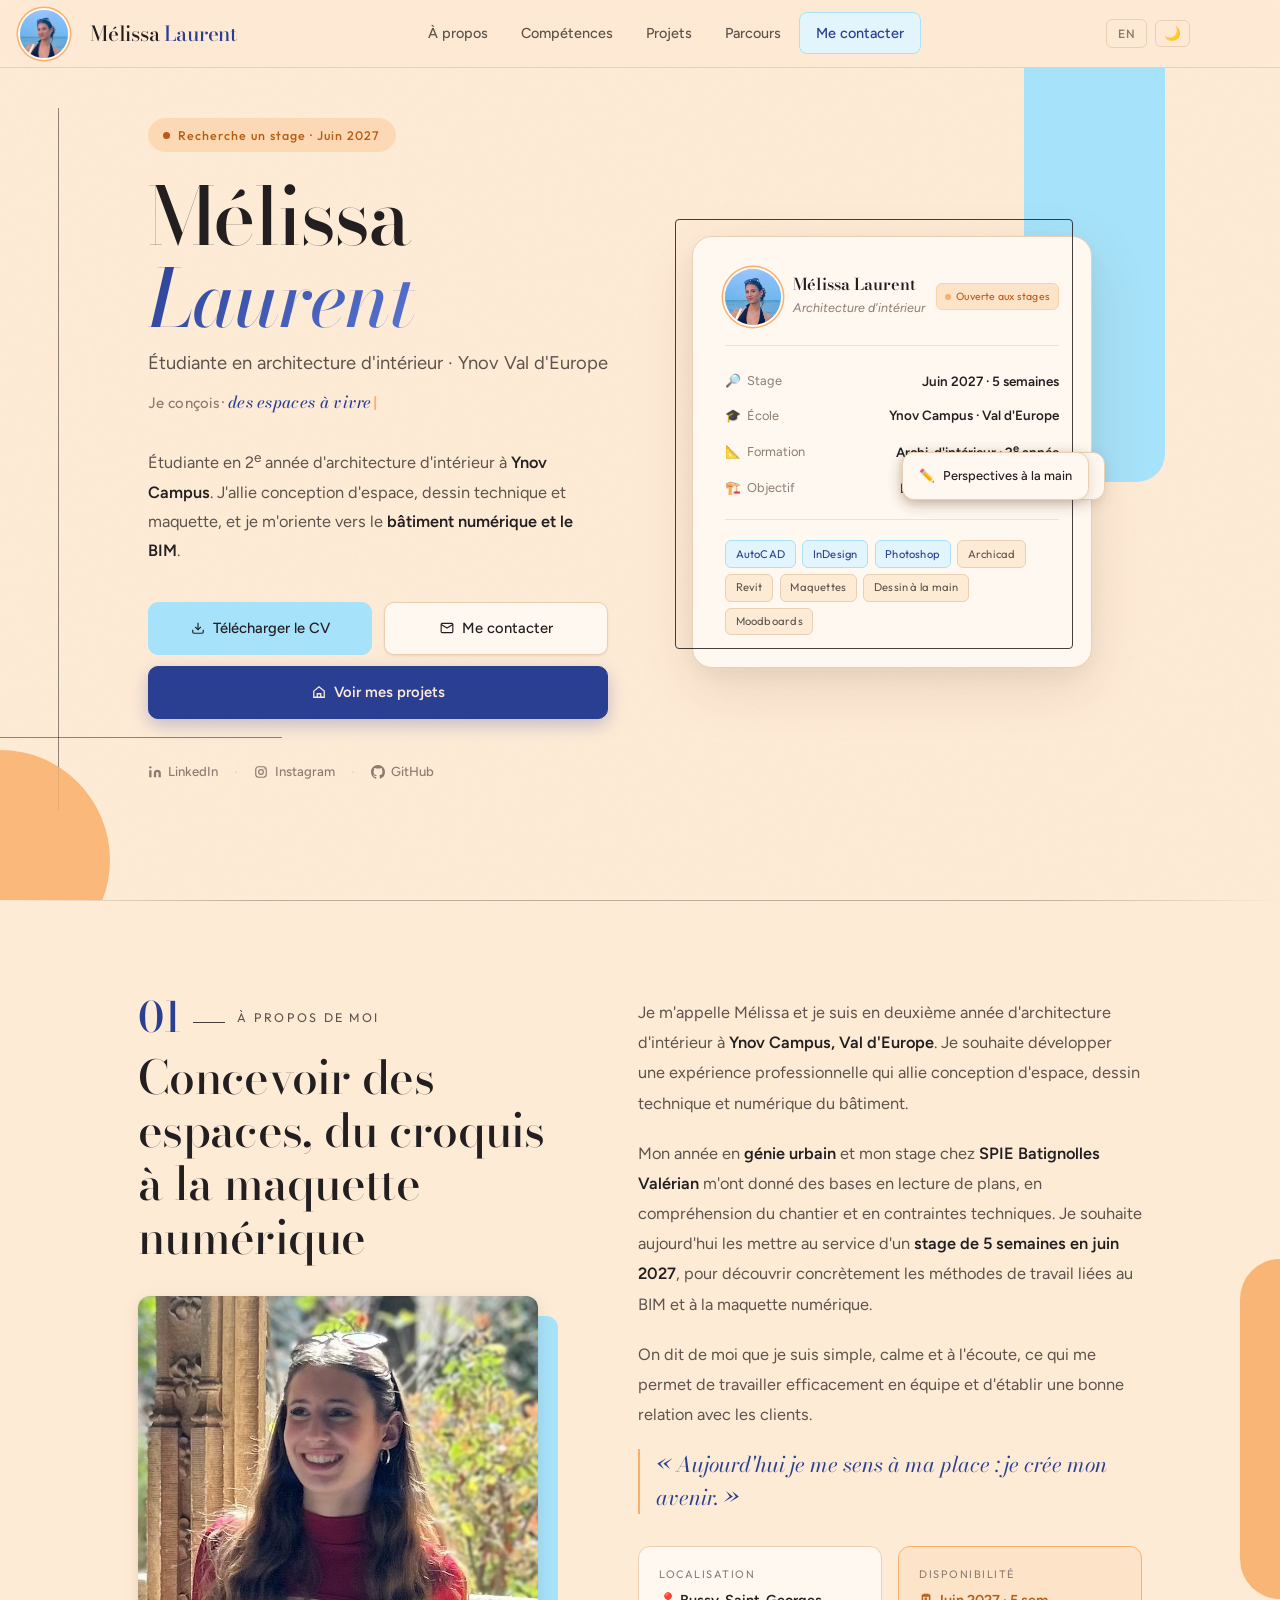
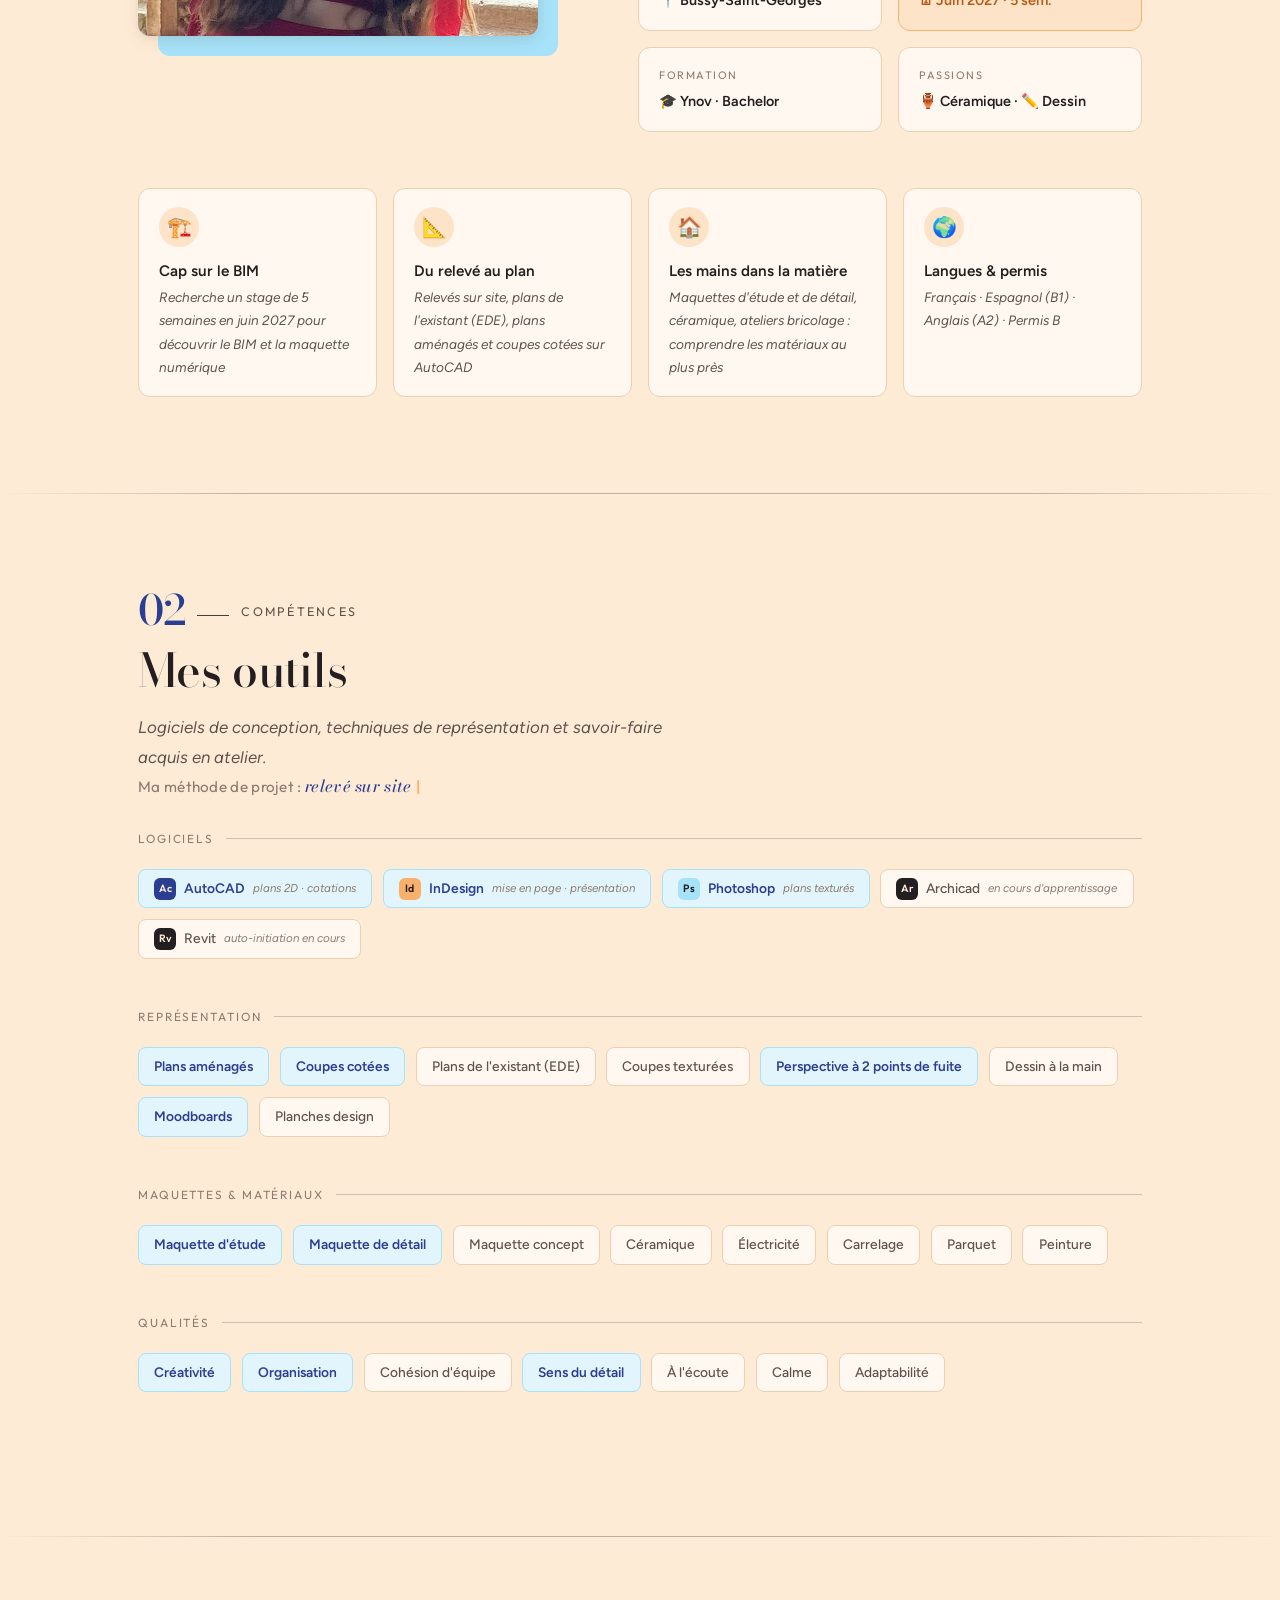
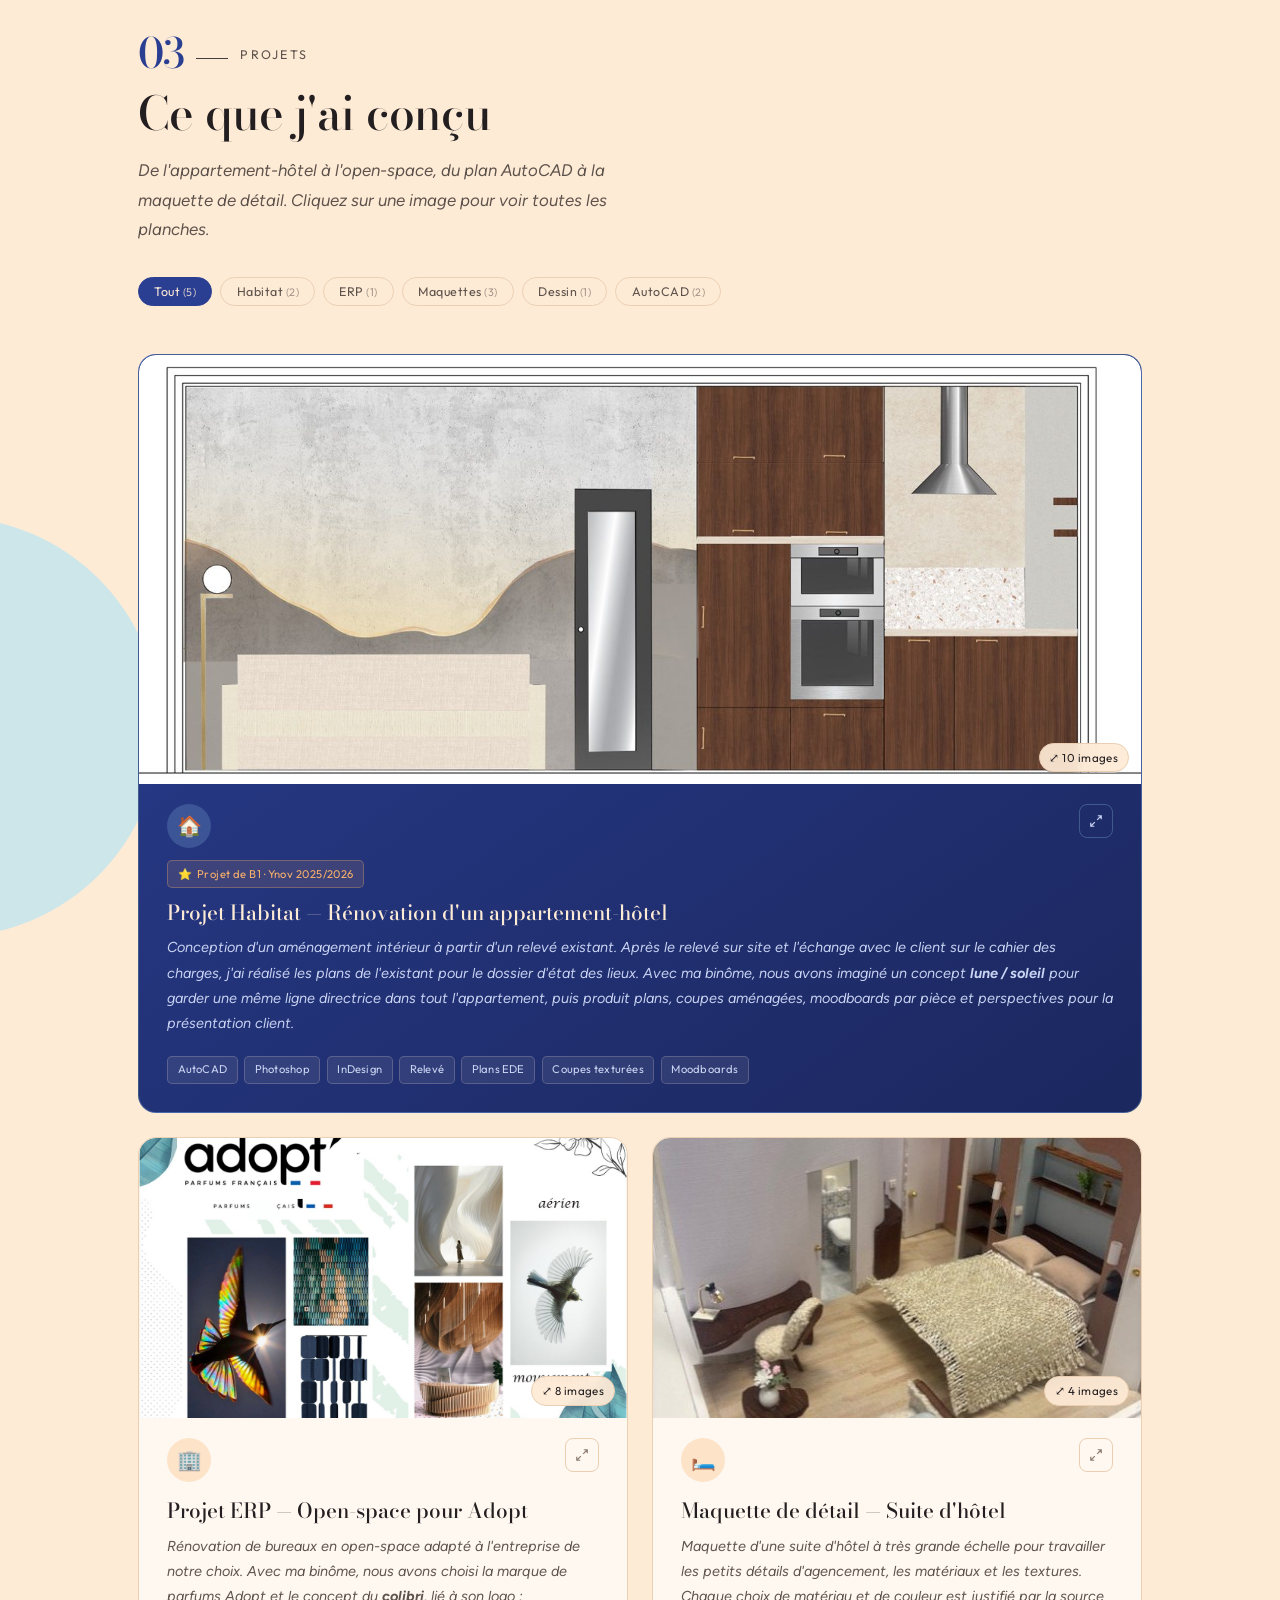
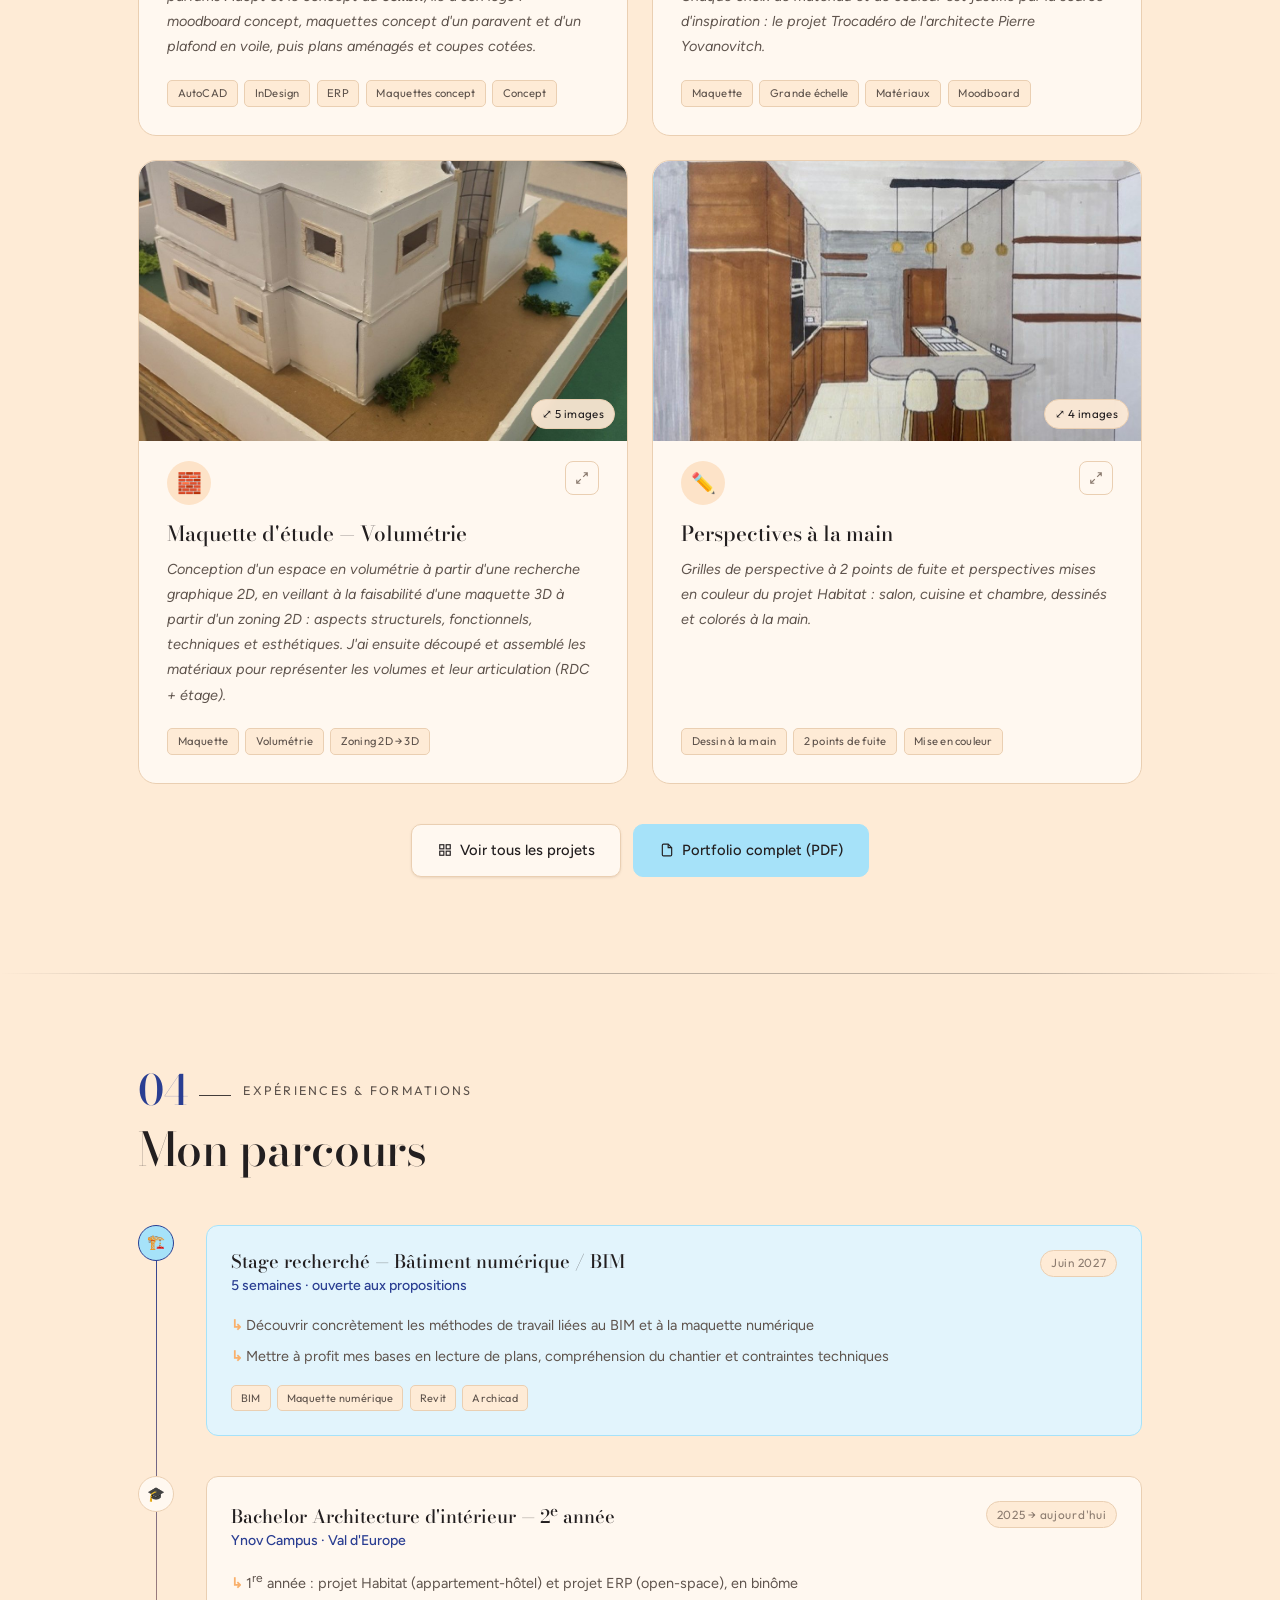
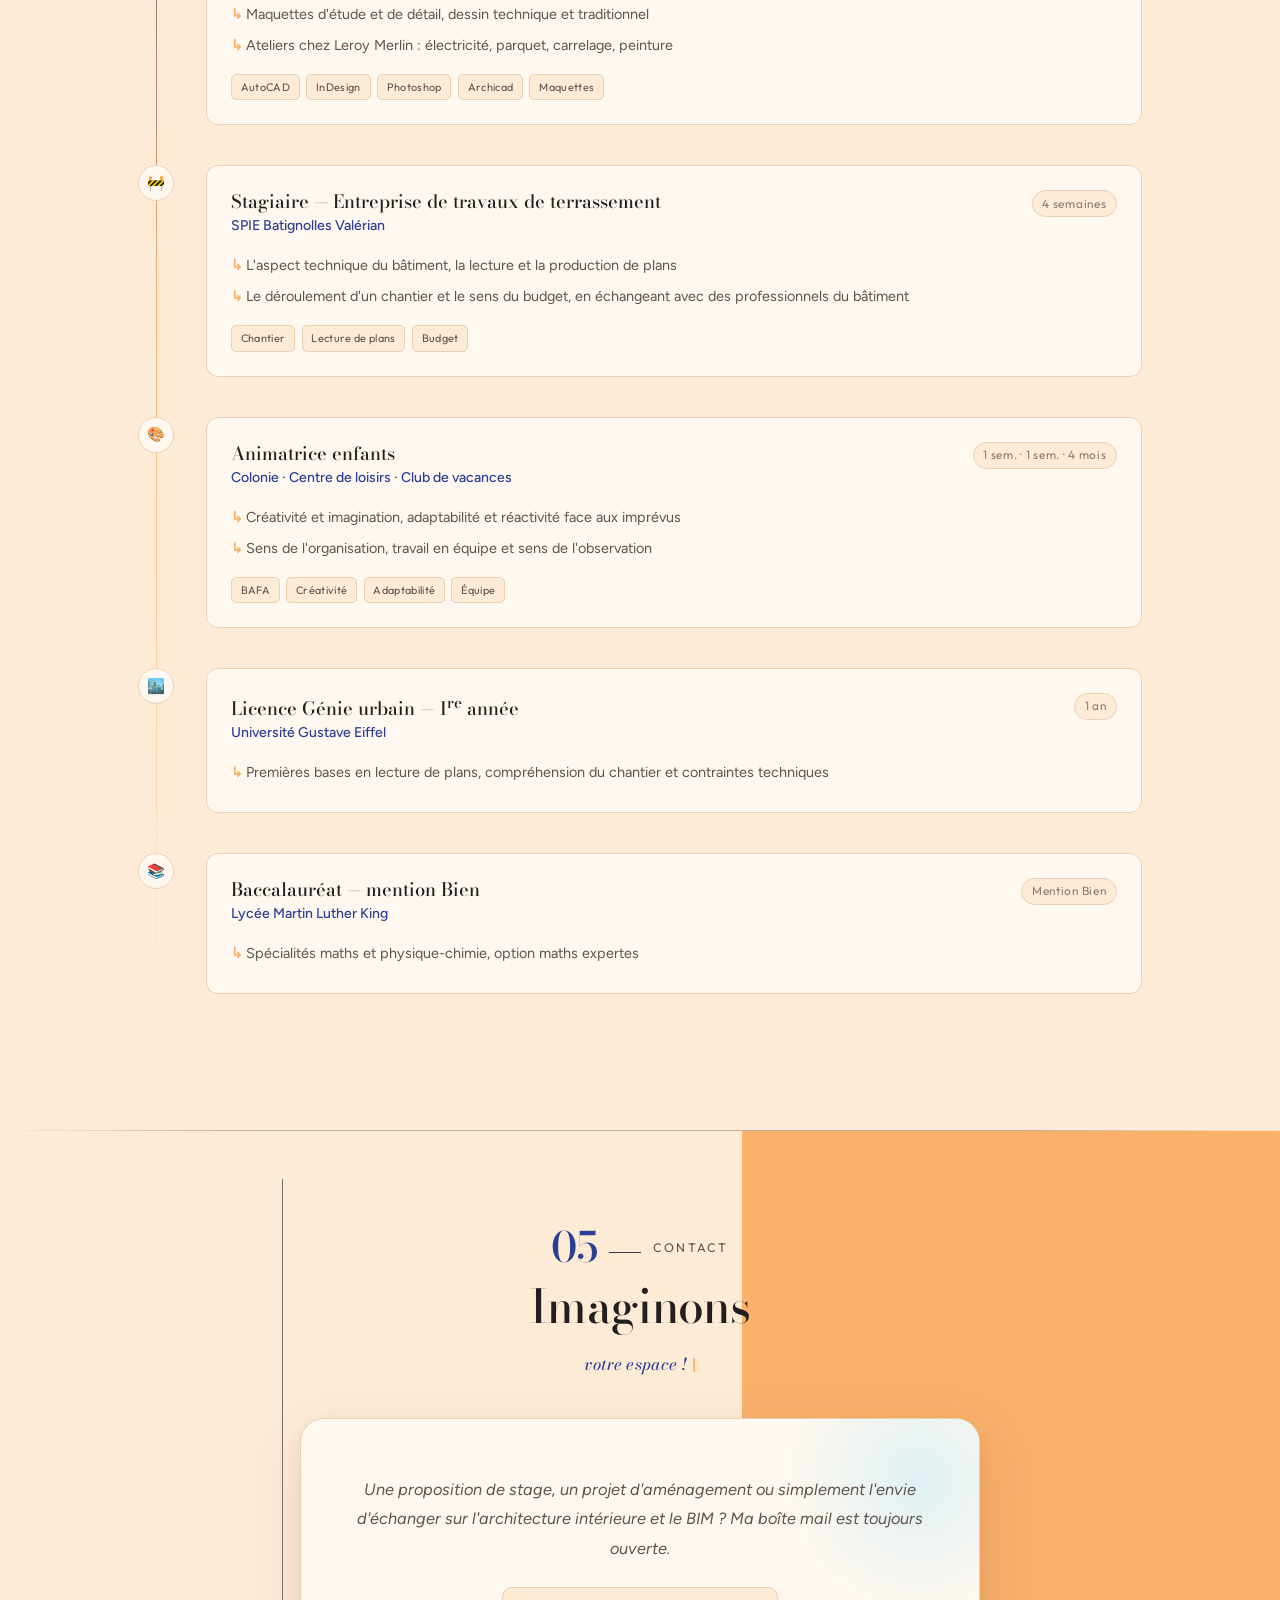
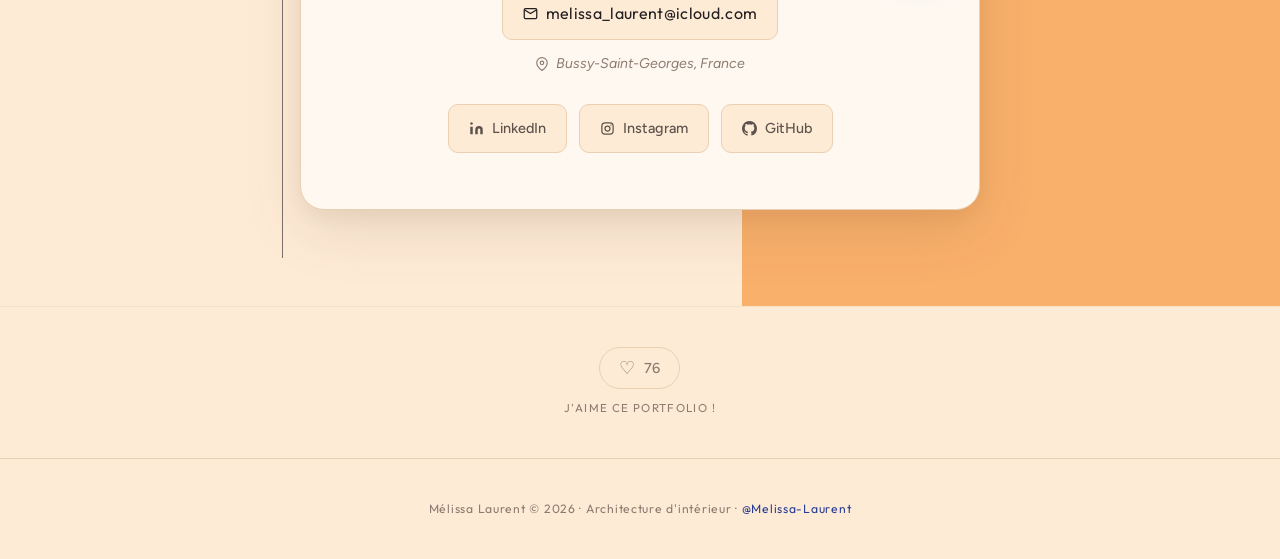
==== index.html @ 715ecc8c "project creation" ====
<!DOCTYPE html>
<html lang="fr">
<head>
  <meta charset="UTF-8" /> <!-- pour les caractères spéciaux (é, è, à…) -->
  <meta name="viewport" content="width=device-width, initial-scale=1.0" /> <!-- viewport : indispensable pour le responsive -->

  <title>Mélissa Laurent — Architecture d'intérieur</title>

  <!-- SEO -->
  <meta name="description" content="Portfolio de Mélissa Laurent, étudiante en architecture d'intérieur à Ynov Campus Val d'Europe. Projets habitat et ERP, maquettes, plans AutoCAD et dessins à la main. Recherche un stage BIM de 5 semaines en juin 2027." />

  <!-- Open Graph (LinkedIn, Facebook, WhatsApp…) : aperçu affiché quand on partage le lien -->
  <meta property="og:type"        content="website" />
  <meta property="og:url"         content="https://melissa-laurent.github.io/" />
  <meta property="og:title"       content="Mélissa Laurent — Architecture d'intérieur" />
  <meta property="og:description" content="Projets habitat et ERP, maquettes, plans AutoCAD et dessins à la main. Recherche un stage BIM de 5 semaines en juin 2027." />
  <meta property="og:image"       content="https://melissa-laurent.github.io/assets/projets/appart-coupe-texturee-1.jpg" />
  <meta property="og:locale"      content="fr_FR" />

  <link rel="icon" href="assets/favicon.svg" type="image/svg+xml" /> <!-- Favicon SVG : vectoriel, net à toutes les tailles -->

  <!-- preconnect : établit la connexion DNS+TCP en avance pour les serveurs Google Fonts -->
  <link rel="preconnect" href="https://fonts.googleapis.com" />
  <link rel="preconnect" href="https://fonts.gstatic.com" crossorigin />

  <!-- Polices : Bodoni Moda (≈ Sakire, titres didone), Figtree (≈ SFT Schrifted Round, texte), Outfit (≈ Nexa, labels) -->
  <!-- preload : ordonne au navigateur de télécharger le CSS des polices EN PRIORITÉ, sans bloquer le rendu -->
  <link rel="preload" as="style"
        href="https://fonts.googleapis.com/css2?family=Bodoni+Moda:ital,wght@0,400..700;1,400..700&family=Figtree:ital,wght@0,300..700;1,300..700&family=Outfit:wght@200..600&display=swap" />

  <!-- media="print" → chargement NON-bloquant ; onload bascule media vers "all" une fois chargé (display=swap) -->
  <link rel="stylesheet" media="print"
        onload="this.media='all';this.onload=null"
        href="https://fonts.googleapis.com/css2?family=Bodoni+Moda:ital,wght@0,400..700;1,400..700&family=Figtree:ital,wght@0,300..700;1,300..700&family=Outfit:wght@200..600&display=swap" />

  <!-- fallback noscript : charge les polices normalement si JavaScript est désactivé -->
  <noscript>
    <link rel="stylesheet"
          href="https://fonts.googleapis.com/css2?family=Bodoni+Moda:ital,wght@0,400..700;1,400..700&family=Figtree:ital,wght@0,300..700;1,300..700&family=Outfit:wght@200..600&display=swap" />
  </noscript>

  <!-- theme-init.js : chargé SANS defer ni async pour s'exécuter avant le CSS — applique le bon thème dès le premier rendu (anti-flash) -->
  <script src="js/theme-init.js"></script>
  <link rel="stylesheet" href="css/style.css" />
</head>

<body>

  <!-- Barre de progression de lecture — animée en CSS pur via animation-timeline: scroll() -->
  <div class="scroll-progress" aria-hidden="true"></div>

  <!-- ===== NAVBAR (injectée via js/includes.js) ===== -->
  <div id="nav-placeholder"></div>


  <!-- ===== HERO ===== -->
  <section id="hero">
    <!-- Décor de la couverture de son PDF : bloc bleu ciel, traits fins, cercle pêche -->
    <div class="deco deco-sky-pillar" aria-hidden="true"></div>
    <div class="deco deco-line-v" aria-hidden="true"></div>
    <div class="deco deco-line-h" aria-hidden="true"></div>
    <div class="deco deco-peach-circle" aria-hidden="true"></div>

    <div class="container">
      <!-- hero-grid : grille 2 colonnes (texte à gauche, carte visuelle à droite) -->
      <div class="hero-grid">
        <div>
          <!-- reveal : classe déclenchant l'animation d'entrée (opacity + translateY) via IntersectionObserver -->
          <div class="hero-label reveal" data-en="Looking for an internship · June 2027" data-fr="Recherche un stage · Juin 2027">Recherche un stage · Juin 2027</div>
          <h1 class="hero-name reveal reveal-delay-1">Mélissa<br><em>Laurent</em></h1>

          <p class="hero-role reveal reveal-delay-2" data-en="Interior Architecture Student · Ynov Val d'Europe" data-fr="Étudiante en architecture d'intérieur · Ynov Val d'Europe">Étudiante en architecture d'intérieur · Ynov Val d'Europe</p>

          <p class="hero-typewriter reveal reveal-delay-3" data-tw="hero">
            <span class="tw-prefix" data-en="I design · " data-fr="Je conçois · ">Je conçois · </span><span class="tw-word"></span><span class="tw-cursor" aria-hidden="true">|</span>
          </p>

          <p class="hero-tagline reveal reveal-delay-4">
            <!-- Le span intérieur porte les attributs data-* pour que le JS puisse remplacer innerHTML (et interpréter <strong>) -->
            <span data-en="Second-year interior architecture student at <strong>Ynov Campus</strong>. I combine space design, technical drawing and scale models, and I'm heading towards <strong>digital construction and BIM</strong>."
                  data-fr="Étudiante en 2<sup>e</sup> année d'architecture d'intérieur à <strong>Ynov Campus</strong>. J'allie conception d'espace, dessin technique et maquette, et je m'oriente vers le <strong>bâtiment numérique et le BIM</strong>.">
              Étudiante en 2<sup>e</sup> année d'architecture d'intérieur à <strong>Ynov Campus</strong>. J'allie conception d'espace, dessin technique et maquette, et je m'oriente vers le <strong>bâtiment numérique et le BIM</strong>.
            </span>
          </p>
          <div class="hero-ctas reveal reveal-delay-5">
            <!-- download : déclenche le téléchargement plutôt que la navigation -->
            <a href="assets/CV_Melissa_Laurent.pdf" download class="btn btn-tertiary">
              <svg width="14" height="14" viewBox="0 0 24 24" fill="none" stroke="currentColor" stroke-width="2"><path d="M21 15v4a2 2 0 01-2 2H5a2 2 0 01-2-2v-4"/><polyline points="7 10 12 15 17 10"/><line x1="12" y1="15" x2="12" y2="3"/></svg>
              <span data-en="Download CV" data-fr="Télécharger le CV">Télécharger le CV</span>
            </a>
            <!-- href="mailto:" : ouvre le client mail de l'utilisateur avec l'adresse pré-remplie -->
            <a href="mailto:melissa_laurent@icloud.com" class="btn btn-secondary">
              <svg width="14" height="14" viewBox="0 0 24 24" fill="none" stroke="currentColor" stroke-width="2"><path d="M4 4h16c1.1 0 2 .9 2 2v12c0 1.1-.9 2-2 2H4c-1.1 0-2-.9-2-2V6c0-1.1.9-2 2-2z"/><polyline points="22,6 12,12 2,6"/></svg>
              <span data-en="Get in touch" data-fr="Me contacter">Me contacter</span>
            </a>
            <a href="html/projects.html" class="btn btn-primary">
              <!-- SVG inline : icône maison — stroke="currentColor" hérite la couleur du texte parent -->
              <svg width="14" height="14" viewBox="0 0 24 24" fill="none" stroke="currentColor" stroke-width="2.2"><path d="M3 10.5L12 3l9 7.5V21H3z"/><path d="M9 21v-6h6v6"/></svg>
              <span data-en="View my projects" data-fr="Voir mes projets">Voir mes projets</span>
            </a>
          </div>
          <div class="hero-socials reveal reveal-delay-5">
            <!-- target="_blank" : ouvre le lien dans un nouvel onglet (liens externes) -->
            <a href="https://www.linkedin.com/in/PSEUDO_LINKEDIN/" target="_blank" rel="noopener">
              <svg width="14" height="14" viewBox="0 0 24 24" fill="currentColor"><path d="M16 8a6 6 0 016 6v7h-4v-7a2 2 0 00-2-2 2 2 0 00-2 2v7h-4v-7a6 6 0 016-6zM2 9h4v12H2z"/><circle cx="4" cy="4" r="2"/></svg>
              LinkedIn
            </a>
            <span class="social-sep">·</span>
            <a href="https://www.instagram.com/PSEUDO_INSTAGRAM/" target="_blank" rel="noopener">
              <svg width="14" height="14" viewBox="0 0 24 24" fill="none" stroke="currentColor" stroke-width="2"><rect x="3" y="3" width="18" height="18" rx="5"/><circle cx="12" cy="12" r="4"/><circle cx="17.5" cy="6.5" r="1.1" fill="currentColor" stroke="none"/></svg>
              Instagram
            </a>
            <!-- social-sep : séparateur "·" exclu de la sélection de texte (user-select: none en CSS) -->
            <span class="social-sep">·</span>
            <a href="https://github.com/Melissa-Laurent" target="_blank" rel="noopener">
              <svg width="14" height="14" viewBox="0 0 24 24" fill="currentColor"><path d="M12 0C5.37 0 0 5.37 0 12c0 5.31 3.435 9.795 8.205 11.385.6.105.825-.255.825-.57 0-.285-.015-1.23-.015-2.235-3.015.555-3.795-.735-4.035-1.41-.135-.345-.72-1.41-1.23-1.695-.42-.225-1.02-.78-.015-.795.945-.015 1.62.87 1.845 1.23 1.08 1.815 2.805 1.305 3.495.99.105-.78.42-1.305.765-1.605-2.67-.3-5.46-1.335-5.46-5.925 0-1.305.465-2.385 1.23-3.225-.12-.3-.54-1.53.12-3.18 0 0 1.005-.315 3.3 1.23.96-.27 1.98-.405 3-.405s2.04.135 3 .405c2.295-1.56 3.3-1.23 3.3-1.23.66 1.65.24 2.88.12 3.18.765.84 1.23 1.905 1.23 3.225 0 4.605-2.805 5.625-5.475 5.925.435.375.81 1.095.81 2.22 0 1.605-.015 2.895-.015 3.3 0 .315.225.69.825.57A12.02 12.02 0 0024 12c0-6.63-5.37-12-12-12z"/></svg>
              GitHub
            </a>
          </div>
        </div>


        <!-- Hero Visual Card : carte de profil, cachée sur mobile (display: none via @media) -->
        <div class="hero-visual reveal reveal-delay-2">
          <!-- Conteneur relatif nécessaire pour positionner les étiquettes flottantes en absolu -->
          <div style="position:relative;width:100%;max-width:420px;">
            <div class="hero-card">
              <div class="hcard-header">
                <div class="hcard-avatar">
                  <img src="assets/PDP.jpg" alt="Mélissa Laurent">
                </div>
                <div class="hcard-info">
                  <div class="hcard-name">Mélissa Laurent</div>
                  <div class="hcard-title" data-en="Interior architecture" data-fr="Architecture d'intérieur">Architecture d'intérieur</div>
                </div>
                <!-- Badge avec pastille pêche animée (définie via ::before en CSS) -->
                <div class="hcard-badge" data-en="Open to internships" data-fr="Ouverte aux stages">Ouverte aux stages</div>
              </div>
              <!-- Statistiques de la carte : stage, école, formation, objectif -->
              <div class="hcard-stat">
                <div class="hcard-stat-row">
                  <span class="hcard-stat-label">🔎 <span data-en="Internship" data-fr="Stage">Stage</span></span>
                  <span class="hcard-stat-value" data-en="June 2027 · 5 weeks" data-fr="Juin 2027 · 5 semaines">Juin 2027 · 5 semaines</span>
                </div>
                <div class="hcard-stat-row">
                  <span class="hcard-stat-label">🎓 <span data-en="School" data-fr="École">École</span></span>
                  <span class="hcard-stat-value">Ynov Campus · Val d'Europe</span>
                </div>
                <div class="hcard-stat-row">
                  <span class="hcard-stat-label">📐 <span data-en="Program" data-fr="Formation">Formation</span></span>
                  <span class="hcard-stat-value" data-en="Interior archi. · 2nd year" data-fr="Archi. d'intérieur · 2<sup>e</sup> année">Archi. d'intérieur · 2<sup>e</sup> année</span>
                </div>
                <div class="hcard-stat-row">
                  <span class="hcard-stat-label">🏗️ <span data-en="Goal" data-fr="Objectif">Objectif</span></span>
                  <span class="hcard-stat-value" data-en="Digital construction / BIM" data-fr="Bâtiment numérique / BIM">Bâtiment numérique / BIM</span>
                </div>
              </div>
              <!-- Chips : class="blue" pour les logiciels principaux (style accentué) -->
              <div class="hcard-tech">
                <span class="tech-chip blue">AutoCAD</span>
                <span class="tech-chip blue">InDesign</span>
                <span class="tech-chip blue">Photoshop</span>
                <span class="tech-chip">Archicad</span>
                <span class="tech-chip">Revit</span>
                <span class="tech-chip" data-en="Scale models" data-fr="Maquettes">Maquettes</span>
                <span class="tech-chip" data-en="Hand drawing" data-fr="Dessin à la main">Dessin à la main</span>
                <span class="tech-chip">Moodboards</span>
              </div>
            </div>
            <!-- Étiquettes flottantes qui orbitent autour de la carte (animation CSS "orbit-rect") -->
            <div class="hero-floating f1">📐 <span data-en="AutoCAD plans &amp; sections" data-fr="Plans &amp; coupes AutoCAD">Plans &amp; coupes AutoCAD</span></div>
            <div class="hero-floating f2">🏠 <span data-en="Scale models" data-fr="Maquettes à l'échelle">Maquettes à l'échelle</span></div>
            <div class="hero-floating f3">✏️ <span data-en="Hand-drawn perspectives" data-fr="Perspectives à la main">Perspectives à la main</span></div>
          </div>
        </div>
      </div>
    </div>
  </section>


  <!-- Séparateur visuel entre sections : trait d'encre fin -->
  <div class="section-divider"></div>


  <!-- ===== ABOUT ===== -->
  <section id="about">
    <div class="deco deco-peach-pillar" aria-hidden="true"></div>
    <div class="container">
      <!-- about-grid : grille 2 colonnes asymétriques (titre + portrait à gauche, texte + méta à droite) -->
      <div class="about-grid">
        <div>
          <!-- section-eyebrow : grand numéro didone + label en capitales (comme les « 01 », « 02 »… de son PDF) -->
          <p class="section-eyebrow reveal"><span class="section-num">01</span><span data-en="About me" data-fr="À propos de moi">À propos de moi</span></p>
          <h2 class="section-title reveal reveal-delay-1" data-en="Designing spaces, from sketch to digital model" data-fr="Concevoir des espaces, du croquis à la maquette numérique">Concevoir des espaces, du croquis à la maquette numérique</h2>
          <!-- Portrait : bloc bleu ciel décalé derrière la photo, comme sur la page « MOI » de son PDF -->
          <div class="about-portrait reveal reveal-delay-2">
            <img src="assets/Melissa.jpg" alt="Portrait de Mélissa Laurent" loading="lazy">
          </div>
        </div>
        <div>
          <!-- Paragraphes biographiques (repris de la page « À propos de moi » de son portfolio) -->
          <div class="about-content reveal reveal-delay-1">
            <p data-en="My name is Mélissa and I'm a second-year interior architecture student at <strong>Ynov Campus, Val d'Europe</strong>. I want to build professional experience that combines space design, technical drawing and digital construction."
               data-fr="Je m'appelle Mélissa et je suis en deuxième année d'architecture d'intérieur à <strong>Ynov Campus, Val d'Europe</strong>. Je souhaite développer une expérience professionnelle qui allie conception d'espace, dessin technique et numérique du bâtiment.">Je m'appelle Mélissa et je suis en deuxième année d'architecture d'intérieur à <strong>Ynov Campus, Val d'Europe</strong>. Je souhaite développer une expérience professionnelle qui allie conception d'espace, dessin technique et numérique du bâtiment.</p>
            <p data-en="A year of <strong>urban engineering</strong> studies and an internship at <strong>SPIE Batignolles Valérian</strong> gave me solid foundations: reading plans, understanding a construction site and its technical constraints. I now want to put them to work in a <strong>5-week internship in June 2027</strong>, to discover hands-on how teams work with BIM and digital models."
               data-fr="Mon année en <strong>génie urbain</strong> et mon stage chez <strong>SPIE Batignolles Valérian</strong> m'ont donné des bases en lecture de plans, en compréhension du chantier et en contraintes techniques. Je souhaite aujourd'hui les mettre au service d'un <strong>stage de 5 semaines en juin 2027</strong>, pour découvrir concrètement les méthodes de travail liées au BIM et à la maquette numérique.">Mon année en <strong>génie urbain</strong> et mon stage chez <strong>SPIE Batignolles Valérian</strong> m'ont donné des bases en lecture de plans, en compréhension du chantier et en contraintes techniques. Je souhaite aujourd'hui les mettre au service d'un <strong>stage de 5 semaines en juin 2027</strong>, pour découvrir concrètement les méthodes de travail liées au BIM et à la maquette numérique.</p>
            <p data-en="People describe me as easy-going, calm and a good listener, which helps me work well in a team and build a good relationship with clients."
               data-fr="On dit de moi que je suis simple, calme et à l'écoute, ce qui me permet de travailler efficacement en équipe et d'établir une bonne relation avec les clients.">On dit de moi que je suis simple, calme et à l'écoute, ce qui me permet de travailler efficacement en équipe et d'établir une bonne relation avec les clients.</p>
            <p class="about-quote" data-en="“Today I feel I'm where I belong: I'm building my future.”" data-fr="« Aujourd'hui je me sens à ma place : je crée mon avenir. »">« Aujourd'hui je me sens à ma place : je crée mon avenir. »</p>
          </div>
          <!-- Grille 2×2 de métadonnées rapides (localisation, disponibilité, formation, passions) -->
          <div class="about-meta reveal reveal-delay-2">
            <div class="meta-item">
              <div class="label" data-en="Location" data-fr="Localisation">Localisation</div>
              <div class="value">📍 Bussy-Saint-Georges</div>
            </div>
            <div class="meta-item meta-item--available">
              <div class="label" data-en="Availability" data-fr="Disponibilité">Disponibilité</div>
              <div class="value" data-en="🗓 June 2027 · 5 wks" data-fr="🗓 Juin 2027 · 5 sem.">🗓 Juin 2027 · 5 sem.</div>
            </div>
            <div class="meta-item">
              <div class="label" data-en="Study" data-fr="Formation">Formation</div>
              <div class="value">🎓 Ynov · Bachelor</div>
            </div>
            <div class="meta-item">
              <div class="label" data-en="Hobbies" data-fr="Passions">Passions</div>
              <div class="value" data-en="🏺 Ceramics · ✏️ Drawing" data-fr="🏺 Céramique · ✏️ Dessin">🏺 Céramique · ✏️ Dessin</div>
            </div>
          </div>
        </div>
      </div>
      <!-- Points forts : rangée pleine largeur sous la grille (stage BIM, plans, maquettes, langues) -->
      <div class="about-highlights">
        <div class="highlight-item reveal reveal-delay-2">
          <div class="highlight-icon">🏗️</div>
          <div class="highlight-text">
            <h4 data-en="Heading for BIM" data-fr="Cap sur le BIM">Cap sur le BIM</h4>
            <p data-en="Looking for a 5-week internship in June 2027 to discover BIM and digital modelling workflows" data-fr="Recherche un stage de 5 semaines en juin 2027 pour découvrir le BIM et la maquette numérique">Recherche un stage de 5 semaines en juin 2027 pour découvrir le BIM et la maquette numérique</p>
          </div>
        </div>
        <div class="highlight-item reveal reveal-delay-3">
          <div class="highlight-icon">📐</div>
          <div class="highlight-text">
            <h4 data-en="From site survey to plan" data-fr="Du relevé au plan">Du relevé au plan</h4>
            <p data-en="Site surveys, as-built plans, furnished plans and dimensioned sections on AutoCAD" data-fr="Relevés sur site, plans de l'existant (EDE), plans aménagés et coupes cotées sur AutoCAD">Relevés sur site, plans de l'existant (EDE), plans aménagés et coupes cotées sur AutoCAD</p>
          </div>
        </div>
        <div class="highlight-item reveal reveal-delay-4">
          <div class="highlight-icon">🏠</div>
          <div class="highlight-text">
            <h4 data-en="Hands-on" data-fr="Les mains dans la matière">Les mains dans la matière</h4>
            <p data-en="Study and detail models, ceramics, DIY workshops: understanding materials up close" data-fr="Maquettes d'étude et de détail, céramique, ateliers bricolage : comprendre les matériaux au plus près">Maquettes d'étude et de détail, céramique, ateliers bricolage : comprendre les matériaux au plus près</p>
          </div>
        </div>
        <div class="highlight-item reveal reveal-delay-5">
          <div class="highlight-icon">🌍</div>
          <div class="highlight-text">
            <h4 data-en="Languages &amp; licence" data-fr="Langues &amp; permis">Langues &amp; permis</h4>
            <p data-en="French · Spanish (B1) · English (A2) · Driving licence (B)" data-fr="Français · Espagnol (B1) · Anglais (A2) · Permis B">Français · Espagnol (B1) · Anglais (A2) · Permis B</p>
          </div>
        </div>
      </div>
    </div>
  </section>


  <div class="section-divider"></div>


  <!-- ===== SKILLS ===== -->
  <section id="skills">
    <div class="container">
      <p class="section-eyebrow reveal"><span class="section-num">02</span><span data-en="Skills" data-fr="Compétences">Compétences</span></p>
      <h2 class="section-title reveal reveal-delay-1" data-en="What I work with" data-fr="Mes outils">Mes outils</h2>
      <p class="section-subtitle reveal reveal-delay-2" data-en="Design software, representation techniques and know-how picked up in workshops." data-fr="Logiciels de conception, techniques de représentation et savoir-faire acquis en atelier.">Logiciels de conception, techniques de représentation et savoir-faire acquis en atelier.</p>
      <p class="hero-typewriter" data-tw="methode">
        <span class="tw-prefix" data-en="My design process: " data-fr="Ma méthode de projet : ">Ma méthode de projet : </span>
        <span class="tw-word"></span>
        <span class="tw-cursor" aria-hidden="true">|</span>
      </p>
      <!-- Chaque skills-category : titre de catégorie + grille de tags -->
      <div class="skills-category reveal reveal-delay-1">
        <div class="skills-cat-title" data-en="Software" data-fr="Logiciels">Logiciels</div>
        <div class="skills-grid">
          <!-- skill-logo : monogramme aux couleurs de la charte (pas de logo externe à charger) -->
          <span class="skill-tag featured"><span class="skill-logo skill-logo--navy">Ac</span>AutoCAD <small data-en="2D plans · dimensions" data-fr="plans 2D · cotations">plans 2D · cotations</small></span>
          <span class="skill-tag featured"><span class="skill-logo skill-logo--peach">Id</span>InDesign <small data-en="layout · project boards" data-fr="mise en page · présentation">mise en page · présentation</small></span>
          <span class="skill-tag featured"><span class="skill-logo">Ps</span>Photoshop <small data-en="textured plans" data-fr="plans texturés">plans texturés</small></span>
          <span class="skill-tag"><span class="skill-logo skill-logo--ink">Ar</span>Archicad <small data-en="learning" data-fr="en cours d'apprentissage">en cours d'apprentissage</small></span>
          <span class="skill-tag"><span class="skill-logo skill-logo--ink">Rv</span>Revit <small data-en="self-taught, in progress" data-fr="auto-initiation en cours">auto-initiation en cours</small></span>
        </div>
      </div>
      <div class="skills-category reveal reveal-delay-2">
        <div class="skills-cat-title" data-en="Representation" data-fr="Représentation">Représentation</div>
        <div class="skills-grid">
          <span class="skill-tag featured" data-en="Furnished plans" data-fr="Plans aménagés">Plans aménagés</span>
          <span class="skill-tag featured" data-en="Dimensioned sections" data-fr="Coupes cotées">Coupes cotées</span>
          <span class="skill-tag" data-en="As-built plans (EDE)" data-fr="Plans de l'existant (EDE)">Plans de l'existant (EDE)</span>
          <span class="skill-tag" data-en="Textured sections" data-fr="Coupes texturées">Coupes texturées</span>
          <span class="skill-tag featured" data-en="2-point perspective" data-fr="Perspective à 2 points de fuite">Perspective à 2 points de fuite</span>
          <span class="skill-tag" data-en="Hand drawing" data-fr="Dessin à la main">Dessin à la main</span>
          <span class="skill-tag featured">Moodboards</span>
          <span class="skill-tag" data-en="Design boards" data-fr="Planches design">Planches design</span>
        </div>
      </div>
      <div class="skills-category reveal reveal-delay-3">
        <div class="skills-cat-title" data-en="Models &amp; materials" data-fr="Maquettes &amp; matériaux">Maquettes &amp; matériaux</div>
        <div class="skills-grid">
          <span class="skill-tag featured" data-en="Study model" data-fr="Maquette d'étude">Maquette d'étude</span>
          <span class="skill-tag featured" data-en="Detail model" data-fr="Maquette de détail">Maquette de détail</span>
          <span class="skill-tag" data-en="Concept model" data-fr="Maquette concept">Maquette concept</span>
          <span class="skill-tag" data-en="Ceramics" data-fr="Céramique">Céramique</span>
          <span class="skill-tag" data-en="Electricity" data-fr="Électricité">Électricité</span>
          <span class="skill-tag" data-en="Tiling" data-fr="Carrelage">Carrelage</span>
          <span class="skill-tag" data-en="Flooring" data-fr="Parquet">Parquet</span>
          <span class="skill-tag" data-en="Painting" data-fr="Peinture">Peinture</span>
        </div>
      </div>
      <div class="skills-category reveal reveal-delay-4">
        <div class="skills-cat-title" data-en="Qualities" data-fr="Qualités">Qualités</div>
        <div class="skills-grid">
          <span class="skill-tag featured" data-en="Creativity" data-fr="Créativité">Créativité</span>
          <span class="skill-tag featured" data-en="Organisation" data-fr="Organisation">Organisation</span>
          <span class="skill-tag" data-en="Team spirit" data-fr="Cohésion d'équipe">Cohésion d'équipe</span>
          <span class="skill-tag featured" data-en="Eye for detail" data-fr="Sens du détail">Sens du détail</span>
          <span class="skill-tag" data-en="Good listener" data-fr="À l'écoute">À l'écoute</span>
          <span class="skill-tag" data-en="Calm" data-fr="Calme">Calme</span>
          <span class="skill-tag" data-en="Adaptability" data-fr="Adaptabilité">Adaptabilité</span>
        </div>
      </div>
    </div>
  </section>

  <div class="section-divider"></div>


  <!-- ===== PROJECTS ===== -->
  <section id="projects">
    <div class="deco deco-sky-circle" aria-hidden="true"></div>
    <div class="container">
      <p class="section-eyebrow reveal"><span class="section-num">03</span><span data-en="Projects" data-fr="Projets">Projets</span></p>
      <h2 class="section-title reveal reveal-delay-1" data-en="Things I've designed" data-fr="Ce que j'ai conçu">Ce que j'ai conçu</h2>
      <p class="section-subtitle reveal reveal-delay-2" data-en="From the aparthotel to the open-plan office, from AutoCAD plans to detail models. Click an image to see every board." data-fr="De l'appartement-hôtel à l'open-space, du plan AutoCAD à la maquette de détail. Cliquez sur une image pour voir toutes les planches.">De l'appartement-hôtel à l'open-space, du plan AutoCAD à la maquette de détail. Cliquez sur une image pour voir toutes les planches.</p>

      <!-- Filtres par catégorie — data-en/data-fr géré par lang.js ; compteurs ajoutés par project-filter.js -->
      <div class="project-filters reveal reveal-delay-3">
        <button class="pf-btn pf-active" data-filter="all" data-en="All" data-fr="Tout">Tout</button>
        <button class="pf-btn" data-filter="habitat" data-en="Housing" data-fr="Habitat">Habitat</button>
        <button class="pf-btn" data-filter="erp">ERP</button>
        <button class="pf-btn" data-filter="maquette" data-en="Models" data-fr="Maquettes">Maquettes</button>
        <button class="pf-btn" data-filter="dessin" data-en="Drawing" data-fr="Dessin">Dessin</button>
        <button class="pf-btn" data-filter="autocad">AutoCAD</button>
      </div>

      <!-- projects-grid : grille 2 colonnes ; la carte "featured" occupe les 2 colonnes (grid-column: span 2) -->
      <div class="projects-grid">

        <!-- FEATURED : projet Habitat — appartement-hôtel -->
        <div class="project-card featured reveal reveal-delay-1" data-tech="habitat autocad">
          <!-- data-gallery-open : un clic ouvre la visionneuse avec toutes les planches listées dans .project-gallery -->
          <div class="project-img-wrap" data-gallery-open>
            <img src="assets/projets/appart-coupe-texturee-1.jpg" alt="Coupe texturée de l'appartement-hôtel" class="project-img" loading="lazy"
                 onerror="this.closest('.project-img-wrap').style.display='none'">
          </div>
          <div class="project-header">
            <div class="project-icon">🏠</div>
            <div class="project-links">
              <button type="button" class="project-link" data-gallery-open title="Voir les planches" aria-label="Voir les planches en grand">
                <svg width="14" height="14" viewBox="0 0 24 24" fill="none" stroke="currentColor" stroke-width="2"><path d="M15 3h6v6M9 21H3v-6M21 3l-7 7M3 21l7-7"/></svg>
              </button>
            </div>
          </div>
          <!-- Badge pêche indiquant l'année et le contexte -->
          <div class="project-highlight-badge">⭐ <span data-en="1st-year project · Ynov 2025/2026" data-fr="Projet de B1 · Ynov 2025/2026">Projet de B1 · Ynov 2025/2026</span></div>
          <div class="project-name" data-en="Housing project — Aparthotel renovation" data-fr="Projet Habitat — Rénovation d'un appartement-hôtel">Projet Habitat — Rénovation d'un appartement-hôtel</div>
          <div class="project-desc" data-en="Designing an interior layout from an existing survey. After surveying the site and discussing the brief with the client, I drew the as-built plans for the inventory file. With my project partner we then imagined a <strong>moon / sun</strong> concept to keep one guiding line across the whole apartment, and produced plans, furnished sections, room-by-room moodboards and perspectives for the client presentation."
               data-fr="Conception d'un aménagement intérieur à partir d'un relevé existant. Après le relevé sur site et l'échange avec le client sur le cahier des charges, j'ai réalisé les plans de l'existant pour le dossier d'état des lieux. Avec ma binôme, nous avons imaginé un concept <strong>lune / soleil</strong> pour garder une même ligne directrice dans tout l'appartement, puis produit plans, coupes aménagées, moodboards par pièce et perspectives pour la présentation client.">Conception d'un aménagement intérieur à partir d'un relevé existant. Après le relevé sur site et l'échange avec le client sur le cahier des charges, j'ai réalisé les plans de l'existant pour le dossier d'état des lieux. Avec ma binôme, nous avons imaginé un concept <strong>lune / soleil</strong> pour garder une même ligne directrice dans tout l'appartement, puis produit plans, coupes aménagées, moodboards par pièce et perspectives pour la présentation client.</div>
          <!-- Tags : logiciels et livrables -->
          <div class="project-tech">
            <span>AutoCAD</span><span>Photoshop</span><span>InDesign</span><span data-en="Site survey" data-fr="Relevé">Relevé</span><span data-en="As-built plans" data-fr="Plans EDE">Plans EDE</span><span data-en="Textured sections" data-fr="Coupes texturées">Coupes texturées</span><span>Moodboards</span>
          </div>
          <!-- Planches affichées dans la visionneuse (liste invisible, lue par js/lightbox.js) -->
          <ul class="project-gallery" hidden>
            <li><a href="assets/projets/appart-coupe-texturee-1.jpg" data-en="Textured section (AutoCAD + Photoshop)" data-fr="Coupe texturée (AutoCAD + Photoshop)">Coupe texturée (AutoCAD + Photoshop)</a></li>
            <li><a href="assets/projets/appart-coupe-texturee-2.jpg" data-en="Textured section (AutoCAD + Photoshop)" data-fr="Coupe texturée (AutoCAD + Photoshop)">Coupe texturée (AutoCAD + Photoshop)</a></li>
            <li><a href="assets/projets/appart-plan-amenage.jpg" data-en="Furnished plan (AutoCAD)" data-fr="Plan aménagé (AutoCAD)">Plan aménagé (AutoCAD)</a></li>
            <li><a href="assets/projets/appart-plan-ede.jpg" data-en="Dimensioned as-built plan (AutoCAD)" data-fr="Plan de l'existant coté (AutoCAD)">Plan de l'existant coté (AutoCAD)</a></li>
            <li><a href="assets/projets/appart-coupe-cotee-1.jpg" data-en="Dimensioned furnished section (AutoCAD)" data-fr="Coupe aménagée cotée (AutoCAD)">Coupe aménagée cotée (AutoCAD)</a></li>
            <li><a href="assets/projets/appart-coupe-cotee-2.jpg" data-en="Dimensioned furnished section (AutoCAD)" data-fr="Coupe aménagée cotée (AutoCAD)">Coupe aménagée cotée (AutoCAD)</a></li>
            <li><a href="assets/projets/appart-moodboard-chambre.jpg" data-en="Bedroom moodboard — pared-back, soothing (InDesign)" data-fr="Moodboard chambre — épuré, apaisant (InDesign)">Moodboard chambre — épuré, apaisant (InDesign)</a></li>
            <li><a href="assets/projets/appart-moodboard-salon.jpg" data-en="Living-room moodboard — wood, concrete, balance (InDesign)" data-fr="Moodboard salon — bois, béton, équilibre (InDesign)">Moodboard salon — bois, béton, équilibre (InDesign)</a></li>
            <li><a href="assets/projets/perspective-habitat-chambre.jpg" data-en="Bedroom perspective, hand-drawn" data-fr="Perspective de la chambre, à la main">Perspective de la chambre, à la main</a></li>
            <li><a href="assets/projets/perspective-habitat-cuisine.jpg" data-en="Kitchen perspective, hand-drawn" data-fr="Perspective de la cuisine, à la main">Perspective de la cuisine, à la main</a></li>
          </ul>
        </div>

        <!-- ERP : open-space Adopt -->
        <div class="project-card reveal reveal-delay-2" data-tech="erp autocad maquette">
          <div class="project-img-wrap" data-gallery-open>
            <img src="assets/projets/erp-moodboard-concept.jpg" alt="Moodboard concept du projet open-space Adopt" class="project-img" loading="lazy"
                 onerror="this.closest('.project-img-wrap').style.display='none'">
          </div>
          <div class="project-header">
            <div class="project-icon">🏢</div>
            <div class="project-links">
              <button type="button" class="project-link" data-gallery-open title="Voir les planches" aria-label="Voir les planches en grand">
                <svg width="14" height="14" viewBox="0 0 24 24" fill="none" stroke="currentColor" stroke-width="2"><path d="M15 3h6v6M9 21H3v-6M21 3l-7 7M3 21l7-7"/></svg>
              </button>
            </div>
          </div>
          <div class="project-name" data-en="ERP project — Open-plan office for Adopt" data-fr="Projet ERP — Open-space pour Adopt">Projet ERP — Open-space pour Adopt</div>
          <div class="project-desc" data-en="Renovating offices into an open-plan space suited to a company of our choice. With my project partner we chose the perfume brand Adopt and a <strong>hummingbird</strong> concept, tied to its logo: concept moodboard, concept models of a screen and a draped ceiling, then furnished plans and dimensioned sections."
               data-fr="Rénovation de bureaux en open-space adapté à l'entreprise de notre choix. Avec ma binôme, nous avons choisi la marque de parfums Adopt et le concept du <strong>colibri</strong>, lié à son logo : moodboard concept, maquettes concept d'un paravent et d'un plafond en voile, puis plans aménagés et coupes cotées.">Rénovation de bureaux en open-space adapté à l'entreprise de notre choix. Avec ma binôme, nous avons choisi la marque de parfums Adopt et le concept du <strong>colibri</strong>, lié à son logo : moodboard concept, maquettes concept d'un paravent et d'un plafond en voile, puis plans aménagés et coupes cotées.</div>
          <div class="project-tech"><span>AutoCAD</span><span>InDesign</span><span>ERP</span><span data-en="Concept models" data-fr="Maquettes concept">Maquettes concept</span><span data-en="Concept" data-fr="Concept">Concept</span></div>
          <ul class="project-gallery" hidden>
            <li><a href="assets/projets/erp-moodboard-concept.jpg" data-en="Concept moodboard — feathers, airy, movement" data-fr="Moodboard concept — plumes, aérien, mouvement">Moodboard concept — plumes, aérien, mouvement</a></li>
            <li><a href="assets/projets/erp-plan-amenage.jpg" data-en="Full furnished plan" data-fr="Plan aménagé complet">Plan aménagé complet</a></li>
            <li><a href="assets/projets/erp-coupe-cotee-1.jpg" data-en="Dimensioned furnished section" data-fr="Coupe aménagée cotée">Coupe aménagée cotée</a></li>
            <li><a href="assets/projets/erp-coupe-cotee-2.jpg" data-en="Dimensioned furnished section" data-fr="Coupe aménagée cotée">Coupe aménagée cotée</a></li>
            <li><a href="assets/projets/erp-maquette-paravent-1.jpg" data-en="Concept model of the screen" data-fr="Maquette concept du paravent">Maquette concept du paravent</a></li>
            <li><a href="assets/projets/erp-maquette-paravent-2.jpg" data-en="Concept model of the screen (side view)" data-fr="Maquette concept du paravent (vue de côté)">Maquette concept du paravent (vue de côté)</a></li>
            <li><a href="assets/projets/erp-maquette-plafond-1.jpg" data-en="Concept model of the draped ceiling" data-fr="Maquette concept du plafond en voile">Maquette concept du plafond en voile</a></li>
            <li><a href="assets/projets/erp-maquette-plafond-2.jpg" data-en="Concept model of the draped ceiling (detail)" data-fr="Maquette concept du plafond en voile (détail)">Maquette concept du plafond en voile (détail)</a></li>
          </ul>
        </div>

        <!-- Maquette de détail : suite d'hôtel -->
        <div class="project-card reveal reveal-delay-2" data-tech="maquette">
          <div class="project-img-wrap" data-gallery-open>
            <img src="assets/projets/detail-chambre.jpg" alt="Maquette de détail d'une suite d'hôtel" class="project-img" loading="lazy"
                 onerror="this.closest('.project-img-wrap').style.display='none'">
          </div>
          <div class="project-header">
            <div class="project-icon">🛏️</div>
            <div class="project-links">
              <button type="button" class="project-link" data-gallery-open title="Voir les planches" aria-label="Voir les planches en grand">
                <svg width="14" height="14" viewBox="0 0 24 24" fill="none" stroke="currentColor" stroke-width="2"><path d="M15 3h6v6M9 21H3v-6M21 3l-7 7M3 21l7-7"/></svg>
              </button>
            </div>
          </div>
          <div class="project-name" data-en="Detail model — Hotel suite" data-fr="Maquette de détail — Suite d'hôtel">Maquette de détail — Suite d'hôtel</div>
          <div class="project-desc" data-en="A very large-scale model of a hotel suite to work on the small fit-out details, materials and textures. Every material and colour choice is justified by the source of inspiration: architect Pierre Yovanovitch's Trocadéro project."
               data-fr="Maquette d'une suite d'hôtel à très grande échelle pour travailler les petits détails d'agencement, les matériaux et les textures. Chaque choix de matériau et de couleur est justifié par la source d'inspiration : le projet Trocadéro de l'architecte Pierre Yovanovitch.">Maquette d'une suite d'hôtel à très grande échelle pour travailler les petits détails d'agencement, les matériaux et les textures. Chaque choix de matériau et de couleur est justifié par la source d'inspiration : le projet Trocadéro de l'architecte Pierre Yovanovitch.</div>
          <div class="project-tech"><span data-en="Model" data-fr="Maquette">Maquette</span><span data-en="Large scale" data-fr="Grande échelle">Grande échelle</span><span data-en="Materials" data-fr="Matériaux">Matériaux</span><span>Moodboard</span></div>
          <ul class="project-gallery" hidden>
            <li><a href="assets/projets/detail-vue-ensemble.jpg" data-en="Overall view" data-fr="Vue d'ensemble">Vue d'ensemble</a></li>
            <li><a href="assets/projets/detail-chambre.jpg" data-en="Hotel bedroom" data-fr="Chambre d'hôtel">Chambre d'hôtel</a></li>
            <li><a href="assets/projets/detail-salle-de-bain.jpg" data-en="Bathroom" data-fr="Salle de bain">Salle de bain</a></li>
            <li><a href="assets/projets/detail-moodboard.jpg" data-en="Inspiration moodboard — Pierre Yovanovitch, Trocadéro project" data-fr="Moodboard d'inspiration — Pierre Yovanovitch, projet Trocadéro">Moodboard d'inspiration — Pierre Yovanovitch, projet Trocadéro</a></li>
          </ul>
        </div>

        <!-- Maquette d'étude : volumétrie -->
        <div class="project-card reveal reveal-delay-3" data-tech="maquette">
          <div class="project-img-wrap" data-gallery-open>
            <img src="assets/projets/etude-facade-droite.jpg" alt="Maquette d'étude en volumétrie" class="project-img" loading="lazy"
                 onerror="this.closest('.project-img-wrap').style.display='none'">
          </div>
          <div class="project-header">
            <div class="project-icon">🧱</div>
            <div class="project-links">
              <button type="button" class="project-link" data-gallery-open title="Voir les planches" aria-label="Voir les planches en grand">
                <svg width="14" height="14" viewBox="0 0 24 24" fill="none" stroke="currentColor" stroke-width="2"><path d="M15 3h6v6M9 21H3v-6M21 3l-7 7M3 21l7-7"/></svg>
              </button>
            </div>
          </div>
          <div class="project-name" data-en="Study model — Volumetry" data-fr="Maquette d'étude — Volumétrie">Maquette d'étude — Volumétrie</div>
          <div class="project-desc" data-en="Designing a space in volume from a 2D graphic exploration, checking that a 3D model built from a 2D zoning is feasible: structural, functional, technical and aesthetic aspects. I then cut and assembled the materials to show the different volumes and how they connect (ground floor + upper floor)."
               data-fr="Conception d'un espace en volumétrie à partir d'une recherche graphique 2D, en veillant à la faisabilité d'une maquette 3D à partir d'un zoning 2D : aspects structurels, fonctionnels, techniques et esthétiques. J'ai ensuite découpé et assemblé les matériaux pour représenter les volumes et leur articulation (RDC + étage).">Conception d'un espace en volumétrie à partir d'une recherche graphique 2D, en veillant à la faisabilité d'une maquette 3D à partir d'un zoning 2D : aspects structurels, fonctionnels, techniques et esthétiques. J'ai ensuite découpé et assemblé les matériaux pour représenter les volumes et leur articulation (RDC + étage).</div>
          <div class="project-tech"><span data-en="Model" data-fr="Maquette">Maquette</span><span data-en="Volumetry" data-fr="Volumétrie">Volumétrie</span><span data-en="2D zoning → 3D" data-fr="Zoning 2D → 3D">Zoning 2D → 3D</span></div>
          <ul class="project-gallery" hidden>
            <li><a href="assets/projets/etude-facade-droite.jpg" data-en="Exterior view" data-fr="Vue extérieure">Vue extérieure</a></li>
            <li><a href="assets/projets/etude-facade-gauche.jpg" data-en="Exterior view" data-fr="Vue extérieure">Vue extérieure</a></li>
            <li><a href="assets/projets/etude-facade-principale.jpg" data-en="Main façade (entrance)" data-fr="Façade principale (entrée)">Façade principale (entrée)</a></li>
            <li><a href="assets/projets/etude-interieur-1.jpg" data-en="Interior (ground floor + upper floor)" data-fr="Intérieur (RDC + étage)">Intérieur (RDC + étage)</a></li>
            <li><a href="assets/projets/etude-interieur-2.jpg" data-en="Interior (ground floor + upper floor)" data-fr="Intérieur (RDC + étage)">Intérieur (RDC + étage)</a></li>
          </ul>
        </div>

        <!-- Perspectives à la main -->
        <div class="project-card reveal reveal-delay-4" data-tech="dessin habitat">
          <div class="project-img-wrap" data-gallery-open>
            <img src="assets/projets/perspective-habitat-cuisine.jpg" alt="Perspective de cuisine dessinée à la main" class="project-img" loading="lazy"
                 onerror="this.closest('.project-img-wrap').style.display='none'">
          </div>
          <div class="project-header">
            <div class="project-icon">✏️</div>
            <div class="project-links">
              <button type="button" class="project-link" data-gallery-open title="Voir les planches" aria-label="Voir les planches en grand">
                <svg width="14" height="14" viewBox="0 0 24 24" fill="none" stroke="currentColor" stroke-width="2"><path d="M15 3h6v6M9 21H3v-6M21 3l-7 7M3 21l7-7"/></svg>
              </button>
            </div>
          </div>
          <div class="project-name" data-en="Hand-drawn perspectives" data-fr="Perspectives à la main">Perspectives à la main</div>
          <div class="project-desc" data-en="Two-point perspective grids and coloured perspectives of the Housing project: living room, kitchen and bedroom, drawn and coloured by hand."
               data-fr="Grilles de perspective à 2 points de fuite et perspectives mises en couleur du projet Habitat : salon, cuisine et chambre, dessinés et colorés à la main.">Grilles de perspective à 2 points de fuite et perspectives mises en couleur du projet Habitat : salon, cuisine et chambre, dessinés et colorés à la main.</div>
          <div class="project-tech"><span data-en="Hand drawing" data-fr="Dessin à la main">Dessin à la main</span><span data-en="2 vanishing points" data-fr="2 points de fuite">2 points de fuite</span><span data-en="Colouring" data-fr="Mise en couleur">Mise en couleur</span></div>
          <ul class="project-gallery" hidden>
            <li><a href="assets/projets/perspective-habitat-cuisine.jpg" data-en="Housing project — kitchen" data-fr="Projet Habitat — cuisine">Projet Habitat — cuisine</a></li>
            <li><a href="assets/projets/perspective-habitat-chambre.jpg" data-en="Housing project — bedroom" data-fr="Projet Habitat — chambre">Projet Habitat — chambre</a></li>
            <li><a href="assets/projets/perspective-grille-salon.jpg" data-en="Two-point perspective grid — living room" data-fr="Grille de perspective à 2 points de fuite — salon">Grille de perspective à 2 points de fuite — salon</a></li>
            <li><a href="assets/projets/perspective-grille-cuisine.jpg" data-en="Two-point perspective grid — kitchen" data-fr="Grille de perspective à 2 points de fuite — cuisine">Grille de perspective à 2 points de fuite — cuisine</a></li>
          </ul>
        </div>

      </div>


      <!-- Boutons « Voir tous les projets » + portfolio complet en PDF -->
      <div class="projects-see-all reveal reveal-delay-4">
        <a href="html/projects.html" class="btn btn-secondary">
          <svg width="14" height="14" viewBox="0 0 24 24" fill="none" stroke="currentColor" stroke-width="2"><rect x="3" y="3" width="7" height="7"/><rect x="14" y="3" width="7" height="7"/><rect x="3" y="14" width="7" height="7"/><rect x="14" y="14" width="7" height="7"/></svg>
          <span data-en="See all projects" data-fr="Voir tous les projets">Voir tous les projets</span>
        </a>
        <a href="assets/Portfolio_Melissa_Laurent.pdf" target="_blank" rel="noopener" class="btn btn-tertiary">
          <svg width="14" height="14" viewBox="0 0 24 24" fill="none" stroke="currentColor" stroke-width="2"><path d="M14 2H6a2 2 0 00-2 2v16a2 2 0 002 2h12a2 2 0 002-2V8z"/><polyline points="14 2 14 8 20 8"/></svg>
          <span data-en="Full portfolio (PDF)" data-fr="Portfolio complet (PDF)">Portfolio complet (PDF)</span>
        </a>
      </div>
    </div>
  </section>


  <div class="section-divider"></div>


  <!-- ===== EXPERIENCE ===== -->
  <section id="experience">
    <div class="container">
      <p class="section-eyebrow reveal"><span class="section-num">04</span><span data-en="Experience &amp; Education" data-fr="Expériences &amp; Formations">Expériences &amp; Formations</span></p>
      <h2 class="section-title reveal reveal-delay-1" data-en="My journey so far" data-fr="Mon parcours">Mon parcours</h2>

      <!-- timeline : liste chronologique avec une ligne verticale CSS en arrière-plan (::before) -->
      <div class="timeline">
        <!-- timeline-item current : prochaine étape, mise en valeur en bleu ciel -->
        <div class="timeline-item current reveal reveal-delay-1">
          <div class="timeline-dot">🏗️</div>
          <div class="timeline-content">
            <div class="timeline-header">
              <div>
                <div class="timeline-role" data-en="Internship wanted — Digital construction / BIM" data-fr="Stage recherché — Bâtiment numérique / BIM">Stage recherché — Bâtiment numérique / BIM</div>
                <div class="timeline-org" data-en="5 weeks · open to offers" data-fr="5 semaines · ouverte aux propositions">5 semaines · ouverte aux propositions</div>
              </div>
              <div class="timeline-date" data-en="June 2027" data-fr="Juin 2027">Juin 2027</div>
            </div>
            <ul class="timeline-desc">
              <li data-en="Discover hands-on the working methods around BIM and digital models" data-fr="Découvrir concrètement les méthodes de travail liées au BIM et à la maquette numérique">Découvrir concrètement les méthodes de travail liées au BIM et à la maquette numérique</li>
              <li data-en="Put my plan reading, site understanding and grasp of technical constraints to work" data-fr="Mettre à profit mes bases en lecture de plans, compréhension du chantier et contraintes techniques">Mettre à profit mes bases en lecture de plans, compréhension du chantier et contraintes techniques</li>
            </ul>
            <div class="timeline-tags"><span>BIM</span><span data-en="Digital model" data-fr="Maquette numérique">Maquette numérique</span><span>Revit</span><span>Archicad</span></div>
          </div>
        </div>
        <div class="timeline-item reveal reveal-delay-2">
          <div class="timeline-dot">🎓</div>
          <div class="timeline-content">
            <div class="timeline-header">
              <div>
                <div class="timeline-role" data-en="Bachelor in Interior Architecture — 2nd year" data-fr="Bachelor Architecture d'intérieur — 2<sup>e</sup> année">Bachelor Architecture d'intérieur — 2<sup>e</sup> année</div>
                <div class="timeline-org">Ynov Campus · Val d'Europe</div>
              </div>
              <div class="timeline-date" data-en="2025 → today" data-fr="2025 → aujourd'hui">2025 → aujourd'hui</div>
            </div>
            <ul class="timeline-desc">
              <li data-en="1st year: Housing project (aparthotel) and ERP project (open-plan office), in pairs" data-fr="1<sup>re</sup> année : projet Habitat (appartement-hôtel) et projet ERP (open-space), en binôme">1<sup>re</sup> année : projet Habitat (appartement-hôtel) et projet ERP (open-space), en binôme</li>
              <li data-en="Study and detail models, technical and traditional drawing" data-fr="Maquettes d'étude et de détail, dessin technique et traditionnel">Maquettes d'étude et de détail, dessin technique et traditionnel</li>
              <li data-en="DIY workshops at Leroy Merlin: electricity, flooring, tiling, painting" data-fr="Ateliers chez Leroy Merlin : électricité, parquet, carrelage, peinture">Ateliers chez Leroy Merlin : électricité, parquet, carrelage, peinture</li>
            </ul>
            <div class="timeline-tags"><span>AutoCAD</span><span>InDesign</span><span>Photoshop</span><span>Archicad</span><span data-en="Models" data-fr="Maquettes">Maquettes</span></div>
          </div>
        </div>
        <div class="timeline-item reveal reveal-delay-3">
          <div class="timeline-dot">🚧</div>
          <div class="timeline-content">
            <div class="timeline-header">
              <div>
                <div class="timeline-role" data-en="Intern — Earthworks company" data-fr="Stagiaire — Entreprise de travaux de terrassement">Stagiaire — Entreprise de travaux de terrassement</div>
                <div class="timeline-org">SPIE Batignolles Valérian</div>
              </div>
              <div class="timeline-date" data-en="4 weeks" data-fr="4 semaines">4 semaines</div>
            </div>
            <ul class="timeline-desc">
              <li data-en="Technical side of building, reading and producing plans" data-fr="L'aspect technique du bâtiment, la lecture et la production de plans">L'aspect technique du bâtiment, la lecture et la production de plans</li>
              <li data-en="How a construction site runs, and a sense of budget from talking with building professionals" data-fr="Le déroulement d'un chantier et le sens du budget, en échangeant avec des professionnels du bâtiment">Le déroulement d'un chantier et le sens du budget, en échangeant avec des professionnels du bâtiment</li>
            </ul>
            <div class="timeline-tags"><span data-en="Construction site" data-fr="Chantier">Chantier</span><span data-en="Plan reading" data-fr="Lecture de plans">Lecture de plans</span><span data-en="Budget" data-fr="Budget">Budget</span></div>
          </div>
        </div>
        <div class="timeline-item reveal reveal-delay-4">
          <div class="timeline-dot">🎨</div>
          <div class="timeline-content">
            <div class="timeline-header">
              <div>
                <div class="timeline-role" data-en="Children's activity leader" data-fr="Animatrice enfants">Animatrice enfants</div>
                <div class="timeline-org" data-en="Summer camp · Leisure centre · Holiday club" data-fr="Colonie · Centre de loisirs · Club de vacances">Colonie · Centre de loisirs · Club de vacances</div>
              </div>
              <div class="timeline-date" data-en="1 wk · 1 wk · 4 months" data-fr="1 sem. · 1 sem. · 4 mois">1 sem. · 1 sem. · 4 mois</div>
            </div>
            <ul class="timeline-desc">
              <li data-en="Creativity and imagination, adaptability and quick reactions to the unexpected" data-fr="Créativité et imagination, adaptabilité et réactivité face aux imprévus">Créativité et imagination, adaptabilité et réactivité face aux imprévus</li>
              <li data-en="Organisation, teamwork and a sharp sense of observation" data-fr="Sens de l'organisation, travail en équipe et sens de l'observation">Sens de l'organisation, travail en équipe et sens de l'observation</li>
            </ul>
            <div class="timeline-tags"><span>BAFA</span><span data-en="Creativity" data-fr="Créativité">Créativité</span><span data-en="Adaptability" data-fr="Adaptabilité">Adaptabilité</span><span data-en="Teamwork" data-fr="Équipe">Équipe</span></div>
          </div>
        </div>
        <div class="timeline-item reveal reveal-delay-4">
          <div class="timeline-dot">🏙️</div>
          <div class="timeline-content">
            <div class="timeline-header">
              <div>
                <div class="timeline-role" data-en="Bachelor's degree in Urban Engineering — 1st year" data-fr="Licence Génie urbain — 1<sup>re</sup> année">Licence Génie urbain — 1<sup>re</sup> année</div>
                <div class="timeline-org">Université Gustave Eiffel</div>
              </div>
              <div class="timeline-date" data-en="1 year" data-fr="1 an">1 an</div>
            </div>
            <ul class="timeline-desc">
              <li data-en="First foundations in plan reading, understanding construction sites and technical constraints" data-fr="Premières bases en lecture de plans, compréhension du chantier et contraintes techniques">Premières bases en lecture de plans, compréhension du chantier et contraintes techniques</li>
            </ul>
          </div>
        </div>
        <div class="timeline-item reveal reveal-delay-5">
          <div class="timeline-dot">📚</div>
          <div class="timeline-content">
            <div class="timeline-header">
              <div>
                <div class="timeline-role" data-en="Baccalauréat — with honours (mention Bien)" data-fr="Baccalauréat — mention Bien">Baccalauréat — mention Bien</div>
                <div class="timeline-org" data-en="Martin Luther King high school" data-fr="Lycée Martin Luther King">Lycée Martin Luther King</div>
              </div>
              <div class="timeline-date" data-en="Honours" data-fr="Mention Bien">Mention Bien</div>
            </div>
            <ul class="timeline-desc">
              <li data-en="Majors in maths and physics-chemistry, advanced maths option" data-fr="Spécialités maths et physique-chimie, option maths expertes">Spécialités maths et physique-chimie, option maths expertes</li>
            </ul>
          </div>
        </div>
      </div>
    </div>
  </section>


  <div class="section-divider"></div>


  <!-- ===== CONTACT ===== -->
  <section id="contact">
    <!-- Moitié pêche + trait fin : reprend la page « CONTACT » de son PDF -->
    <div class="deco deco-peach-half" aria-hidden="true"></div>
    <div class="deco deco-line-v" aria-hidden="true"></div>
    <div class="container">
      <!-- contact-wrapper : centré et limité à 680px de large pour une meilleure lisibilité -->
      <div class="contact-wrapper">
        <p class="section-eyebrow reveal" style="justify-content:center"><span class="section-num">05</span><span>Contact</span></p>
        <h2 class="section-title reveal reveal-delay-1" style="text-align:center" data-en="Let's design" data-fr="Imaginons">Imaginons</h2>
        <p class="hero-typewriter" data-tw="contact">
          <span class="tw-prefix" data-en="" data-fr=""></span>
          <span class="tw-word"></span>
          <span class="tw-cursor" aria-hidden="true">|</span>
        </p>
        <!-- contact-card : carte centrée avec lueur bleu ciel décorative (::before en CSS) -->
        <div class="contact-card reveal reveal-delay-2">
          <p class="contact-cta-text" data-en="An internship offer, an interior design project, or simply a chat about interior architecture and BIM? My inbox is always open."
             data-fr="Une proposition de stage, un projet d'aménagement ou simplement l'envie d'échanger sur l'architecture intérieure et le BIM ? Ma boîte mail est toujours ouverte.">Une proposition de stage, un projet d'aménagement ou simplement l'envie d'échanger sur l'architecture intérieure et le BIM ? Ma boîte mail est toujours ouverte.</p>
          <!-- justify-content:center pour centrer le lien email -->
          <div style="display:flex;justify-content:center">
            <!-- contact-email : stylisé comme un champ en lecture seule, un clic ouvre le client mail -->
            <a href="mailto:melissa_laurent@icloud.com" class="contact-email">
              <svg width="15" height="15" viewBox="0 0 24 24" fill="none" stroke="currentColor" stroke-width="2"><path d="M4 4h16c1.1 0 2 .9 2 2v12c0 1.1-.9 2-2 2H4c-1.1 0-2-.9-2-2V6c0-1.1.9-2 2-2z"/><polyline points="22,6 12,12 2,6"/></svg>
              melissa_laurent@icloud.com
            </a>
          </div>
          <!-- Ville uniquement : pas d'adresse ni de téléphone sur un site public -->
          <p class="contact-location">
            <svg width="14" height="14" viewBox="0 0 24 24" fill="none" stroke="currentColor" stroke-width="2"><path d="M21 10c0 7-9 13-9 13s-9-6-9-13a9 9 0 0118 0z"/><circle cx="12" cy="10" r="3"/></svg>
            Bussy-Saint-Georges, France
          </p>
          <!-- Liens sociaux sous l'adresse email -->
          <div class="contact-links">
            <a href="https://www.linkedin.com/in/PSEUDO_LINKEDIN/" target="_blank" rel="noopener">
              <svg width="15" height="15" viewBox="0 0 24 24" fill="currentColor"><path d="M16 8a6 6 0 016 6v7h-4v-7a2 2 0 00-2-2 2 2 0 00-2 2v7h-4v-7a6 6 0 016-6zM2 9h4v12H2z"/><circle cx="4" cy="4" r="2"/></svg>
              LinkedIn
            </a>
            <a href="https://www.instagram.com/PSEUDO_INSTAGRAM/" target="_blank" rel="noopener">
              <svg width="15" height="15" viewBox="0 0 24 24" fill="none" stroke="currentColor" stroke-width="2"><rect x="3" y="3" width="18" height="18" rx="5"/><circle cx="12" cy="12" r="4"/><circle cx="17.5" cy="6.5" r="1.1" fill="currentColor" stroke="none"/></svg>
              Instagram
            </a>
            <a href="https://github.com/Melissa-Laurent" target="_blank" rel="noopener">
              <svg width="15" height="15" viewBox="0 0 24 24" fill="currentColor"><path d="M12 0C5.37 0 0 5.37 0 12c0 5.31 3.435 9.795 8.205 11.385.6.105.825-.255.825-.57 0-.285-.015-1.23-.015-2.235-3.015.555-3.795-.735-4.035-1.41-.135-.345-.72-1.41-1.23-1.695-.42-.225-1.02-.78-.015-.795.945-.015 1.62.87 1.845 1.23 1.08 1.815 2.805 1.305 3.495.99.105-.78.42-1.305.765-1.605-2.67-.3-5.46-1.335-5.46-5.925 0-1.305.465-2.385 1.23-3.225-.12-.3-.54-1.53.12-3.18 0 0 1.005-.315 3.3 1.23.96-.27 1.98-.405 3-.405s2.04.135 3 .405c2.295-1.56 3.3-1.23 3.3-1.23.66 1.65.24 2.88.12 3.18.765.84 1.23 1.905 1.23 3.225 0 4.605-2.805 5.625-5.475 5.925.435.375.81 1.095.81 2.22 0 1.605-.015 2.895-.015 3.3 0 .315.225.69.825.57A12.02 12.02 0 0024 12c0-6.63-5.37-12-12-12z"/></svg>
              GitHub
            </a>
          </div>
        </div>
      </div>
    </div>
  </section>


  <!-- ===== LIKE BUTTON ===== -->
  <div class="like-section">
    <button class="like-btn" id="likeBtn" aria-label="J'aime ce portfolio">
      <span class="like-icon">♡</span>
      <span class="like-count" id="likeCount">0</span>
    </button>
    <p class="like-label" data-en="Like this portfolio!" data-fr="J'aime ce portfolio !">J'aime ce portfolio !</p>
  </div>

  <!-- ===== FOOTER (injecté via js/includes.js) ===== -->
  <div id="footer-placeholder"></div>


  <script src="js/cursor-spotlight.js" defer></script>
  <script src="js/lang.js" defer></script>
  <script src="js/typewriter.js" defer></script>
  <script src="js/scroll-reveal.js" defer></script>
  <script src="js/nav.js" defer></script>
  <script src="js/theme.js" defer></script>
  <script src="js/includes.js" defer></script>
  <script src="js/project-filter.js" defer></script>
  <script src="js/project-img-fit.js" defer></script>
  <script src="js/lightbox.js" defer></script>
  <script src="js/likes.js" defer></script>
</body>
</html>
---- css/style.css ----
@import 'variables.css';
@import 'base.css';
@import 'navbar.css';
@import 'layout.css';
@import 'hero.css';
@import 'about.css';
@import 'skills.css';
@import 'projects.css';
@import 'project-filter.css';
@import 'experience.css';
@import 'contact.css';
@import 'lightbox.css';
@import 'responsive.css';
@import 'dark-mode.css';
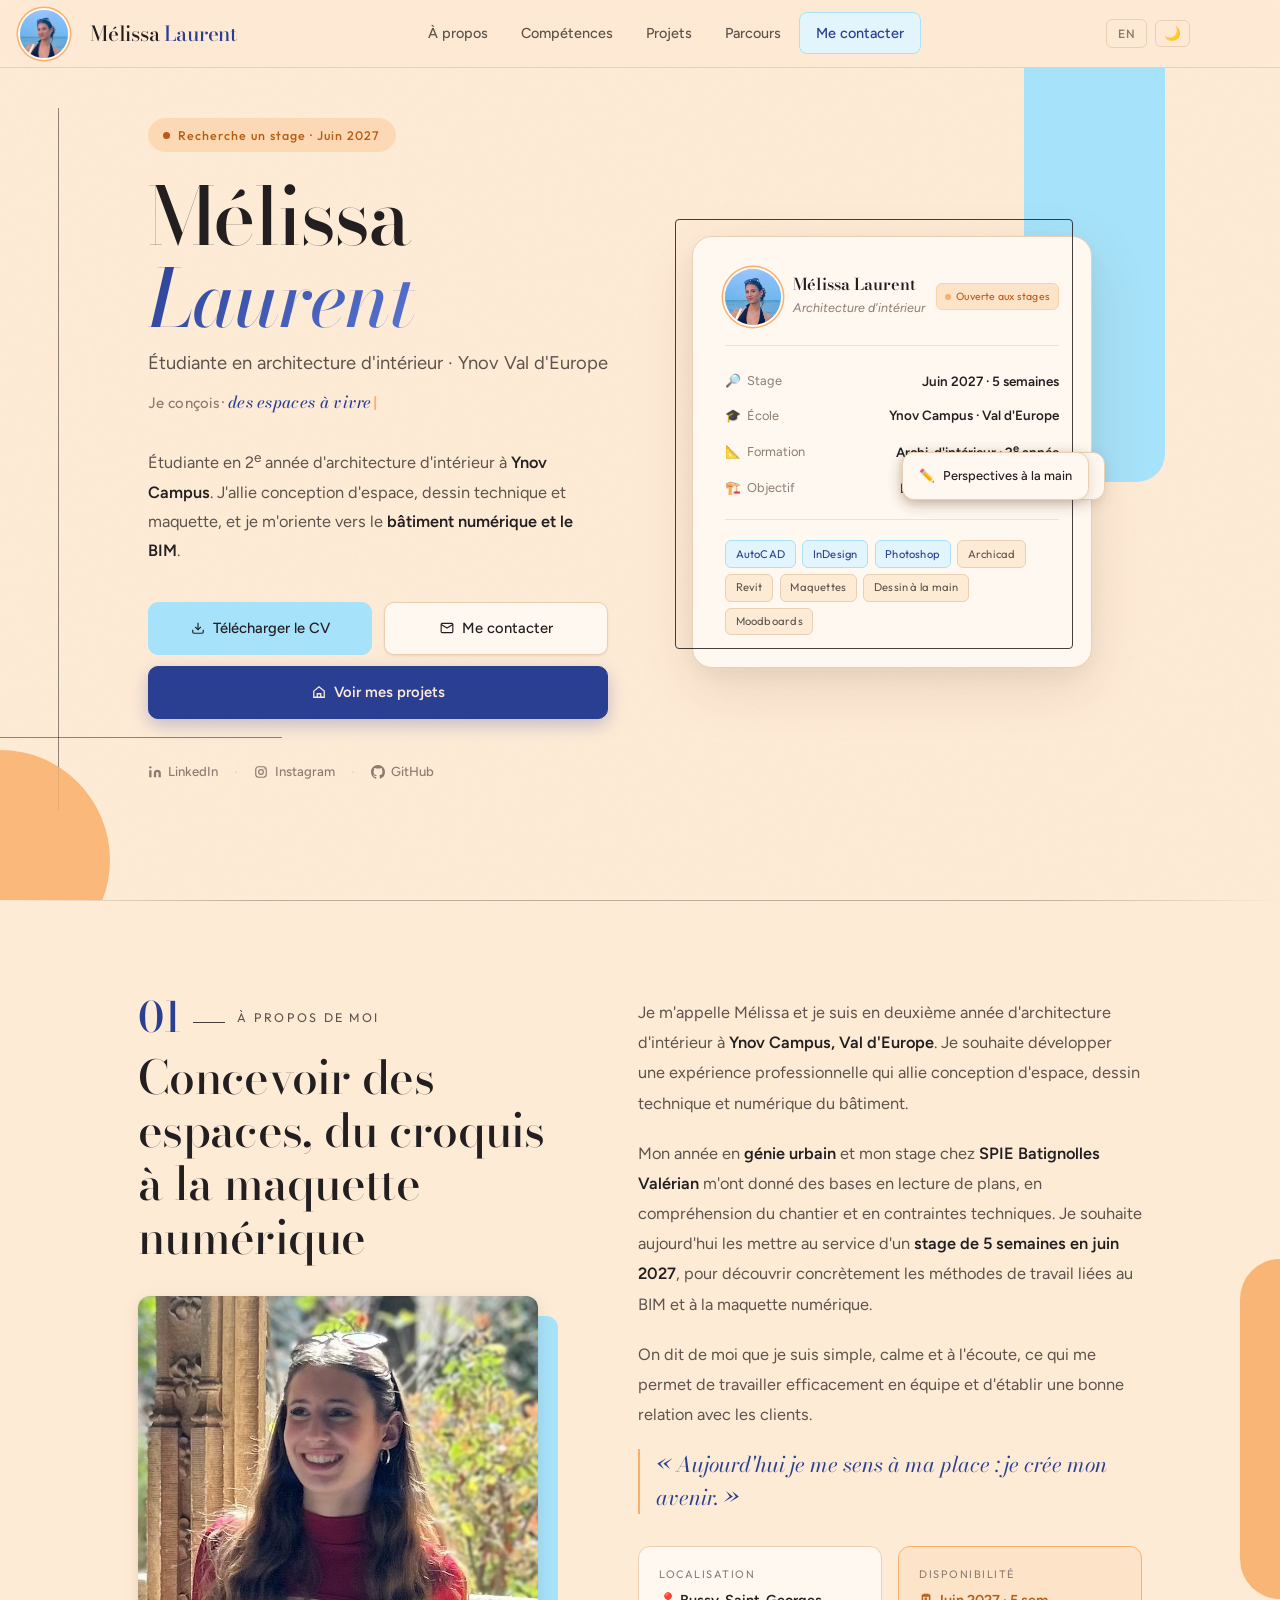
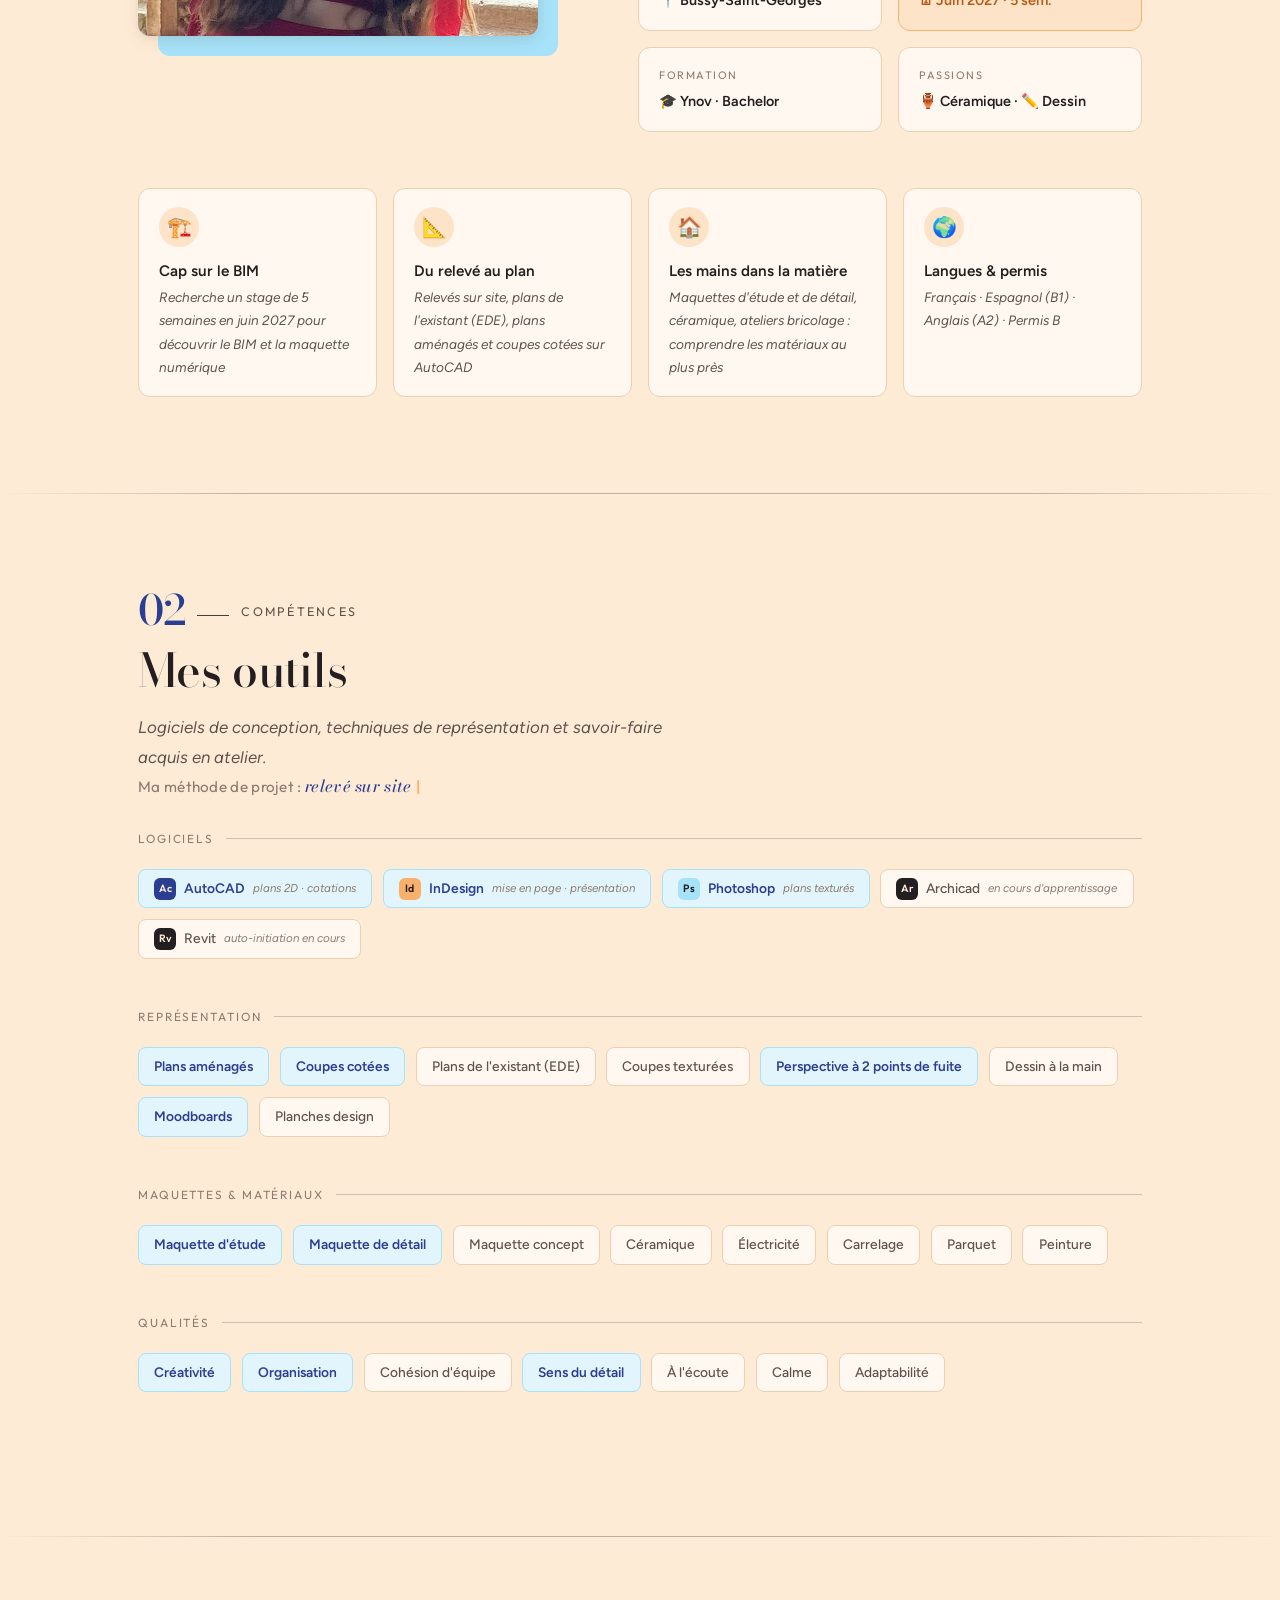
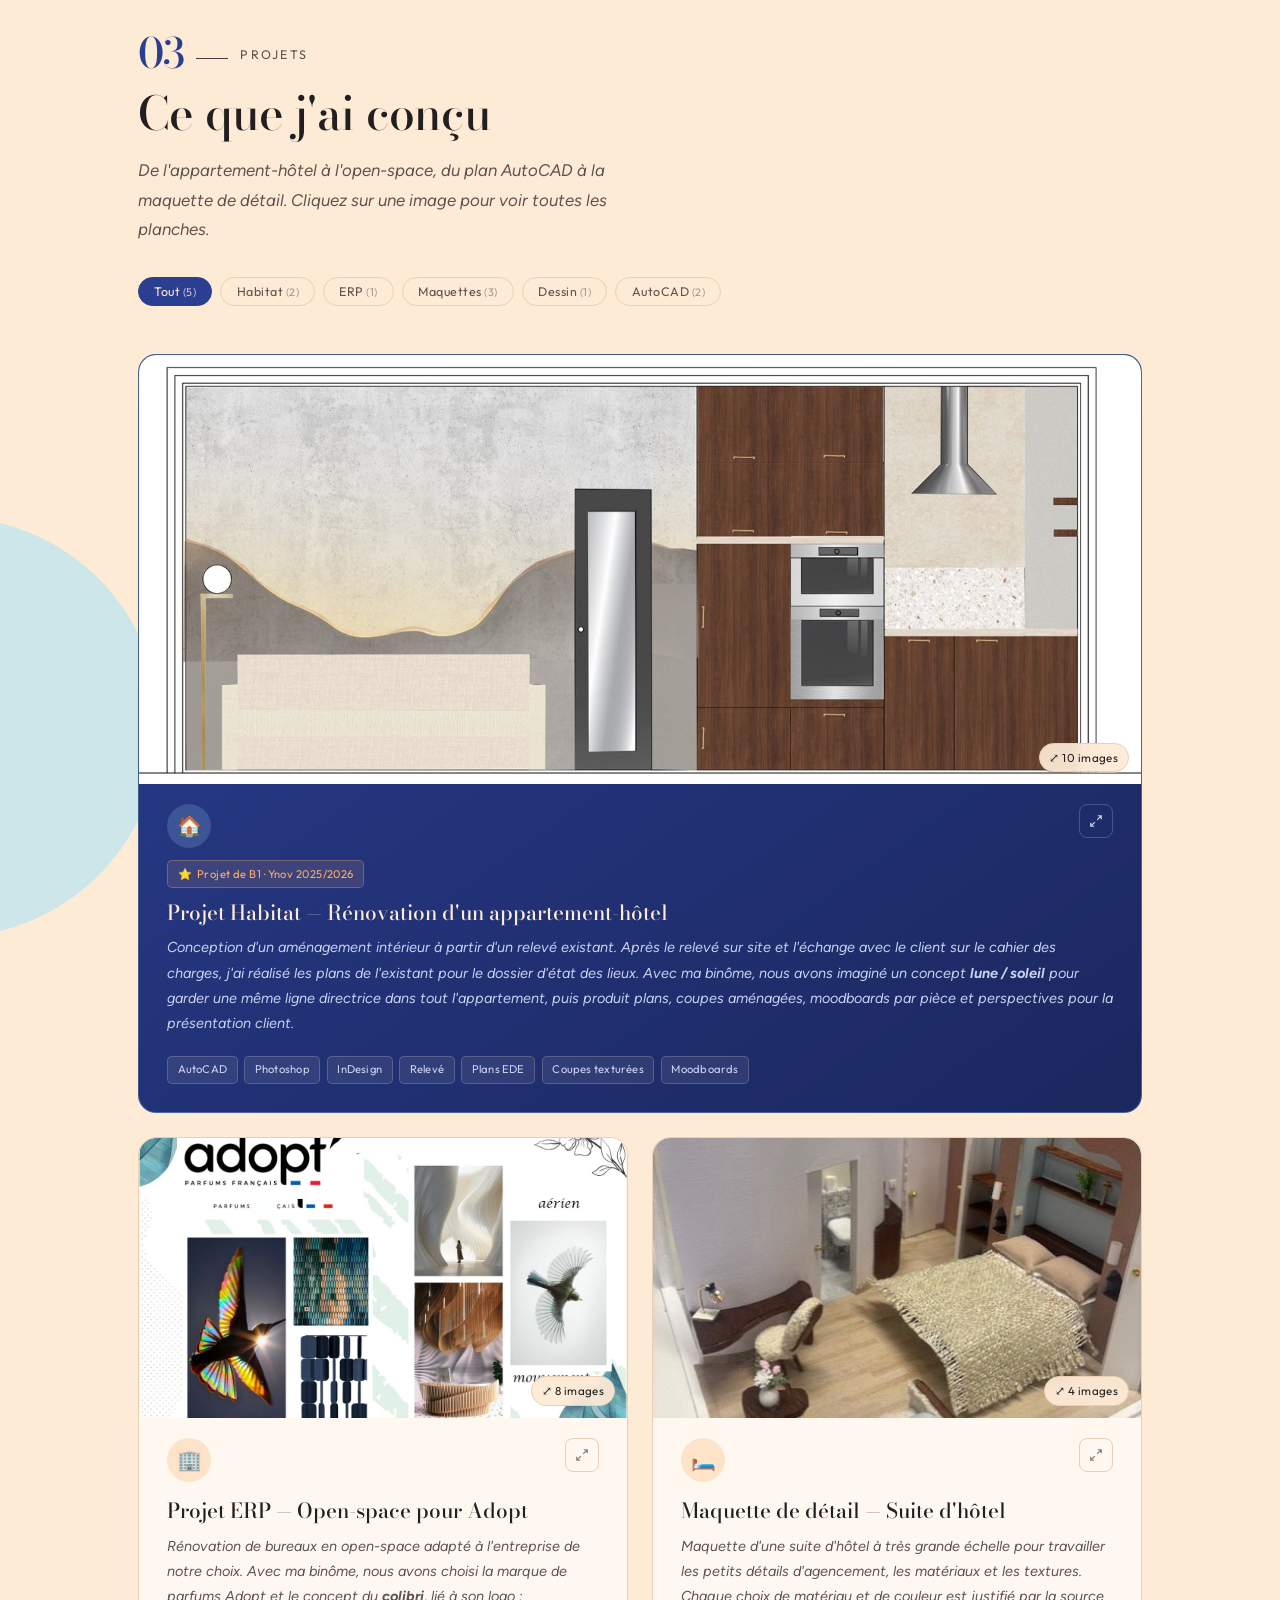
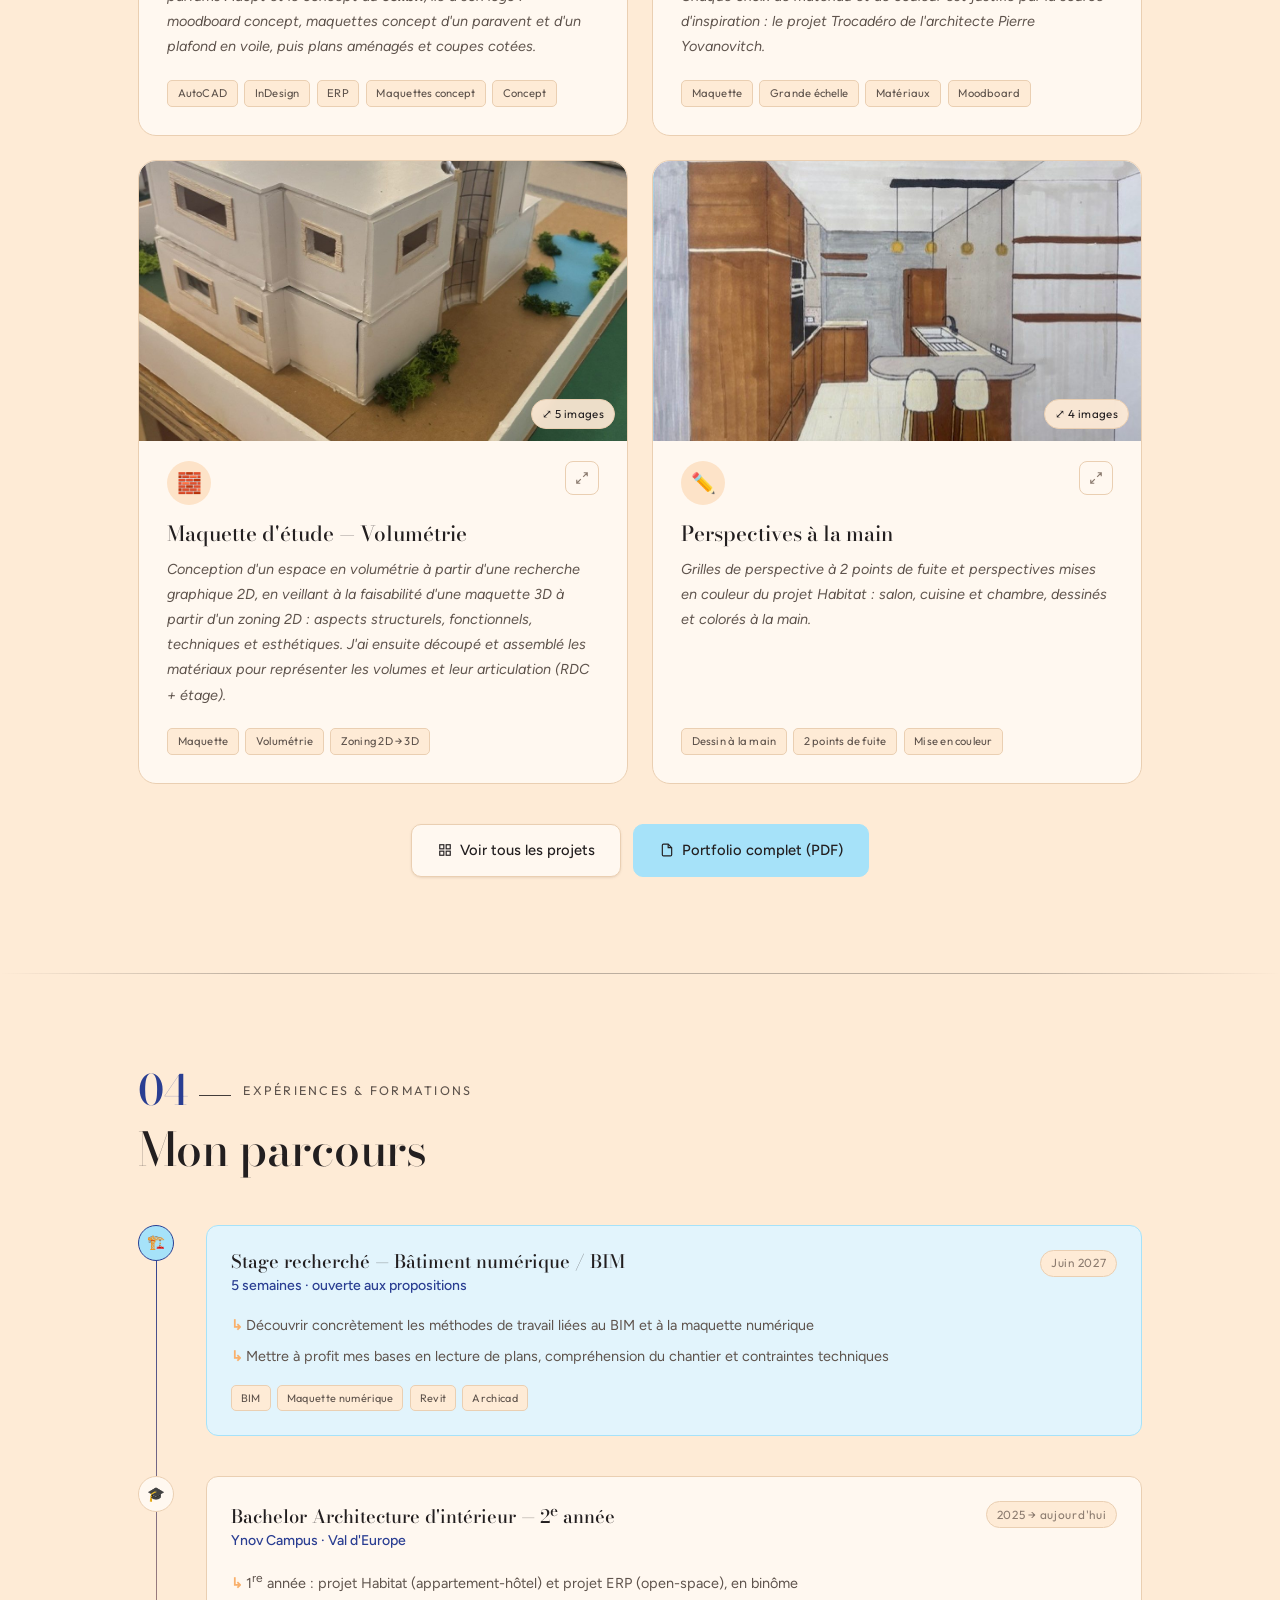
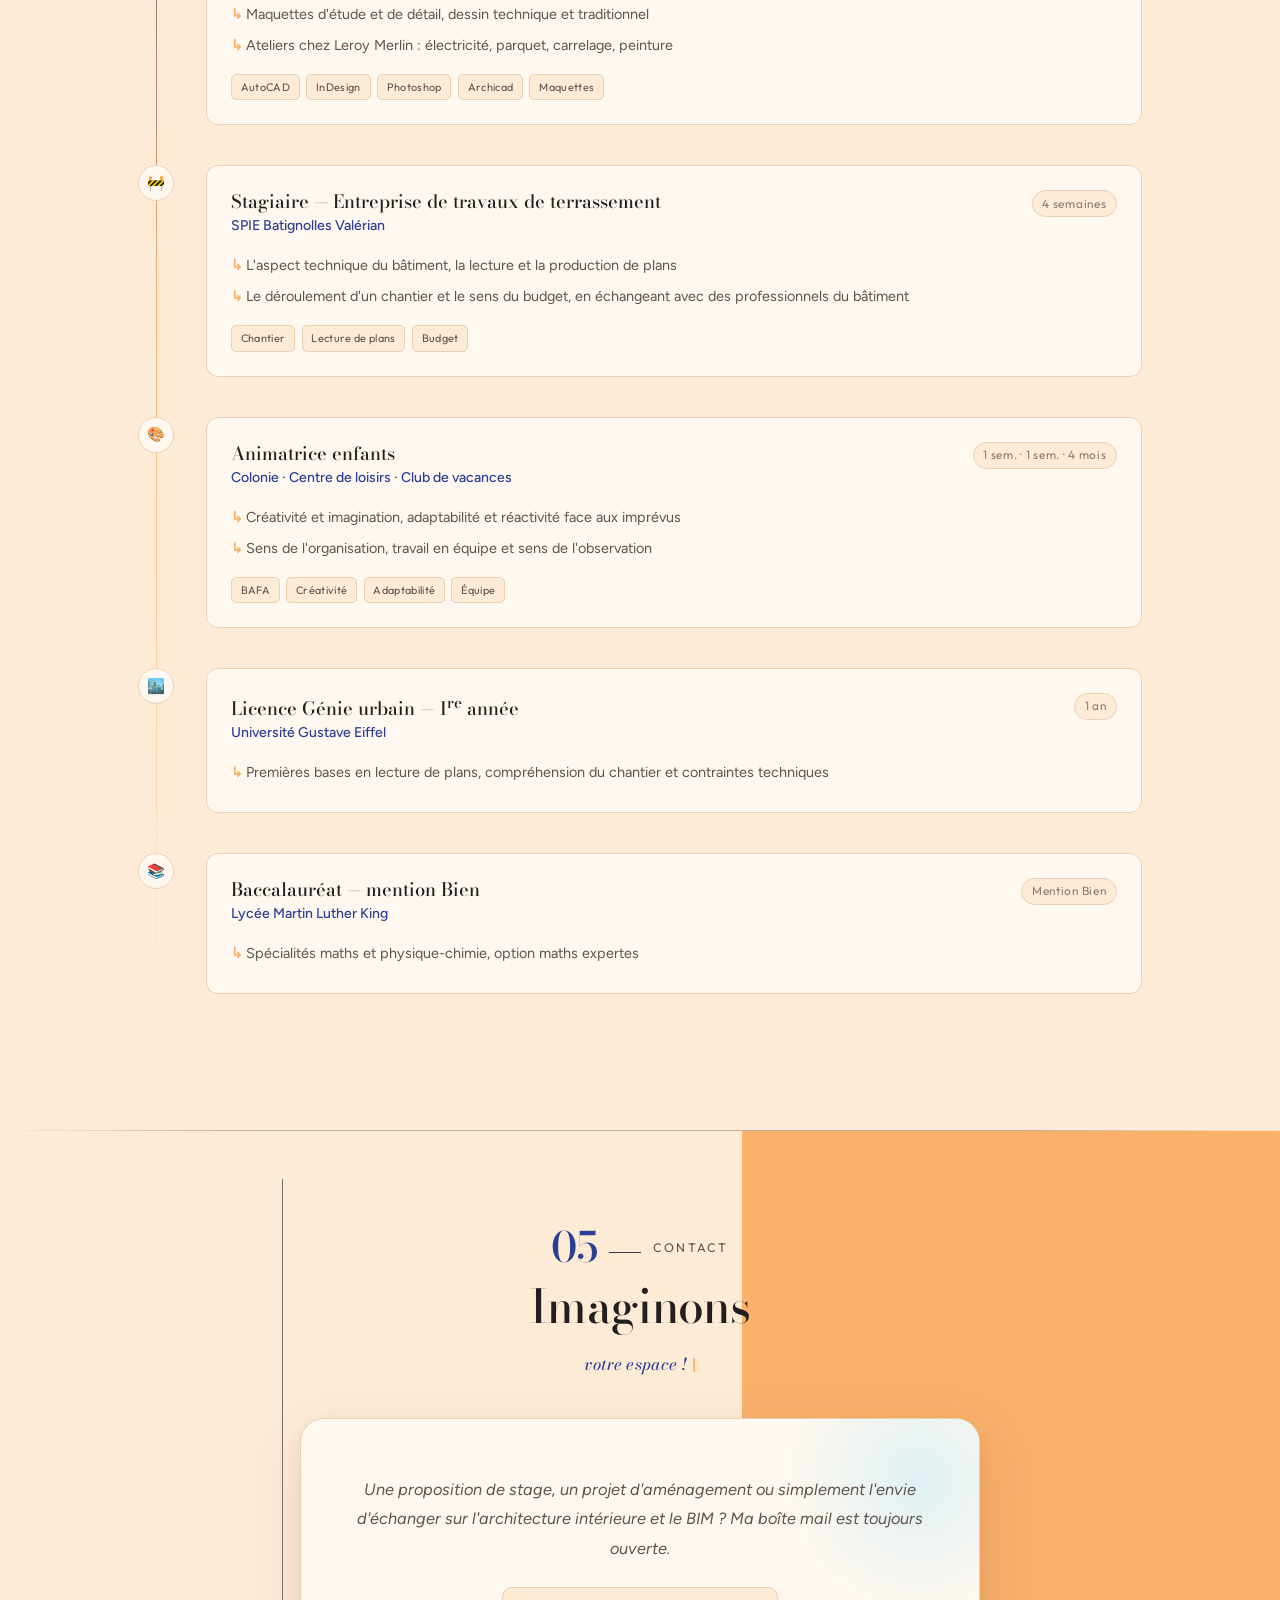
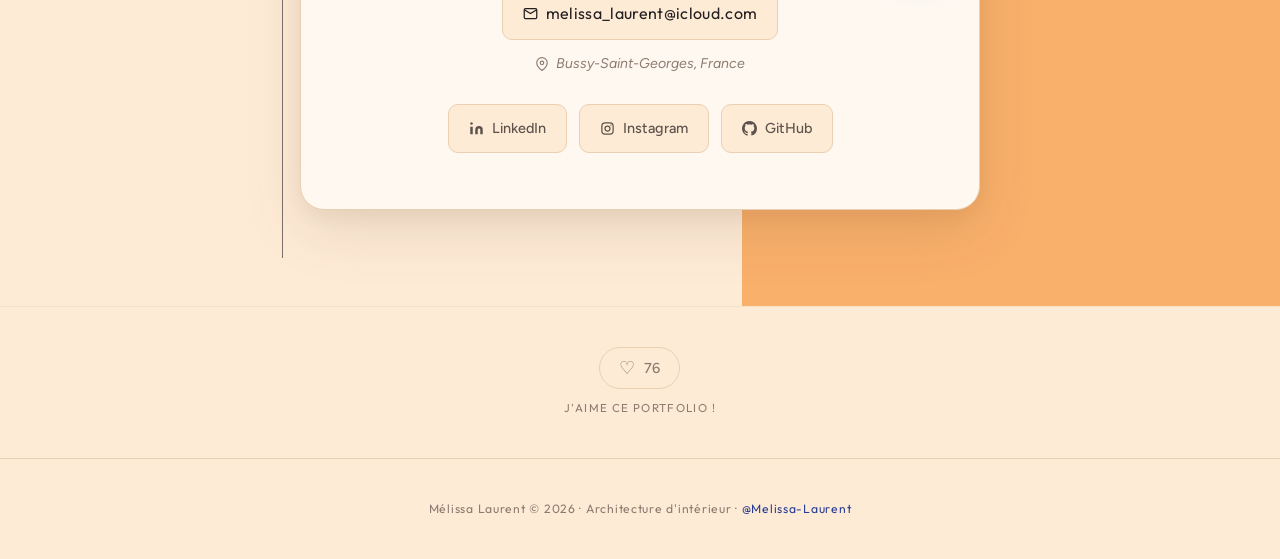
==== commit fd694979: "id linkedIn Insta" ====
--- a/index.html
+++ b/index.html
@@ -101,12 +101,12 @@
           </div>
           <div class="hero-socials reveal reveal-delay-5">
             <!-- target="_blank" : ouvre le lien dans un nouvel onglet (liens externes) -->
-            <a href="https://www.linkedin.com/in/PSEUDO_LINKEDIN/" target="_blank" rel="noopener">
+            <a href="https://www.linkedin.com/in/melissa-laurent-69b4ba395/" target="_blank" rel="noopener">
               <svg width="14" height="14" viewBox="0 0 24 24" fill="currentColor"><path d="M16 8a6 6 0 016 6v7h-4v-7a2 2 0 00-2-2 2 2 0 00-2 2v7h-4v-7a6 6 0 016-6zM2 9h4v12H2z"/><circle cx="4" cy="4" r="2"/></svg>
               LinkedIn
             </a>
             <span class="social-sep">·</span>
-            <a href="https://www.instagram.com/PSEUDO_INSTAGRAM/" target="_blank" rel="noopener">
+            <a href="https://www.instagram.com/meliss_lrt/" target="_blank" rel="noopener">
               <svg width="14" height="14" viewBox="0 0 24 24" fill="none" stroke="currentColor" stroke-width="2"><rect x="3" y="3" width="18" height="18" rx="5"/><circle cx="12" cy="12" r="4"/><circle cx="17.5" cy="6.5" r="1.1" fill="currentColor" stroke="none"/></svg>
               Instagram
             </a>
@@ -674,11 +674,11 @@
           </p>
           <!-- Liens sociaux sous l'adresse email -->
           <div class="contact-links">
-            <a href="https://www.linkedin.com/in/PSEUDO_LINKEDIN/" target="_blank" rel="noopener">
+            <a href="https://www.linkedin.com/in/melissa-laurent-69b4ba395/" target="_blank" rel="noopener">
               <svg width="15" height="15" viewBox="0 0 24 24" fill="currentColor"><path d="M16 8a6 6 0 016 6v7h-4v-7a2 2 0 00-2-2 2 2 0 00-2 2v7h-4v-7a6 6 0 016-6zM2 9h4v12H2z"/><circle cx="4" cy="4" r="2"/></svg>
               LinkedIn
             </a>
-            <a href="https://www.instagram.com/PSEUDO_INSTAGRAM/" target="_blank" rel="noopener">
+            <a href="https://www.instagram.com/meliss_lrt/" target="_blank" rel="noopener">
               <svg width="15" height="15" viewBox="0 0 24 24" fill="none" stroke="currentColor" stroke-width="2"><rect x="3" y="3" width="18" height="18" rx="5"/><circle cx="12" cy="12" r="4"/><circle cx="17.5" cy="6.5" r="1.1" fill="currentColor" stroke="none"/></svg>
               Instagram
             </a>
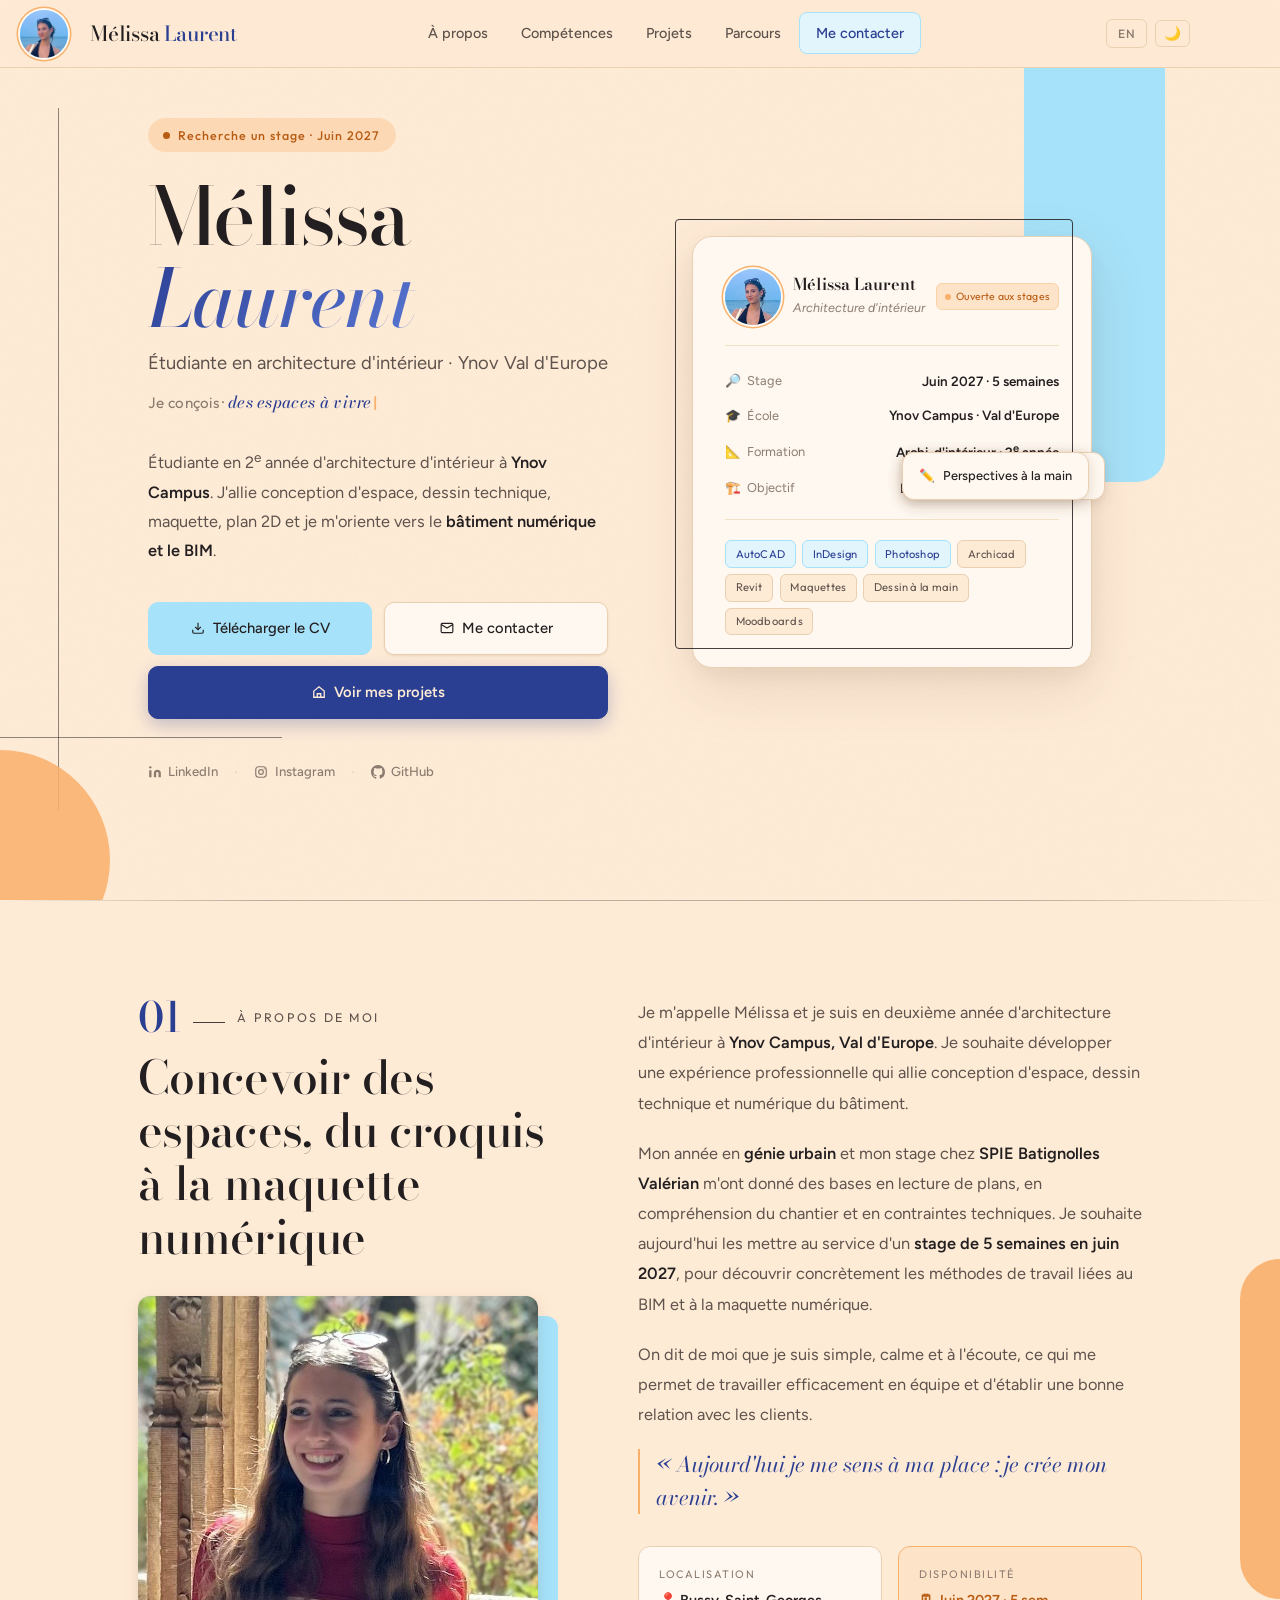
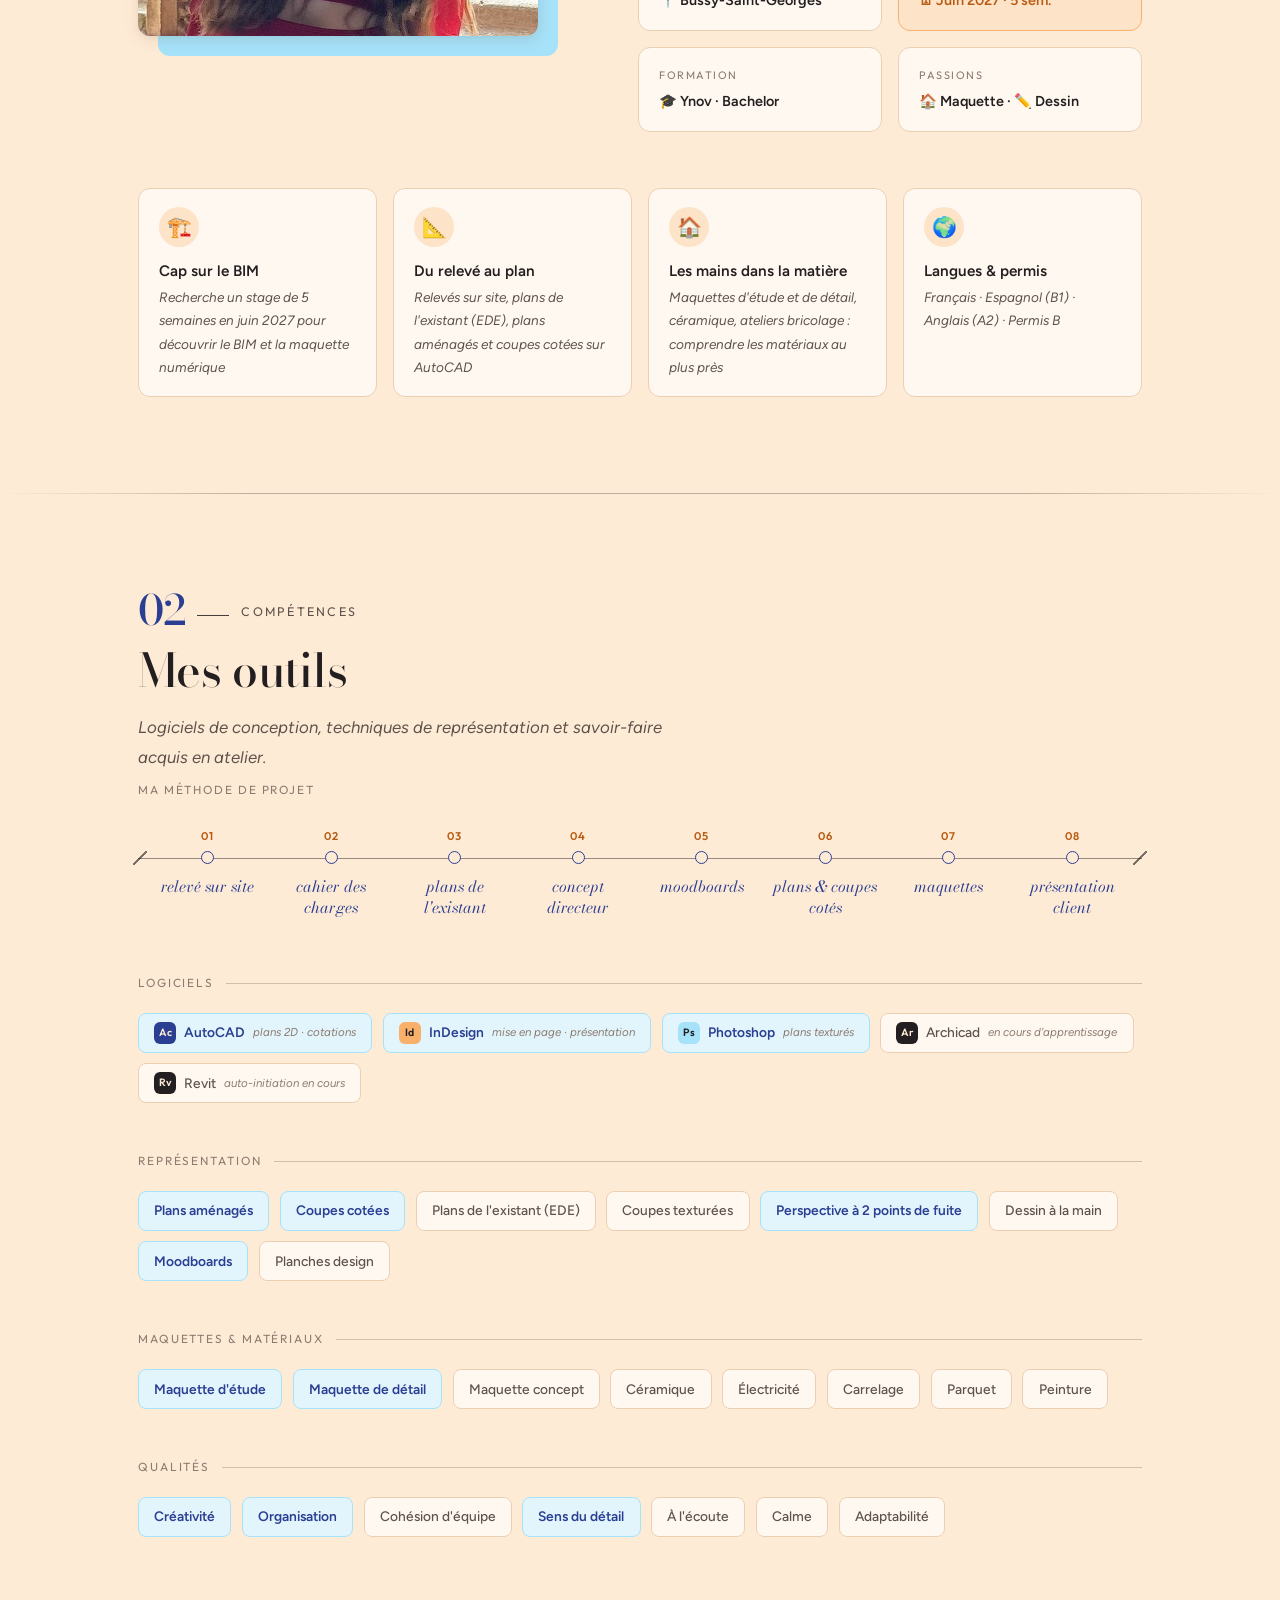
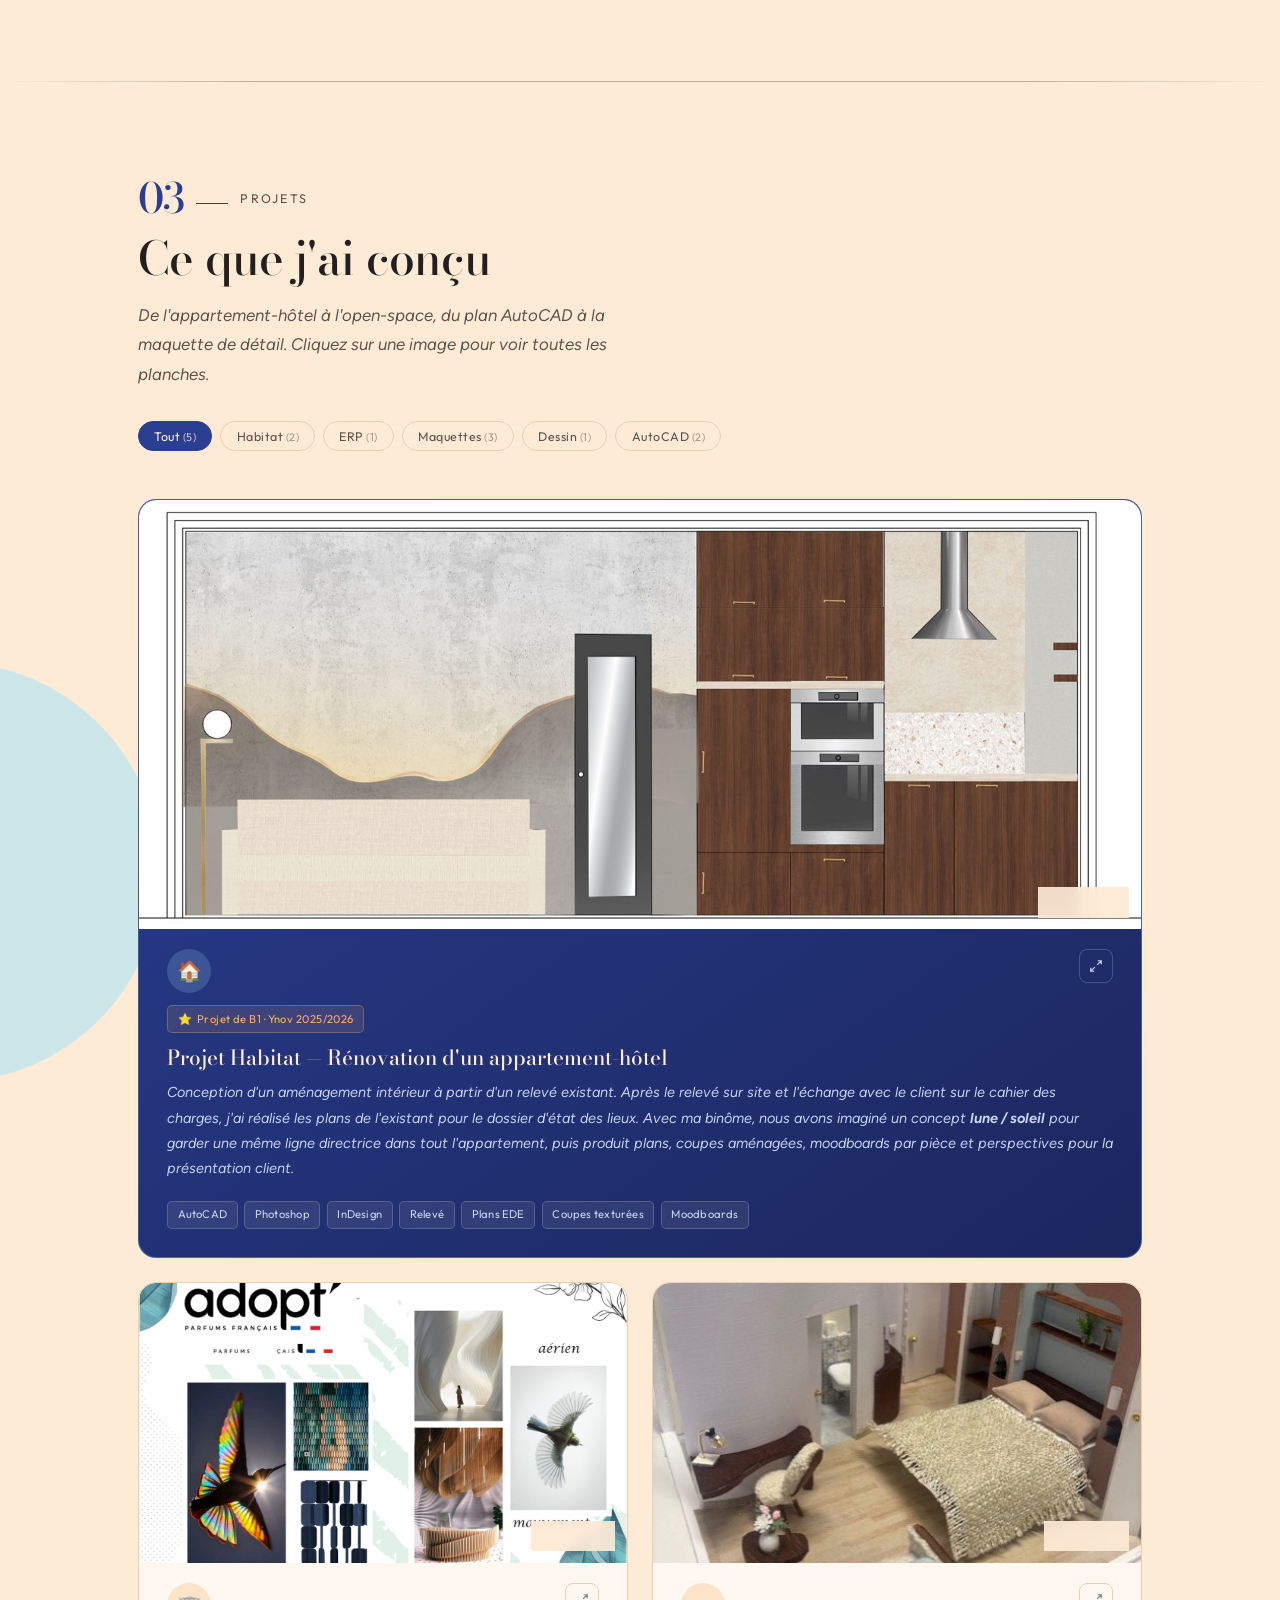
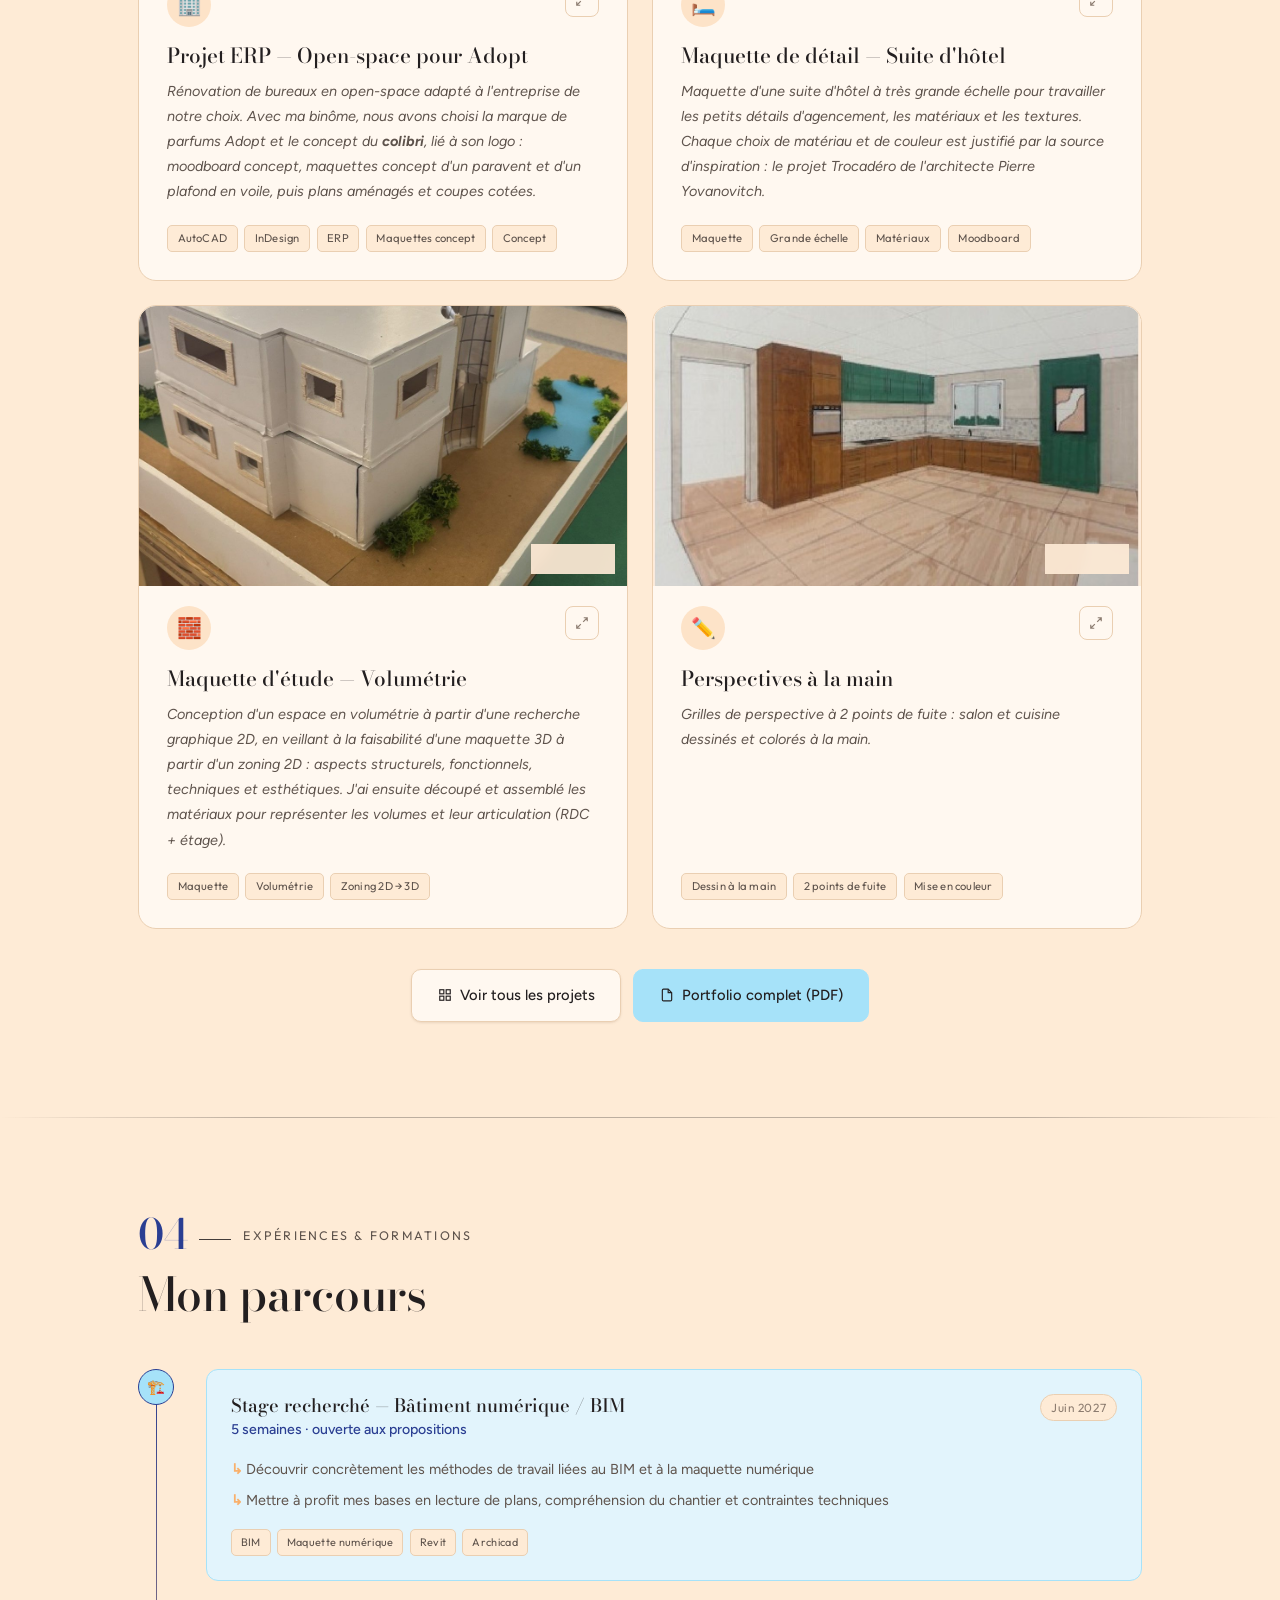
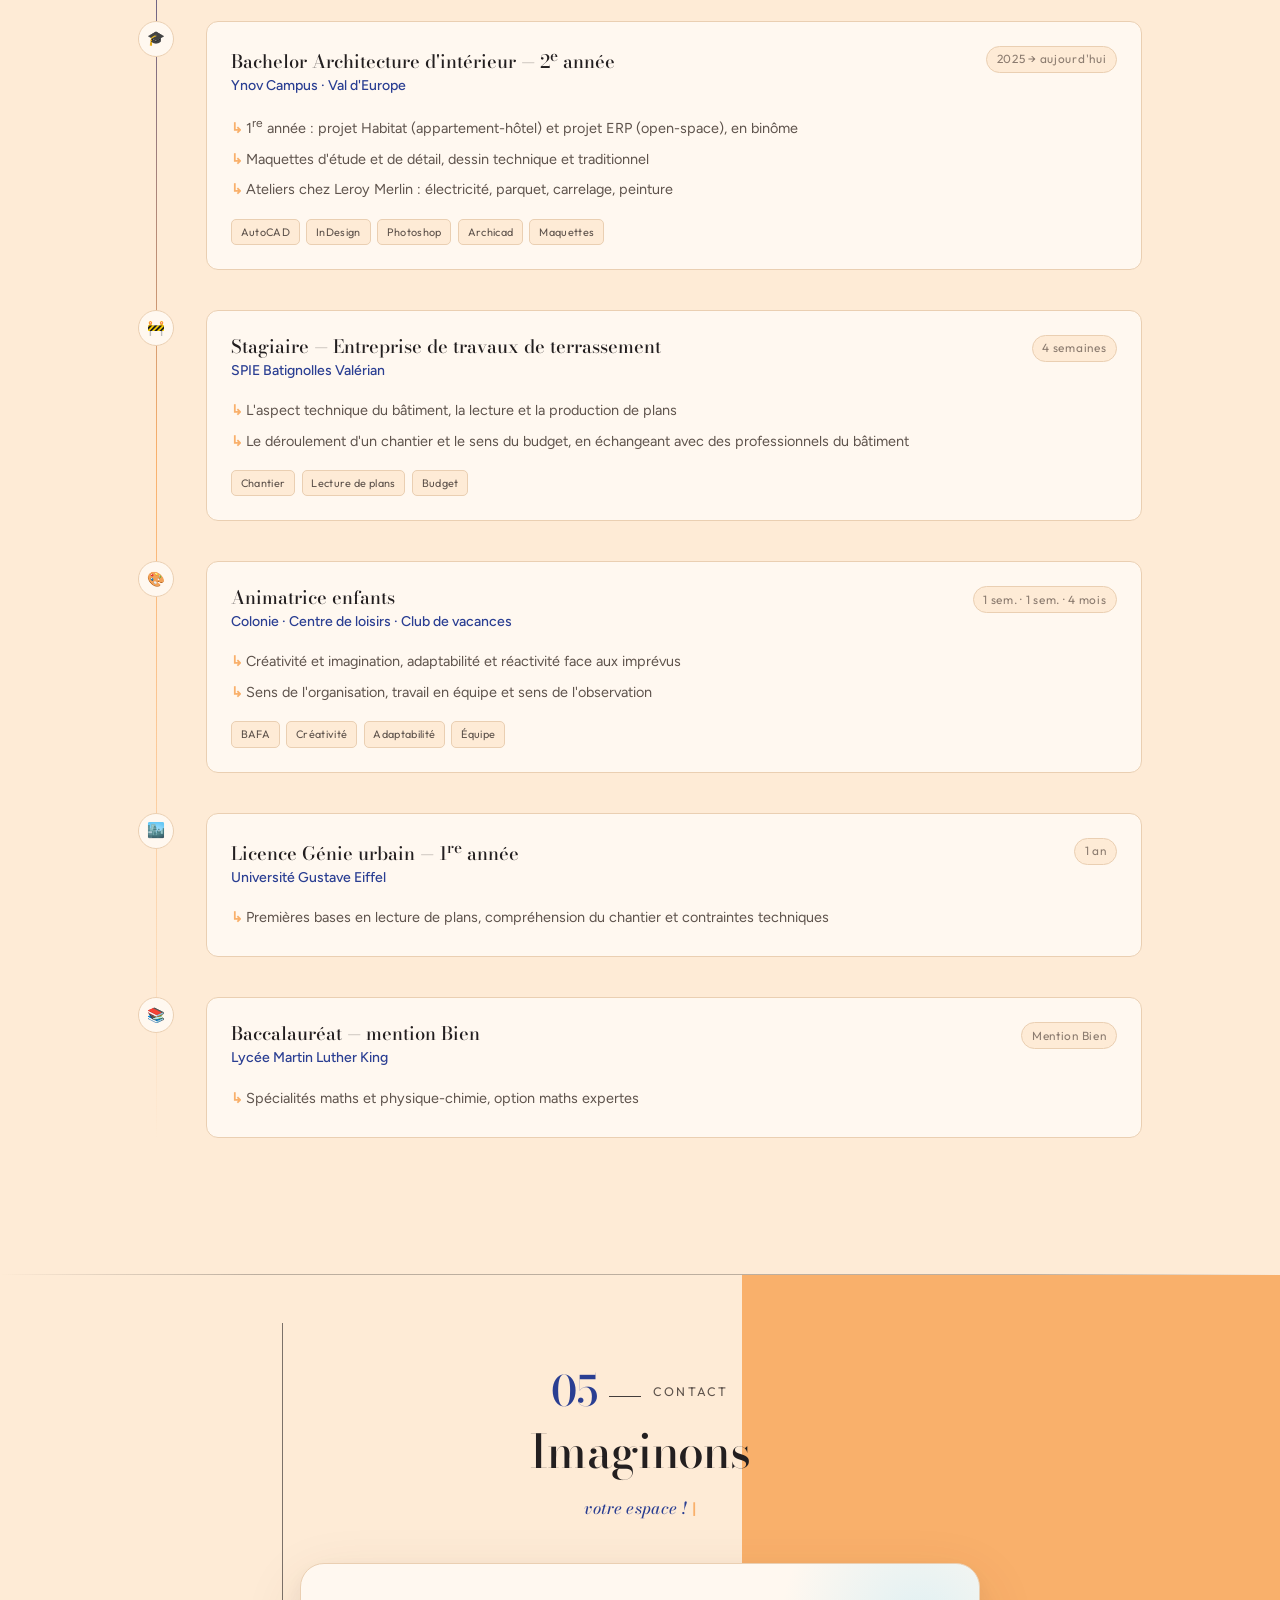
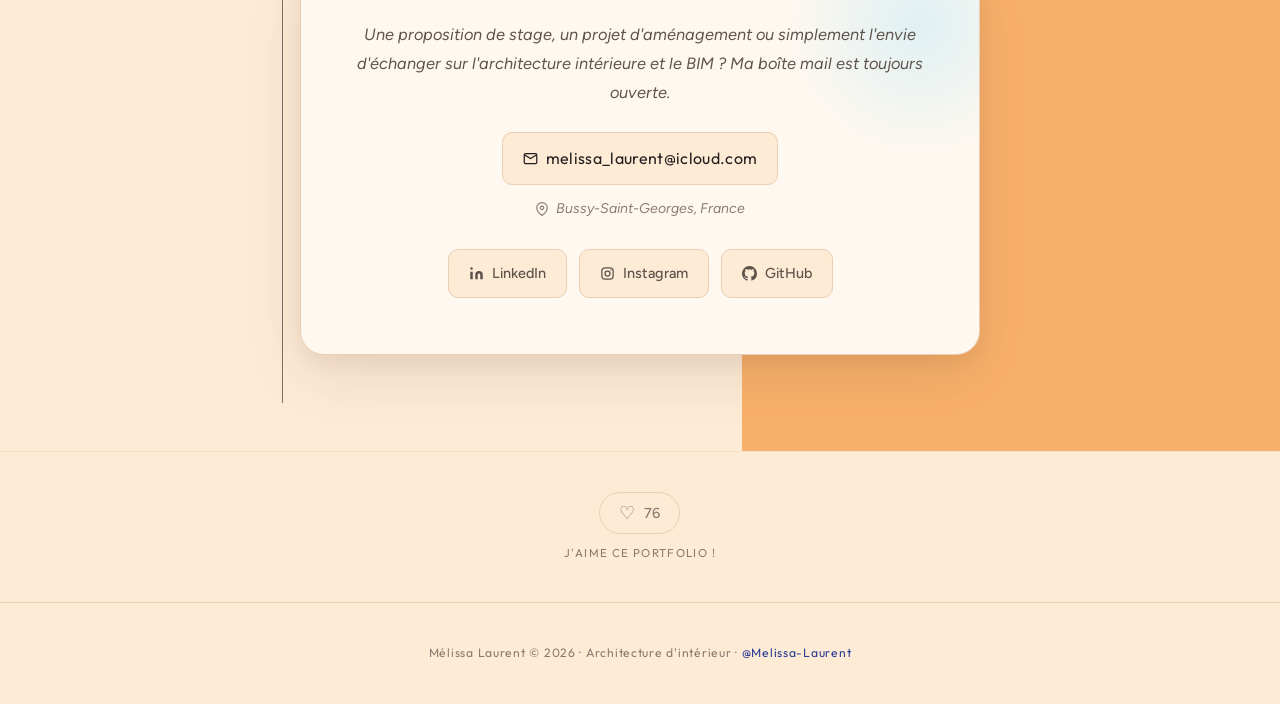
==== commit f29034b3: "Meli  first modif" ====
--- a/index.html
+++ b/index.html
@@ -77,9 +77,9 @@
 
           <p class="hero-tagline reveal reveal-delay-4">
             <!-- Le span intérieur porte les attributs data-* pour que le JS puisse remplacer innerHTML (et interpréter <strong>) -->
-            <span data-en="Second-year interior architecture student at <strong>Ynov Campus</strong>. I combine space design, technical drawing and scale models, and I'm heading towards <strong>digital construction and BIM</strong>."
-                  data-fr="Étudiante en 2<sup>e</sup> année d'architecture d'intérieur à <strong>Ynov Campus</strong>. J'allie conception d'espace, dessin technique et maquette, et je m'oriente vers le <strong>bâtiment numérique et le BIM</strong>.">
-              Étudiante en 2<sup>e</sup> année d'architecture d'intérieur à <strong>Ynov Campus</strong>. J'allie conception d'espace, dessin technique et maquette, et je m'oriente vers le <strong>bâtiment numérique et le BIM</strong>.
+            <span data-en="Second-year interior architecture student at <strong>Ynov Campus</strong>. I combine space design, technical drawing, scale models, 2D plans and I'm heading towards <strong>digital construction and BIM</strong>."
+                  data-fr="Étudiante en 2<sup>e</sup> année d'architecture d'intérieur à <strong>Ynov Campus</strong>. J'allie conception d'espace, dessin technique, maquette, plan 2D et je m'oriente vers le <strong>bâtiment numérique et le BIM</strong>.">
+              Étudiante en 2<sup>e</sup> année d'architecture d'intérieur à <strong>Ynov Campus</strong>. J'allie conception d'espace, dessin technique, maquette, plan 2D et je m'oriente vers le <strong>bâtiment numérique et le BIM</strong>.
             </span>
           </p>
           <div class="hero-ctas reveal reveal-delay-5">
@@ -224,7 +224,7 @@
             </div>
             <div class="meta-item">
               <div class="label" data-en="Hobbies" data-fr="Passions">Passions</div>
-              <div class="value" data-en="🏺 Ceramics · ✏️ Drawing" data-fr="🏺 Céramique · ✏️ Dessin">🏺 Céramique · ✏️ Dessin</div>
+              <div class="value" data-en="🏠 Scale models · ✏️ Drawing" data-fr="🏠 Maquette · ✏️ Dessin">🏠 Maquette · ✏️ Dessin</div>
             </div>
           </div>
         </div>
@@ -273,11 +273,20 @@
       <p class="section-eyebrow reveal"><span class="section-num">02</span><span data-en="Skills" data-fr="Compétences">Compétences</span></p>
       <h2 class="section-title reveal reveal-delay-1" data-en="What I work with" data-fr="Mes outils">Mes outils</h2>
       <p class="section-subtitle reveal reveal-delay-2" data-en="Design software, representation techniques and know-how picked up in workshops." data-fr="Logiciels de conception, techniques de représentation et savoir-faire acquis en atelier.">Logiciels de conception, techniques de représentation et savoir-faire acquis en atelier.</p>
-      <p class="hero-typewriter" data-tw="methode">
-        <span class="tw-prefix" data-en="My design process: " data-fr="Ma méthode de projet : ">Ma méthode de projet : </span>
-        <span class="tw-word"></span>
-        <span class="tw-cursor" aria-hidden="true">|</span>
-      </p>
+      <!-- Méthode de projet : étapes posées sur une ligne de cote (trait tracé au scroll, étapes en cascade) -->
+      <div class="process reveal reveal-delay-3">
+        <p class="process-title" data-en="My design process" data-fr="Ma méthode de projet">Ma méthode de projet</p>
+        <ol class="process-steps">
+          <li class="process-step" style="--i:0"><span class="process-num">01</span><span class="process-dot" aria-hidden="true"></span><span class="process-label" data-en="site survey" data-fr="relevé sur site">relevé sur site</span></li>
+          <li class="process-step" style="--i:1"><span class="process-num">02</span><span class="process-dot" aria-hidden="true"></span><span class="process-label" data-en="client brief" data-fr="cahier des charges">cahier des charges</span></li>
+          <li class="process-step" style="--i:2"><span class="process-num">03</span><span class="process-dot" aria-hidden="true"></span><span class="process-label" data-en="as-built plans" data-fr="plans de l'existant">plans de l'existant</span></li>
+          <li class="process-step" style="--i:3"><span class="process-num">04</span><span class="process-dot" aria-hidden="true"></span><span class="process-label" data-en="guiding concept" data-fr="concept directeur">concept directeur</span></li>
+          <li class="process-step" style="--i:4"><span class="process-num">05</span><span class="process-dot" aria-hidden="true"></span><span class="process-label" data-en="moodboards" data-fr="moodboards">moodboards</span></li>
+          <li class="process-step" style="--i:5"><span class="process-num">06</span><span class="process-dot" aria-hidden="true"></span><span class="process-label" data-en="dimensioned plans &amp; sections" data-fr="plans &amp; coupes cotés">plans &amp; coupes cotés</span></li>
+          <li class="process-step" style="--i:6"><span class="process-num">07</span><span class="process-dot" aria-hidden="true"></span><span class="process-label" data-en="scale models" data-fr="maquettes">maquettes</span></li>
+          <li class="process-step" style="--i:7"><span class="process-num">08</span><span class="process-dot" aria-hidden="true"></span><span class="process-label" data-en="client presentation" data-fr="présentation client">présentation client</span></li>
+        </ol>
+      </div>
       <!-- Chaque skills-category : titre de catégorie + grille de tags -->
       <div class="skills-category reveal reveal-delay-1">
         <div class="skills-cat-title" data-en="Software" data-fr="Logiciels">Logiciels</div>
@@ -480,7 +489,7 @@
         <!-- Perspectives à la main -->
         <div class="project-card reveal reveal-delay-4" data-tech="dessin habitat">
           <div class="project-img-wrap" data-gallery-open>
-            <img src="assets/projets/perspective-habitat-cuisine.jpg" alt="Perspective de cuisine dessinée à la main" class="project-img" loading="lazy"
+            <img src="assets/projets/perspective-grille-cuisine.jpg" alt="Grille de perspective à 2 points de fuite — cuisine" class="project-img" loading="lazy"
                  onerror="this.closest('.project-img-wrap').style.display='none'">
           </div>
           <div class="project-header">
@@ -492,12 +501,10 @@
             </div>
           </div>
           <div class="project-name" data-en="Hand-drawn perspectives" data-fr="Perspectives à la main">Perspectives à la main</div>
-          <div class="project-desc" data-en="Two-point perspective grids and coloured perspectives of the Housing project: living room, kitchen and bedroom, drawn and coloured by hand."
-               data-fr="Grilles de perspective à 2 points de fuite et perspectives mises en couleur du projet Habitat : salon, cuisine et chambre, dessinés et colorés à la main.">Grilles de perspective à 2 points de fuite et perspectives mises en couleur du projet Habitat : salon, cuisine et chambre, dessinés et colorés à la main.</div>
+          <div class="project-desc" data-en="Two-point perspective grids : living room and kitchen drawn and coloured by hand."
+               data-fr="Grilles de perspective à 2 points de fuite : salon et cuisine dessinés et colorés à la main.">Grilles de perspective à 2 points de fuite : salon et cuisine dessinés et colorés à la main.</div>
           <div class="project-tech"><span data-en="Hand drawing" data-fr="Dessin à la main">Dessin à la main</span><span data-en="2 vanishing points" data-fr="2 points de fuite">2 points de fuite</span><span data-en="Colouring" data-fr="Mise en couleur">Mise en couleur</span></div>
           <ul class="project-gallery" hidden>
-            <li><a href="assets/projets/perspective-habitat-cuisine.jpg" data-en="Housing project — kitchen" data-fr="Projet Habitat — cuisine">Projet Habitat — cuisine</a></li>
-            <li><a href="assets/projets/perspective-habitat-chambre.jpg" data-en="Housing project — bedroom" data-fr="Projet Habitat — chambre">Projet Habitat — chambre</a></li>
             <li><a href="assets/projets/perspective-grille-salon.jpg" data-en="Two-point perspective grid — living room" data-fr="Grille de perspective à 2 points de fuite — salon">Grille de perspective à 2 points de fuite — salon</a></li>
             <li><a href="assets/projets/perspective-grille-cuisine.jpg" data-en="Two-point perspective grid — kitchen" data-fr="Grille de perspective à 2 points de fuite — cuisine">Grille de perspective à 2 points de fuite — cuisine</a></li>
           </ul>
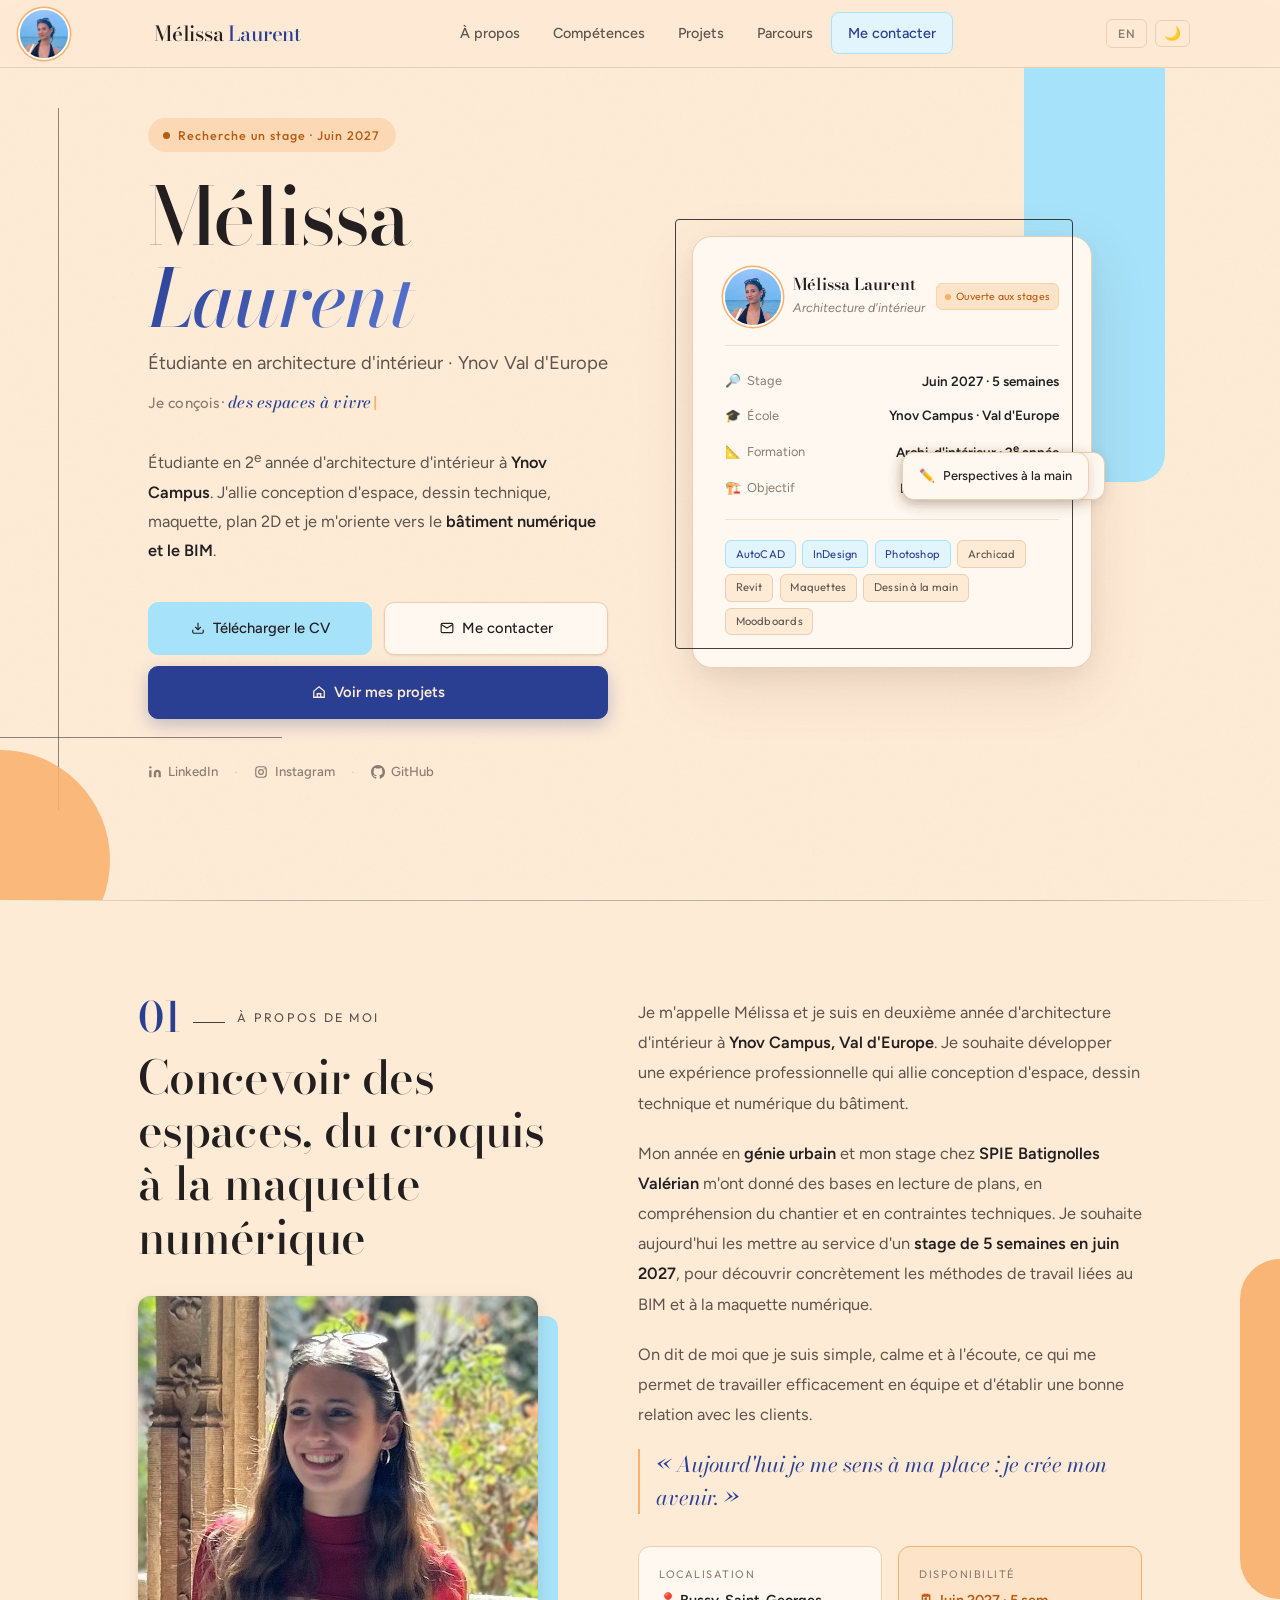
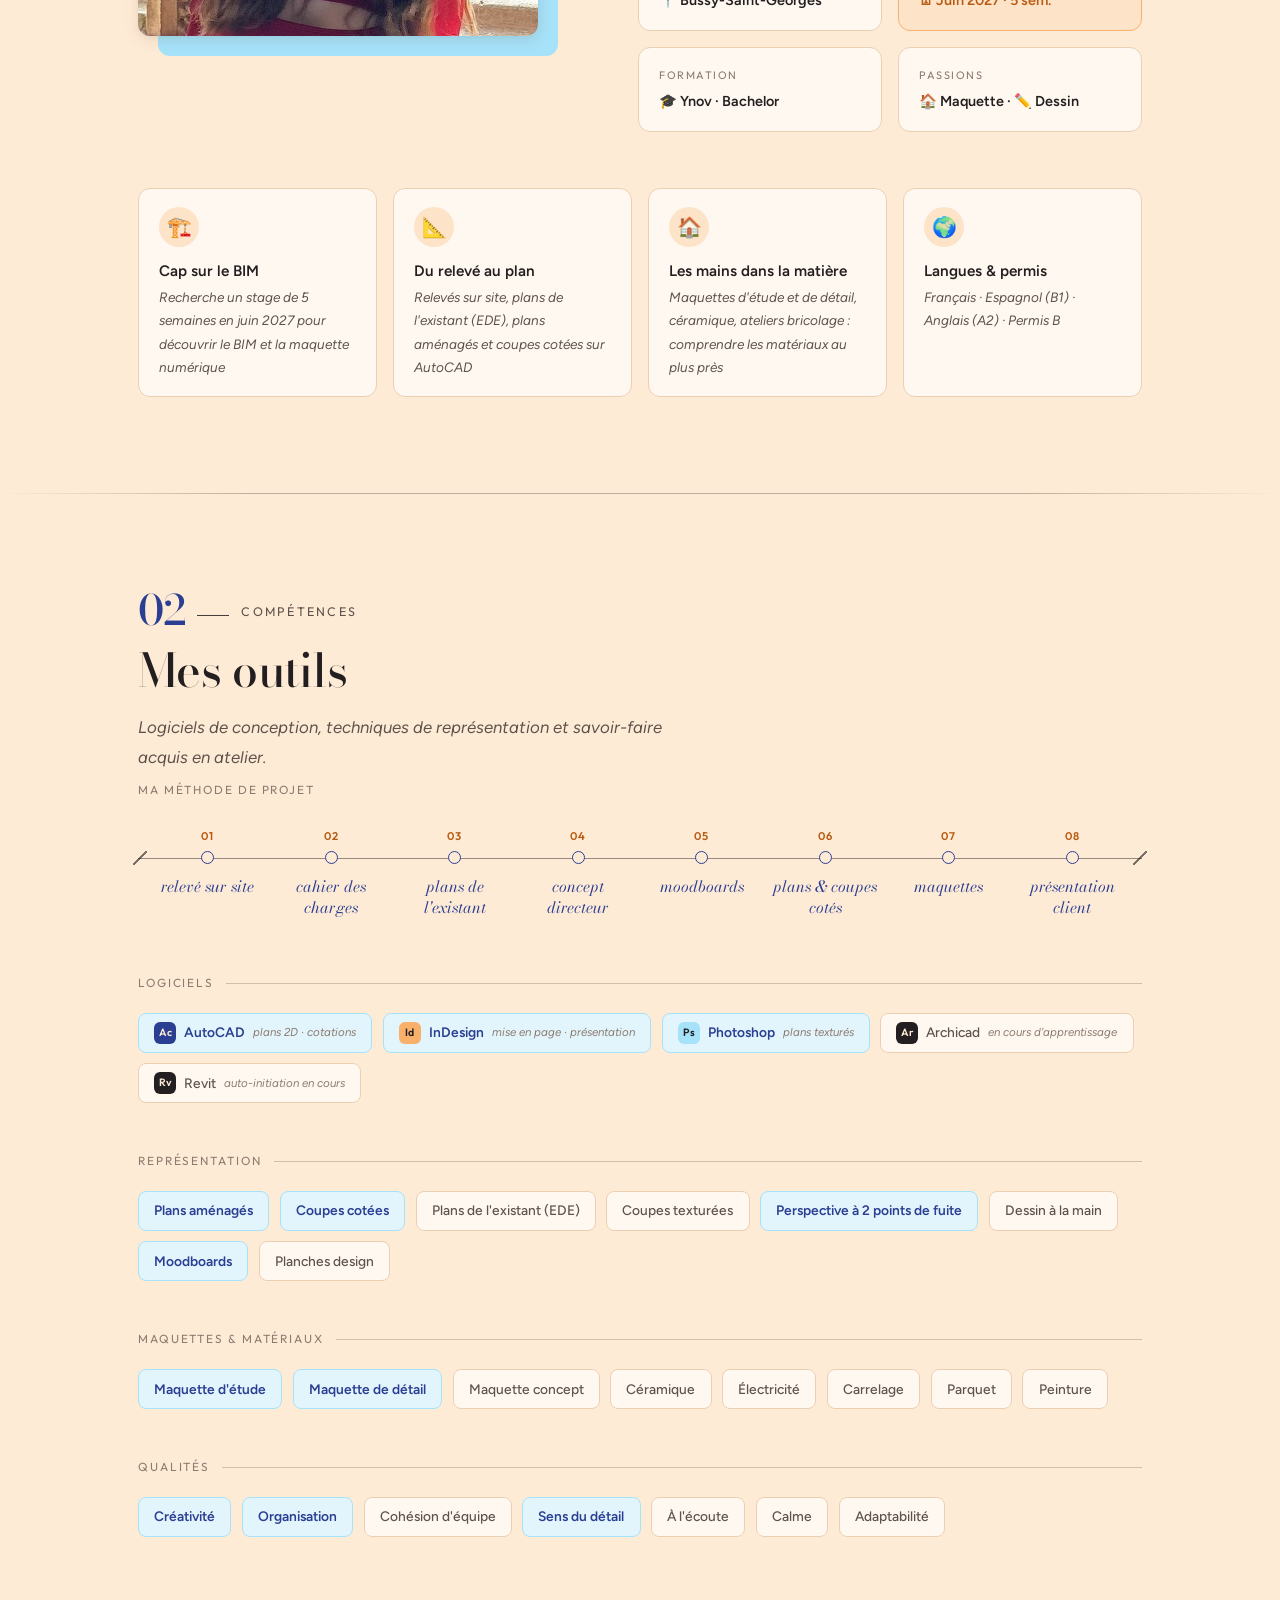
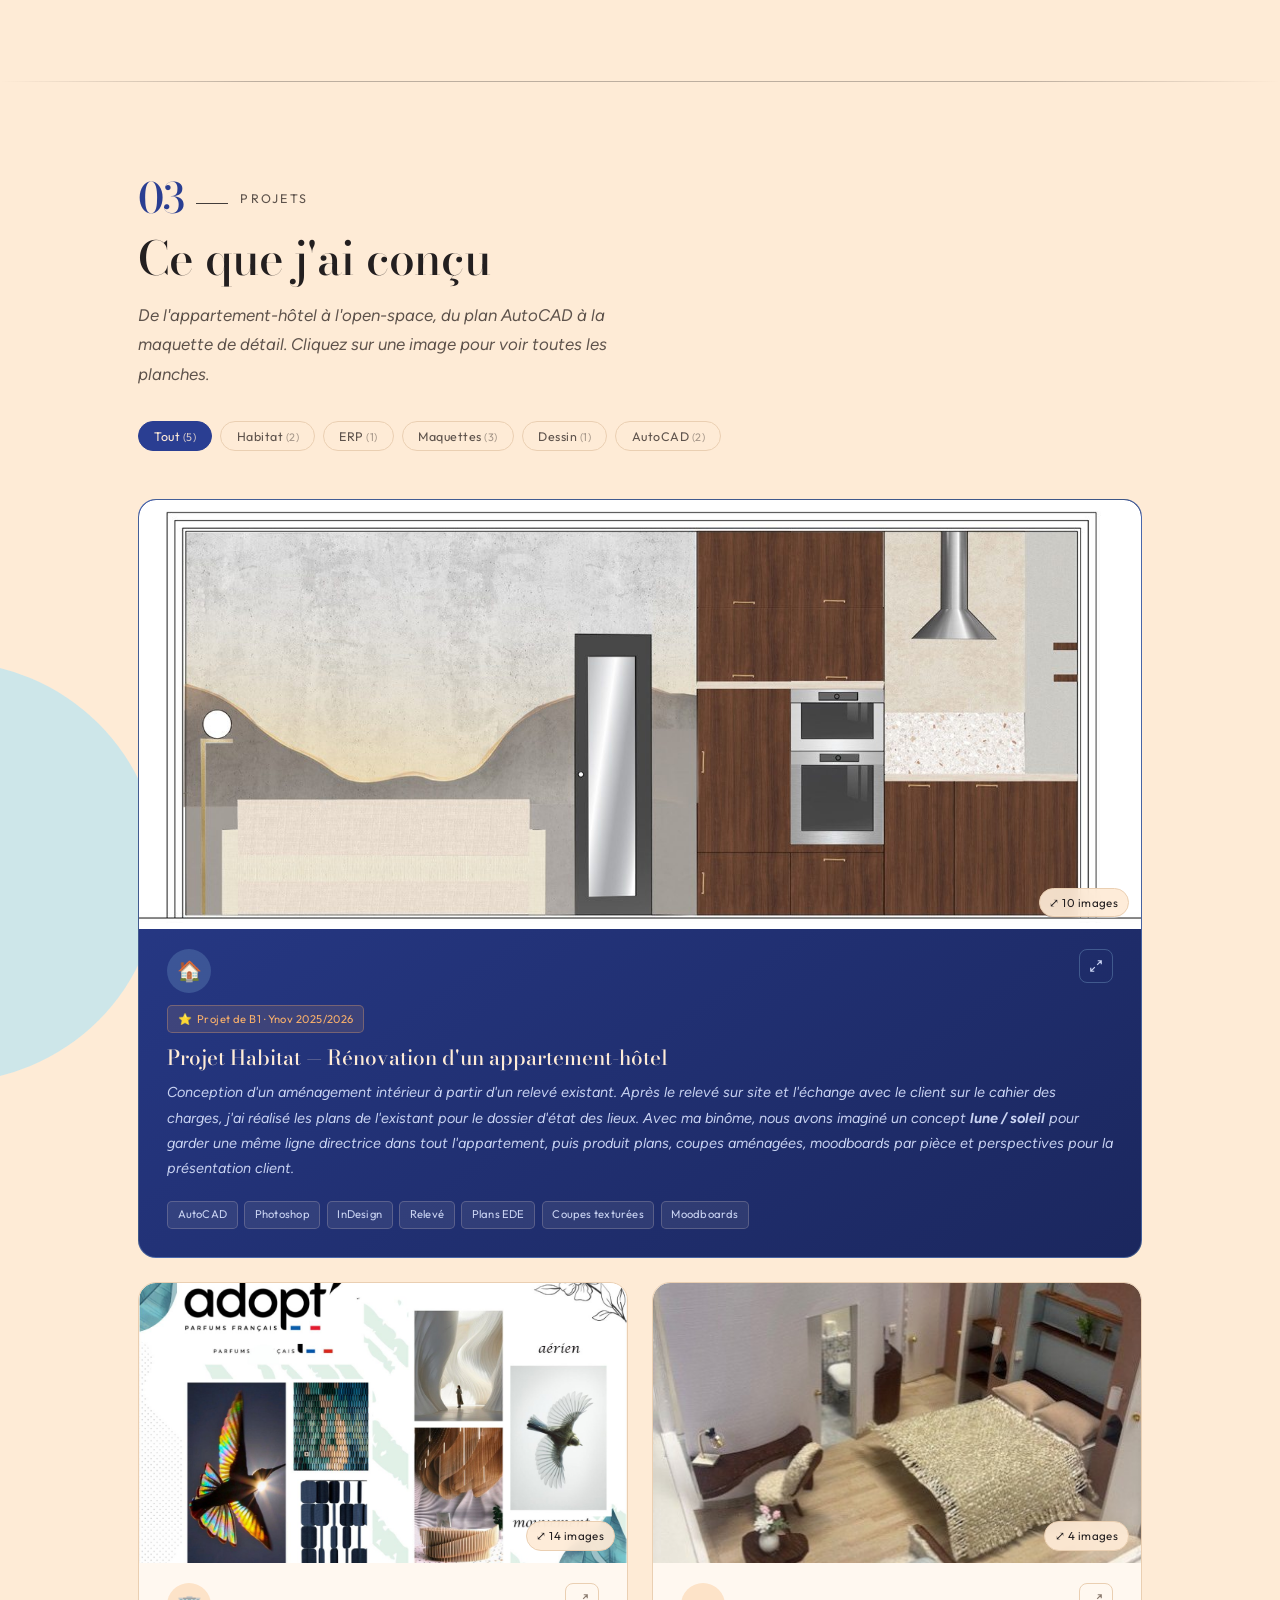
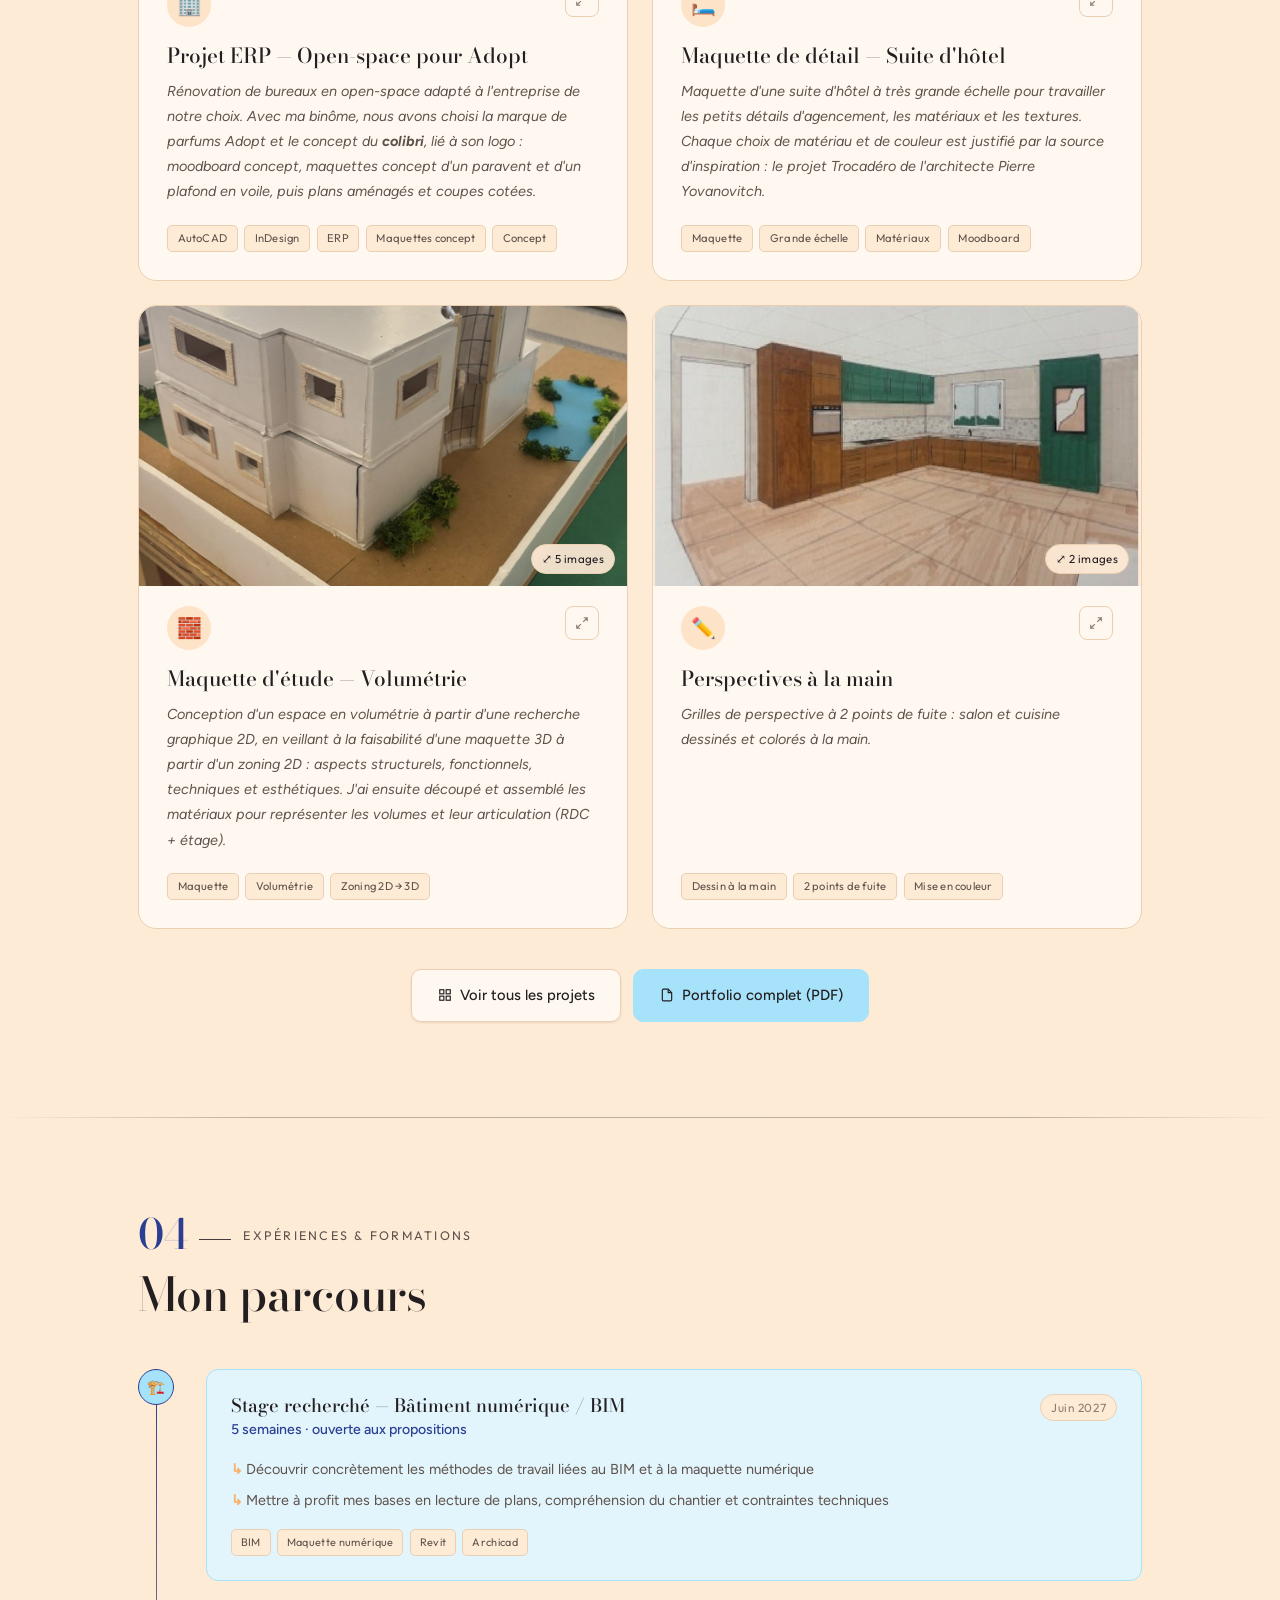
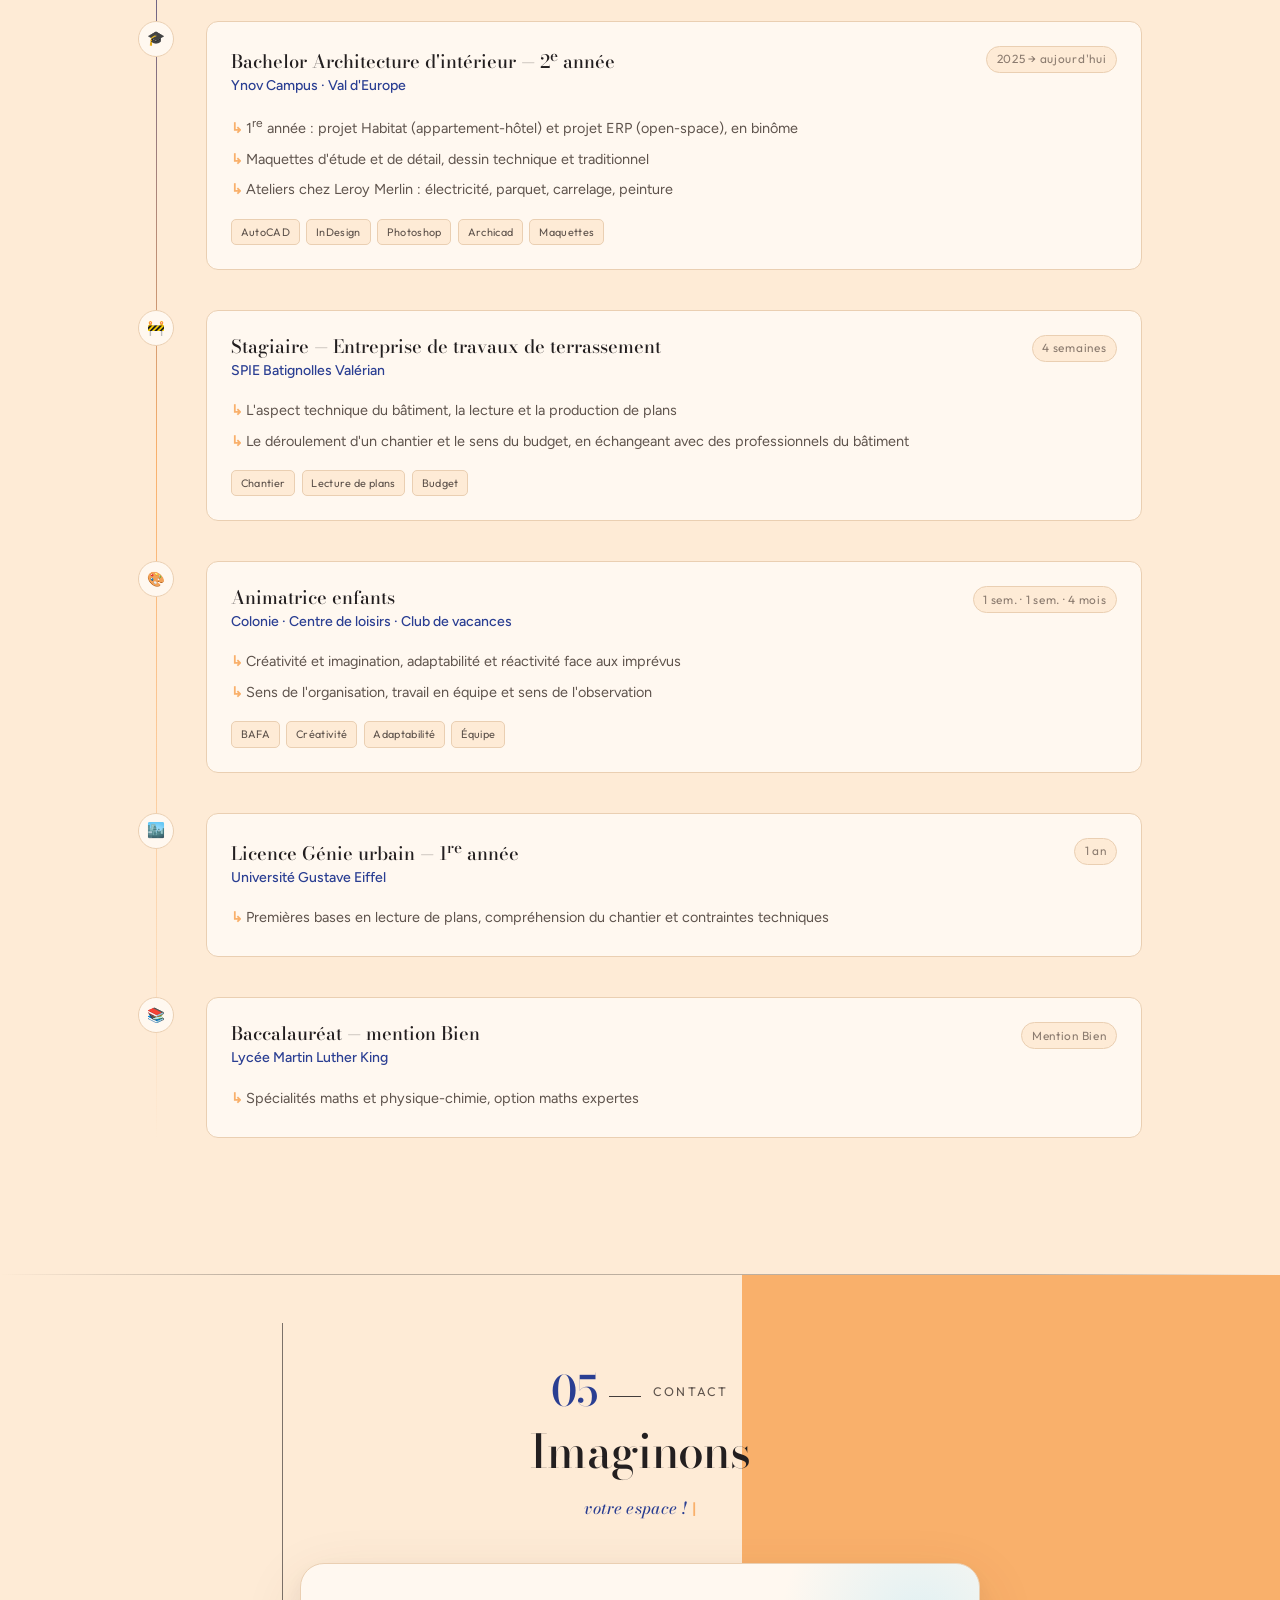
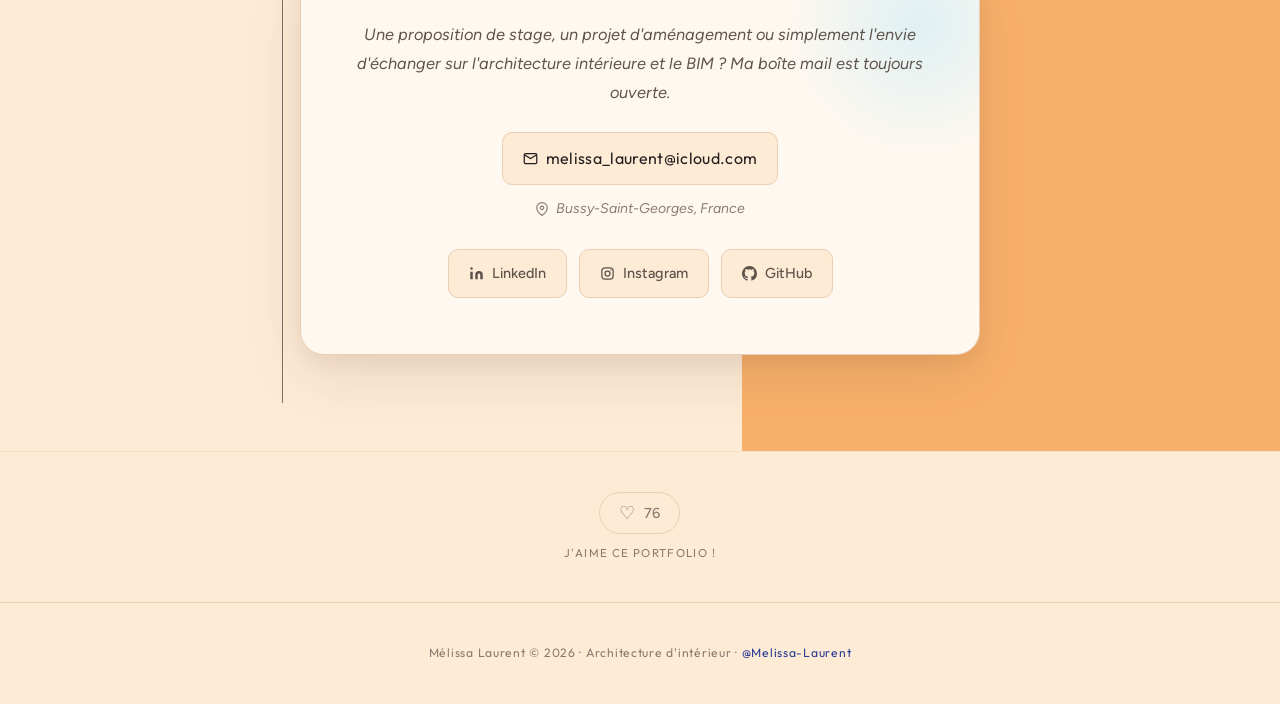
==== commit 94e0d7b3: "add some news pictures to ERP project" ====
--- a/index.html
+++ b/index.html
@@ -430,6 +430,12 @@
             <li><a href="assets/projets/erp-maquette-paravent-2.jpg" data-en="Concept model of the screen (side view)" data-fr="Maquette concept du paravent (vue de côté)">Maquette concept du paravent (vue de côté)</a></li>
             <li><a href="assets/projets/erp-maquette-plafond-1.jpg" data-en="Concept model of the draped ceiling" data-fr="Maquette concept du plafond en voile">Maquette concept du plafond en voile</a></li>
             <li><a href="assets/projets/erp-maquette-plafond-2.jpg" data-en="Concept model of the draped ceiling (detail)" data-fr="Maquette concept du plafond en voile (détail)">Maquette concept du plafond en voile (détail)</a></li>
+            <li><a href="assets/projets/erp-maquette-mur-colibri.jpg" data-en="Hummingbird wall model" data-fr="Maquette du mur colibri">Maquette du mur colibri</a></li>
+            <li><a href="assets/projets/erp-plan-texture.jpg" data-en="Textured plan" data-fr="Plan texturé">Plan texturé</a></li>
+            <li><a href="assets/projets/erp-perspective-salle-reunion-texturee.jpg" data-en="Textured meeting-room perspective" data-fr="Perspective salle de réunion texturée">Perspective salle de réunion texturée</a></li>
+            <li><a href="assets/projets/erp-coupe-dd-texturee.jpg" data-en="Textured section DD" data-fr="Coupe DD texturée">Coupe DD texturée</a></li>
+            <li><a href="assets/projets/erp-coupe-aa-texturee.jpg" data-en="Textured section AA" data-fr="Coupe AA texturée">Coupe AA texturée</a></li>
+            <li><a href="assets/projets/erp-titre-a-definir.jpg" data-en="Additional plate" data-fr="Planche supplémentaire">Planche supplémentaire</a></li>
           </ul>
         </div>
 
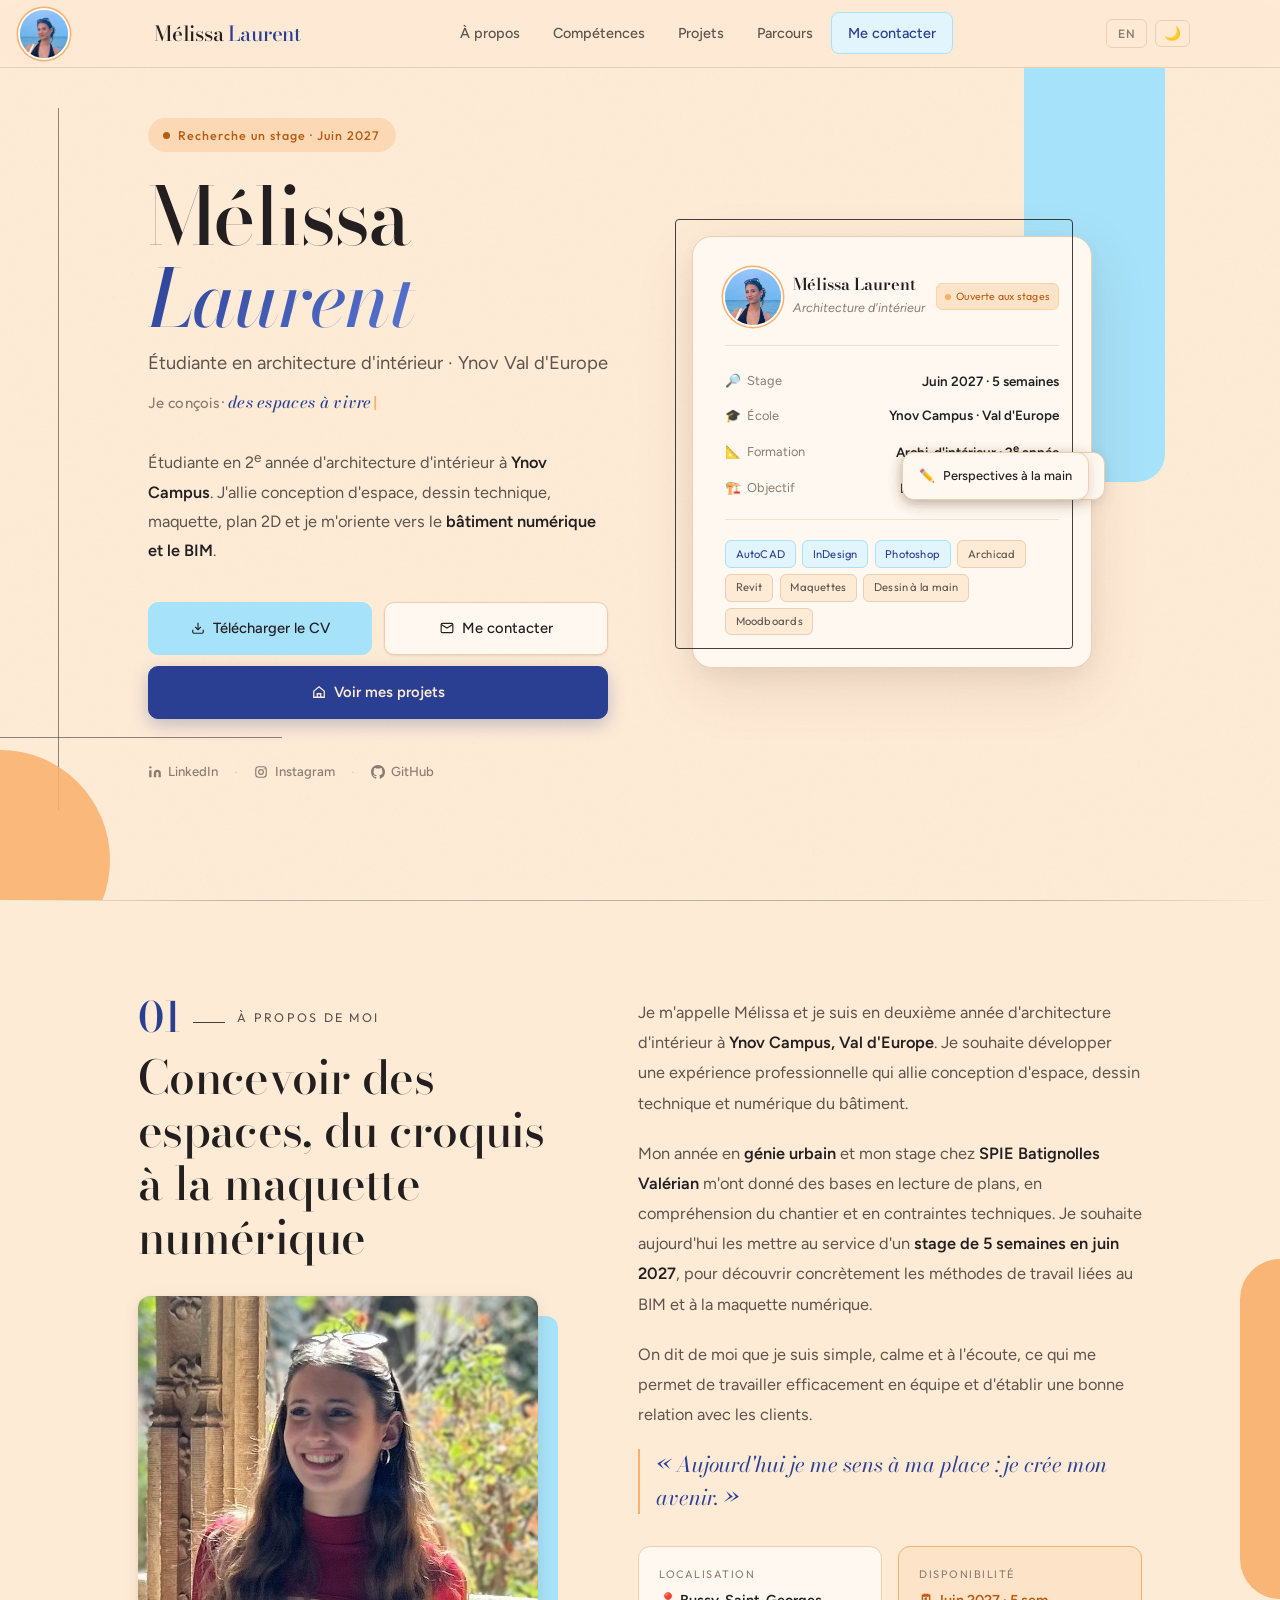
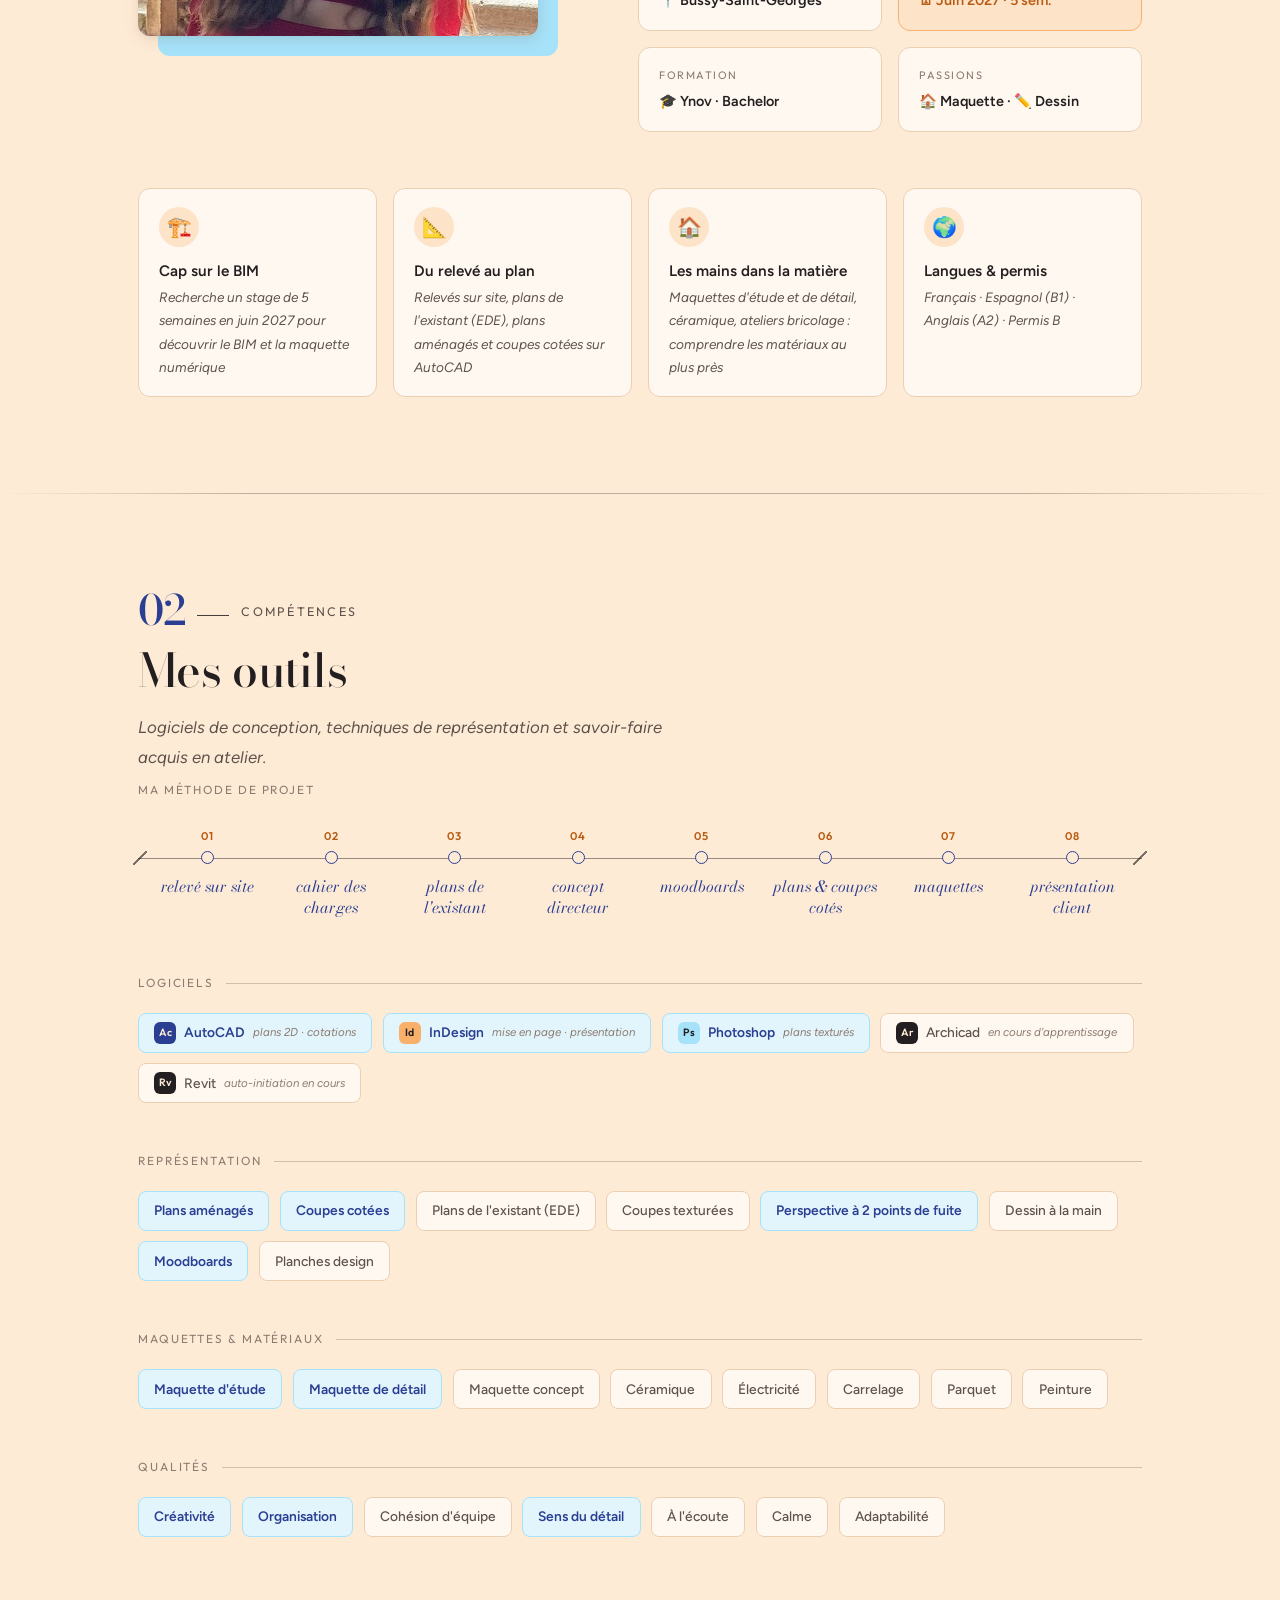
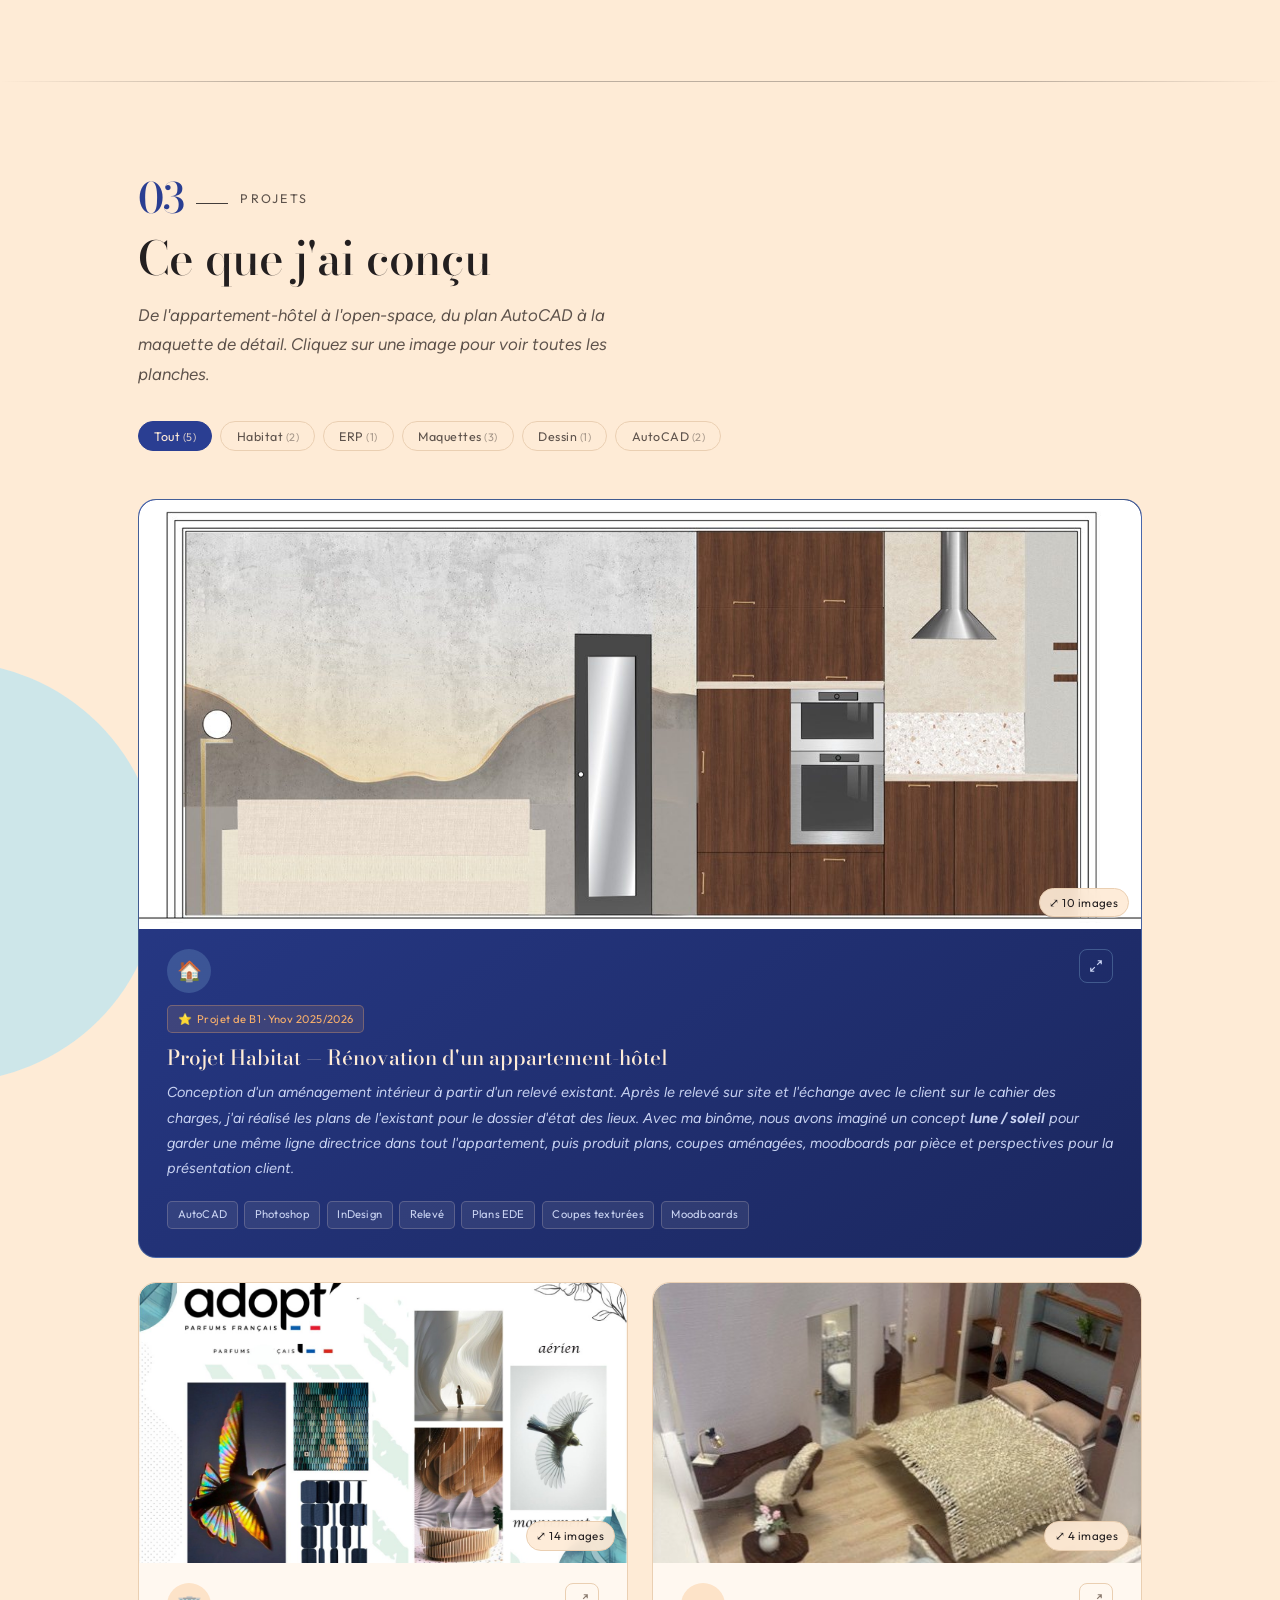
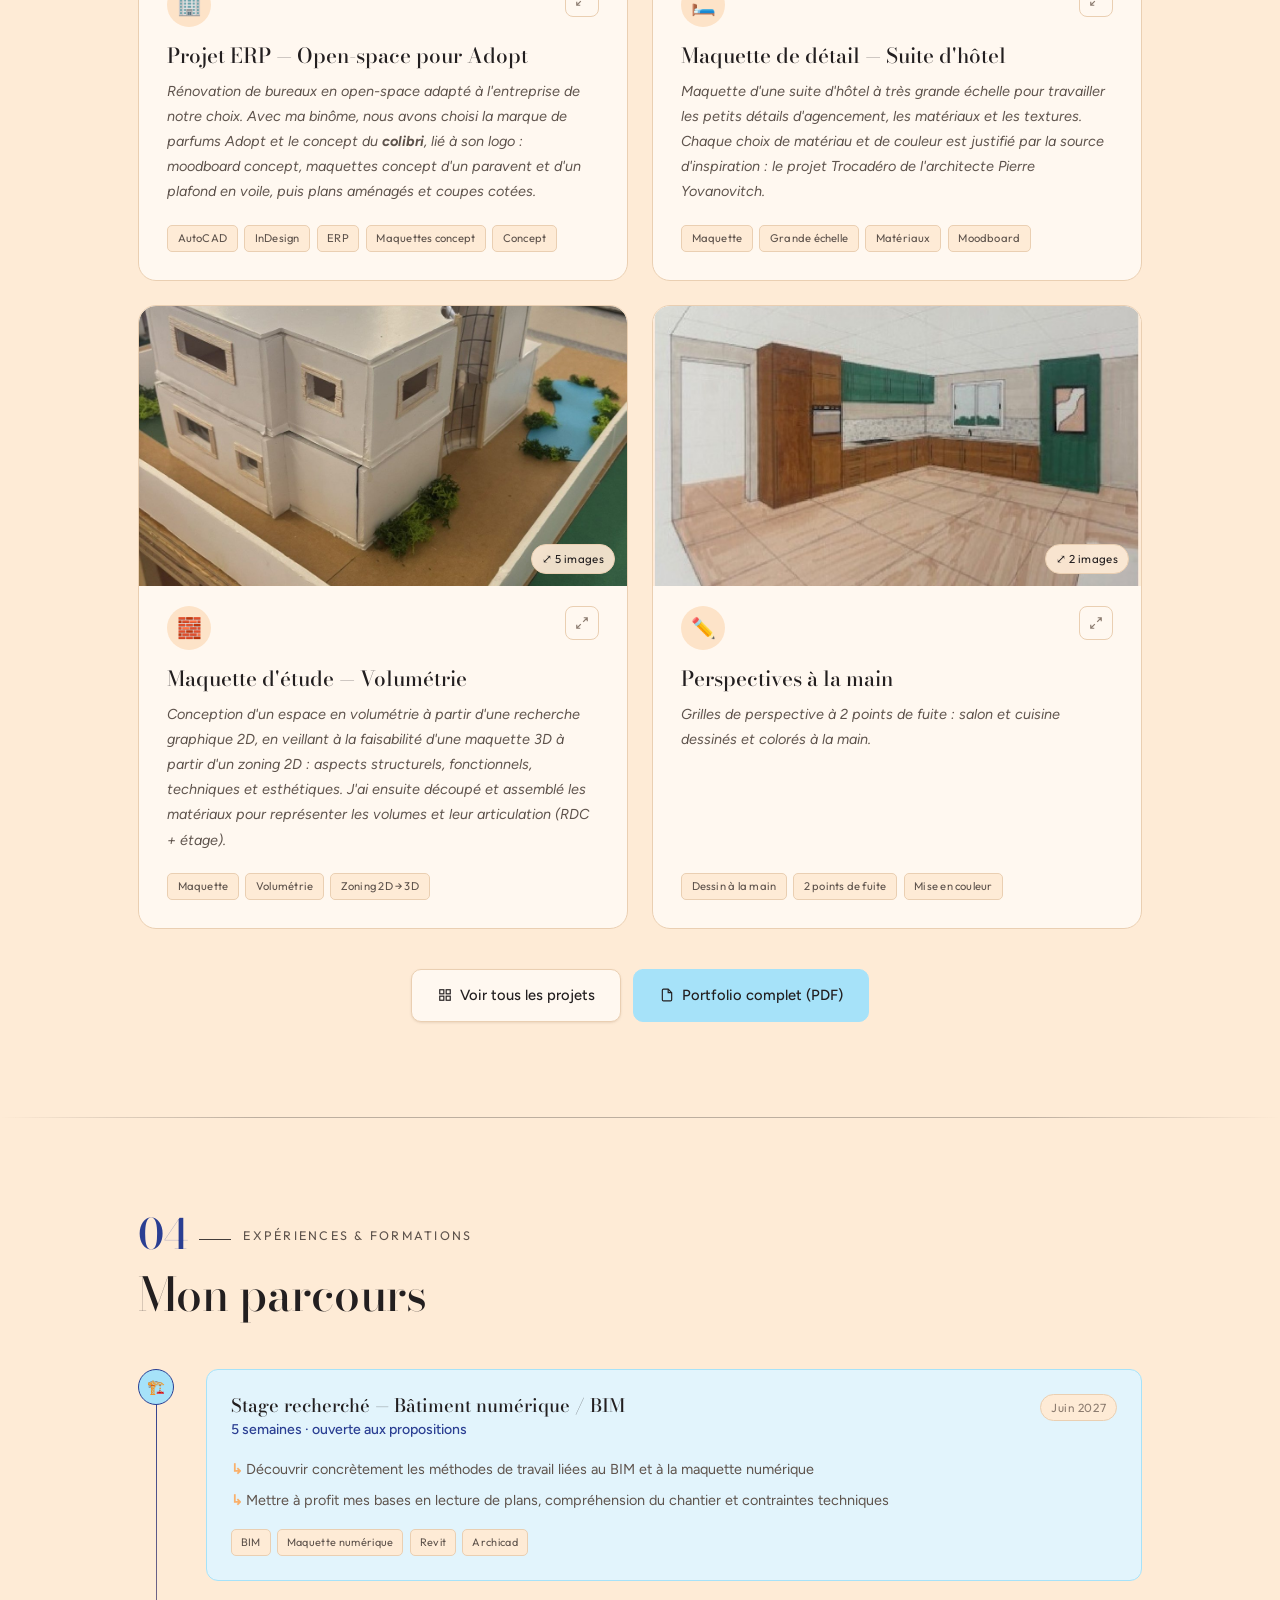
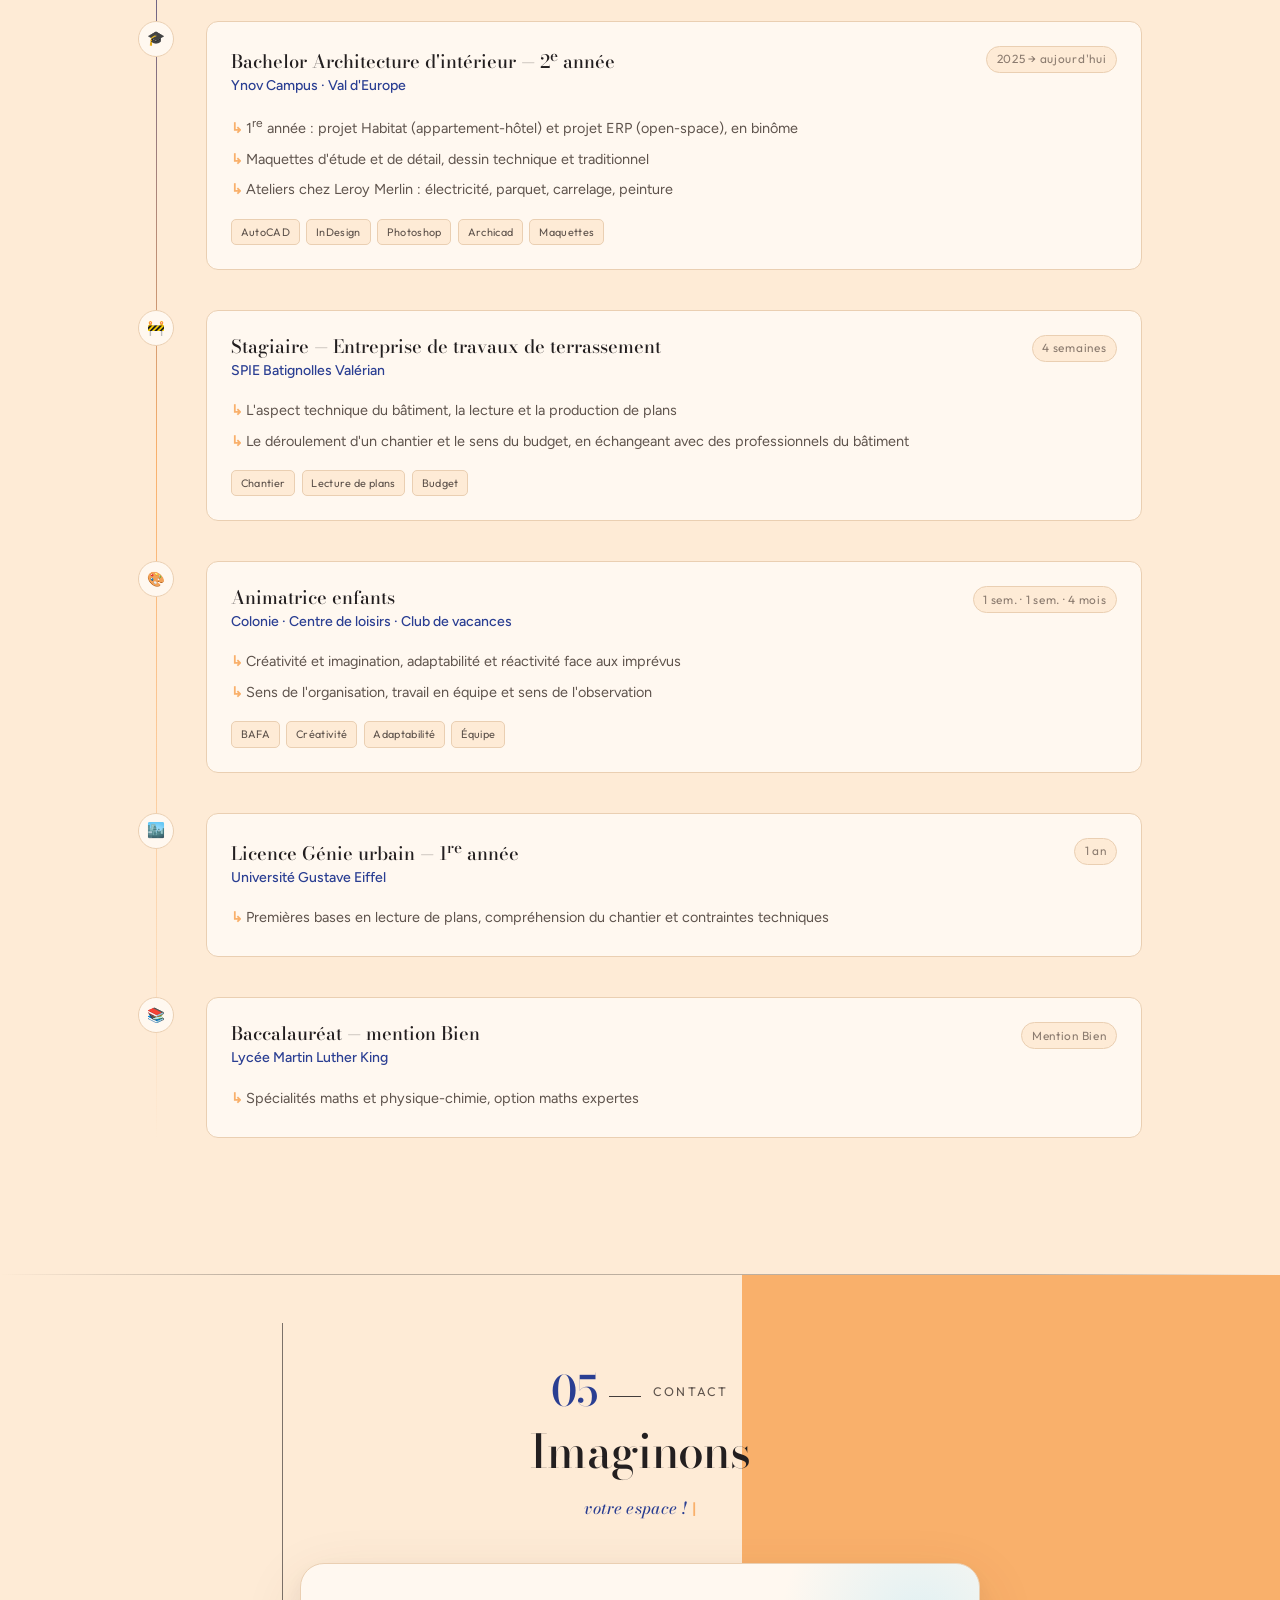
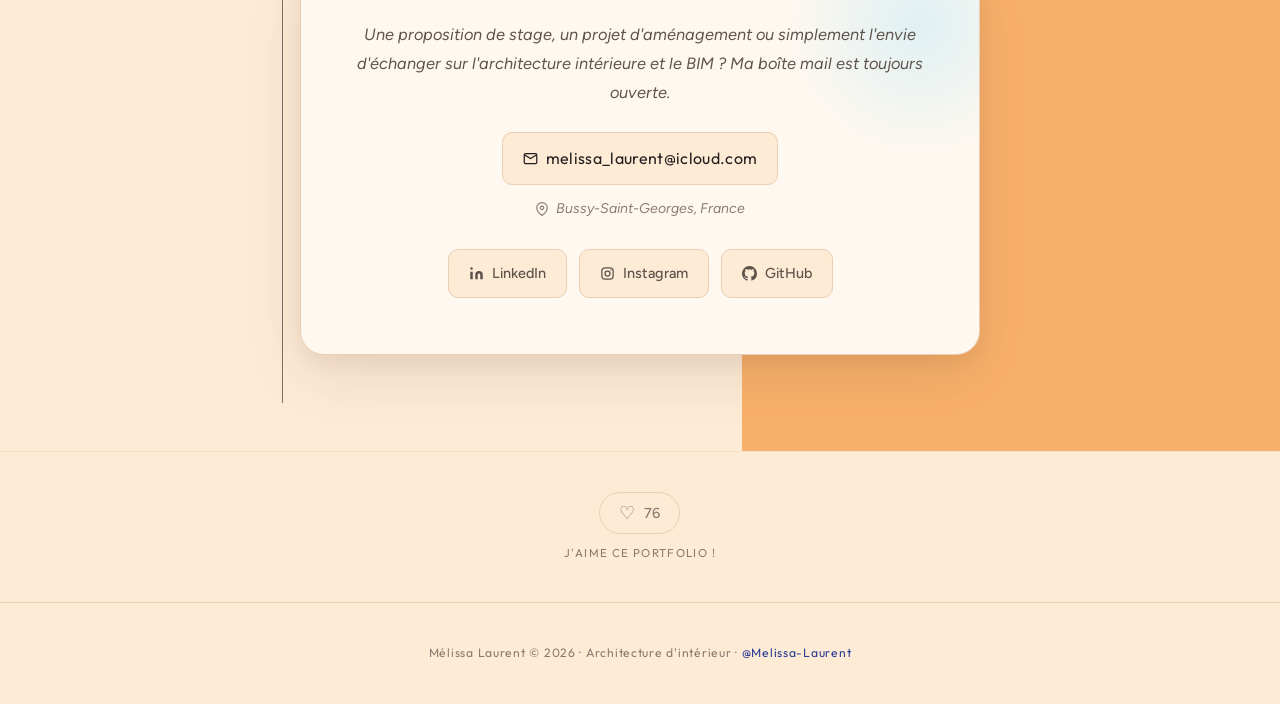
==== commit d9e31f0e: "edit title of last picture" ====
--- a/index.html
+++ b/index.html
@@ -435,7 +435,7 @@
             <li><a href="assets/projets/erp-perspective-salle-reunion-texturee.jpg" data-en="Textured meeting-room perspective" data-fr="Perspective salle de réunion texturée">Perspective salle de réunion texturée</a></li>
             <li><a href="assets/projets/erp-coupe-dd-texturee.jpg" data-en="Textured section DD" data-fr="Coupe DD texturée">Coupe DD texturée</a></li>
             <li><a href="assets/projets/erp-coupe-aa-texturee.jpg" data-en="Textured section AA" data-fr="Coupe AA texturée">Coupe AA texturée</a></li>
-            <li><a href="assets/projets/erp-titre-a-definir.jpg" data-en="Additional plate" data-fr="Planche supplémentaire">Planche supplémentaire</a></li>
+            <li><a href="assets/projets/erp-perspective-couloir.jpg" data-en="Corridor perspective" data-fr="Perspective Couloir">Perspective Couloir</a></li>
           </ul>
         </div>
 
